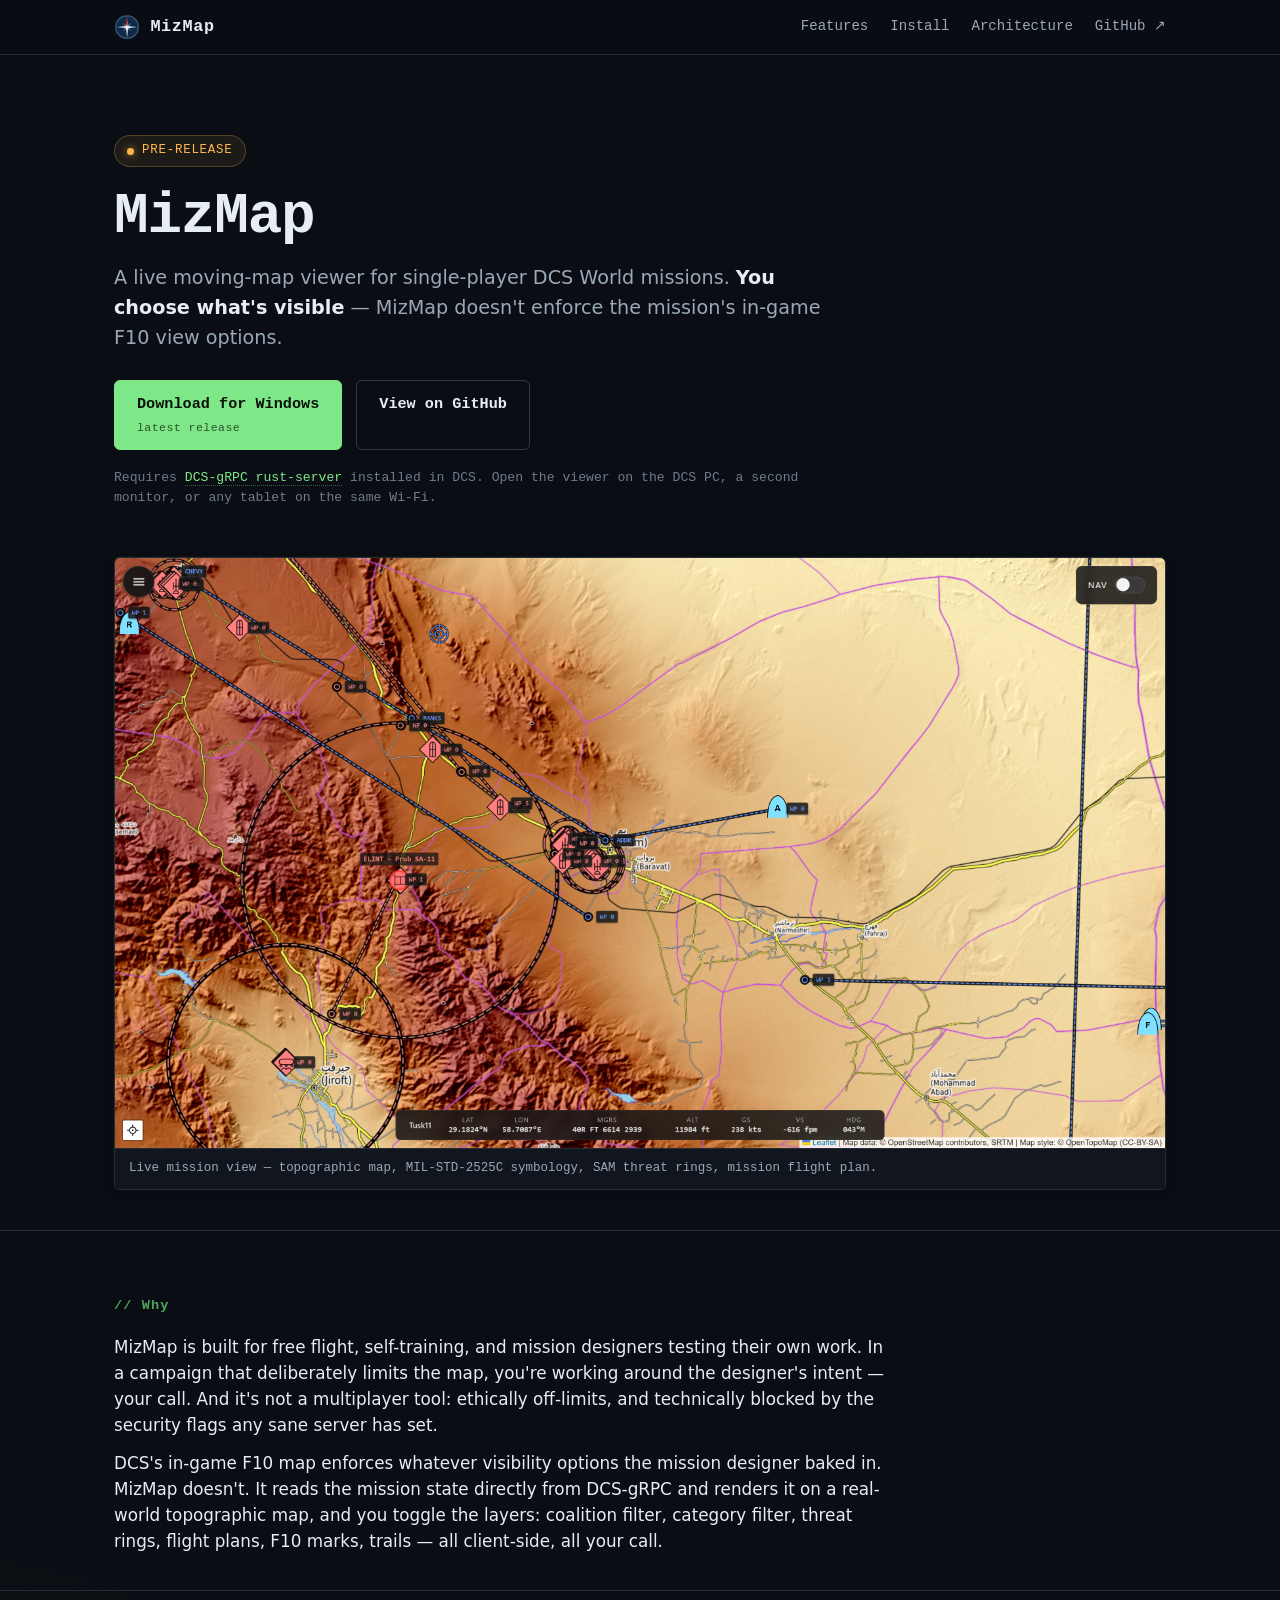
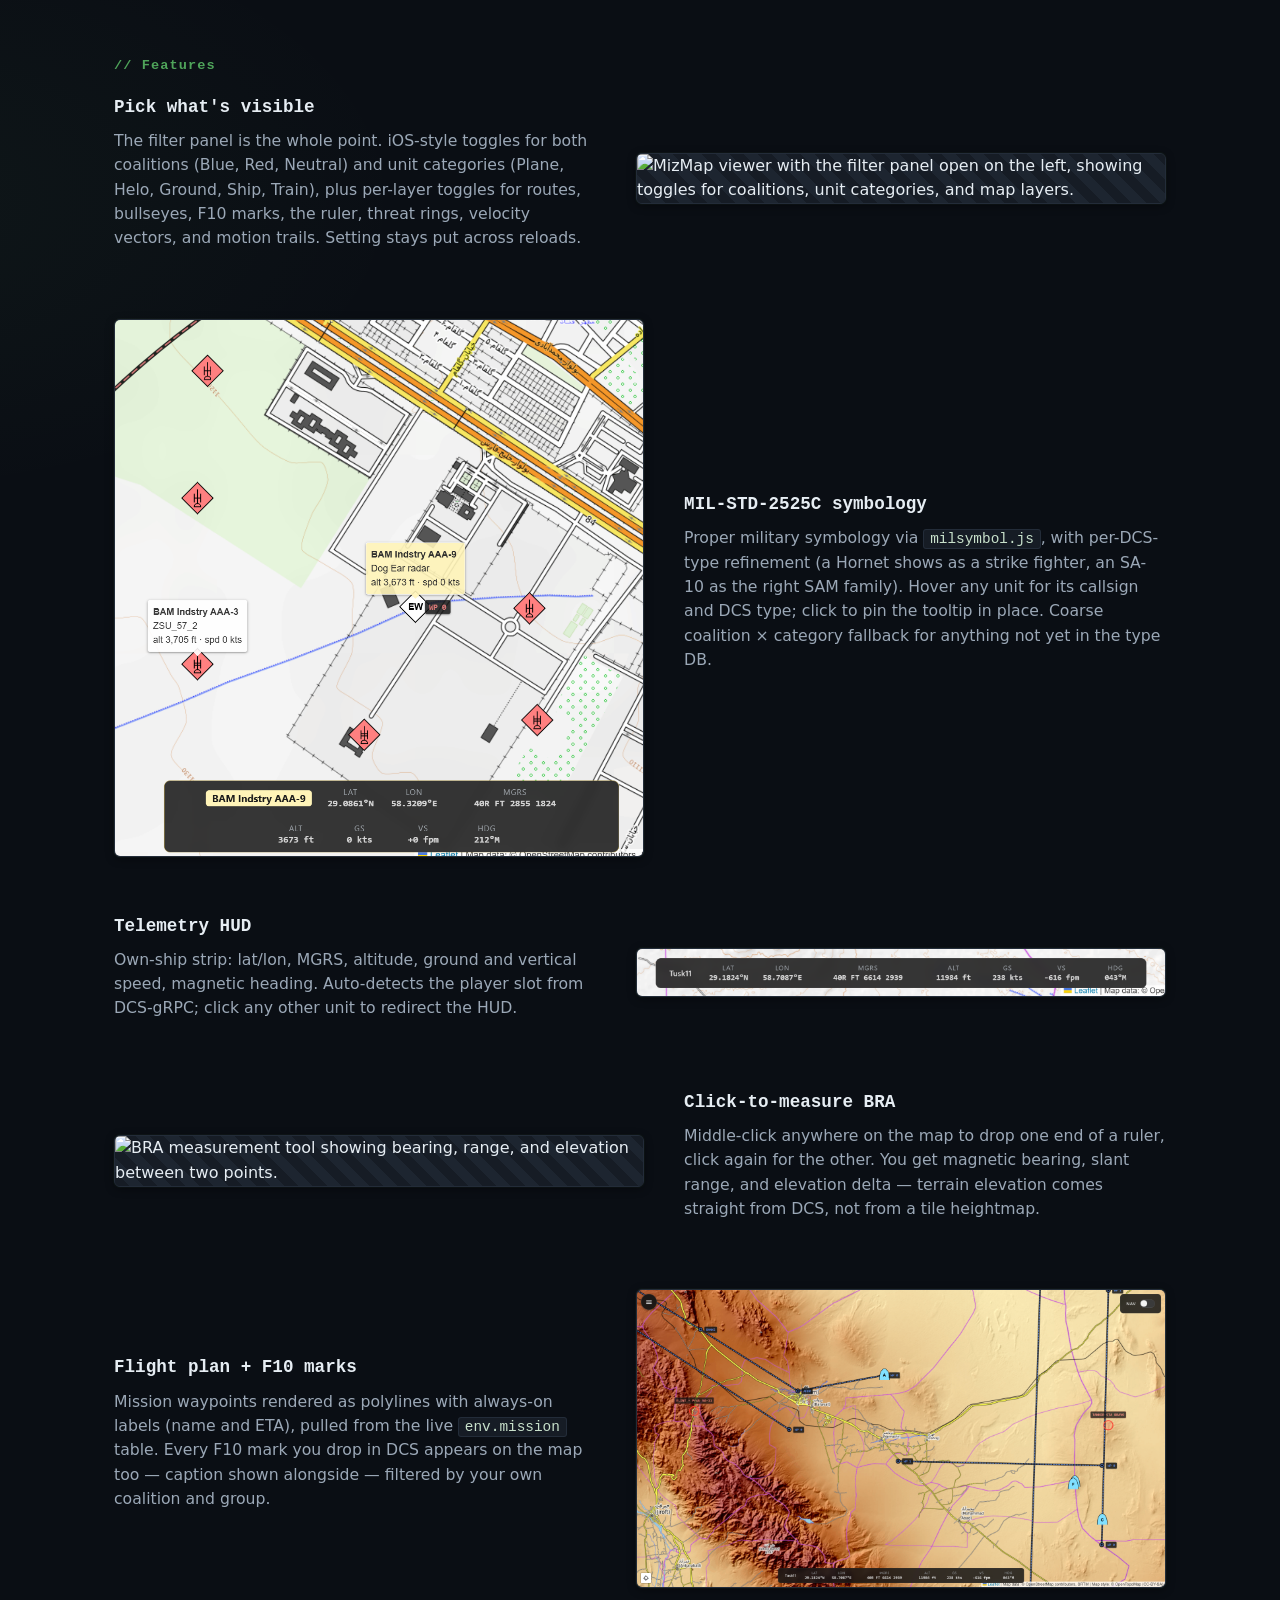
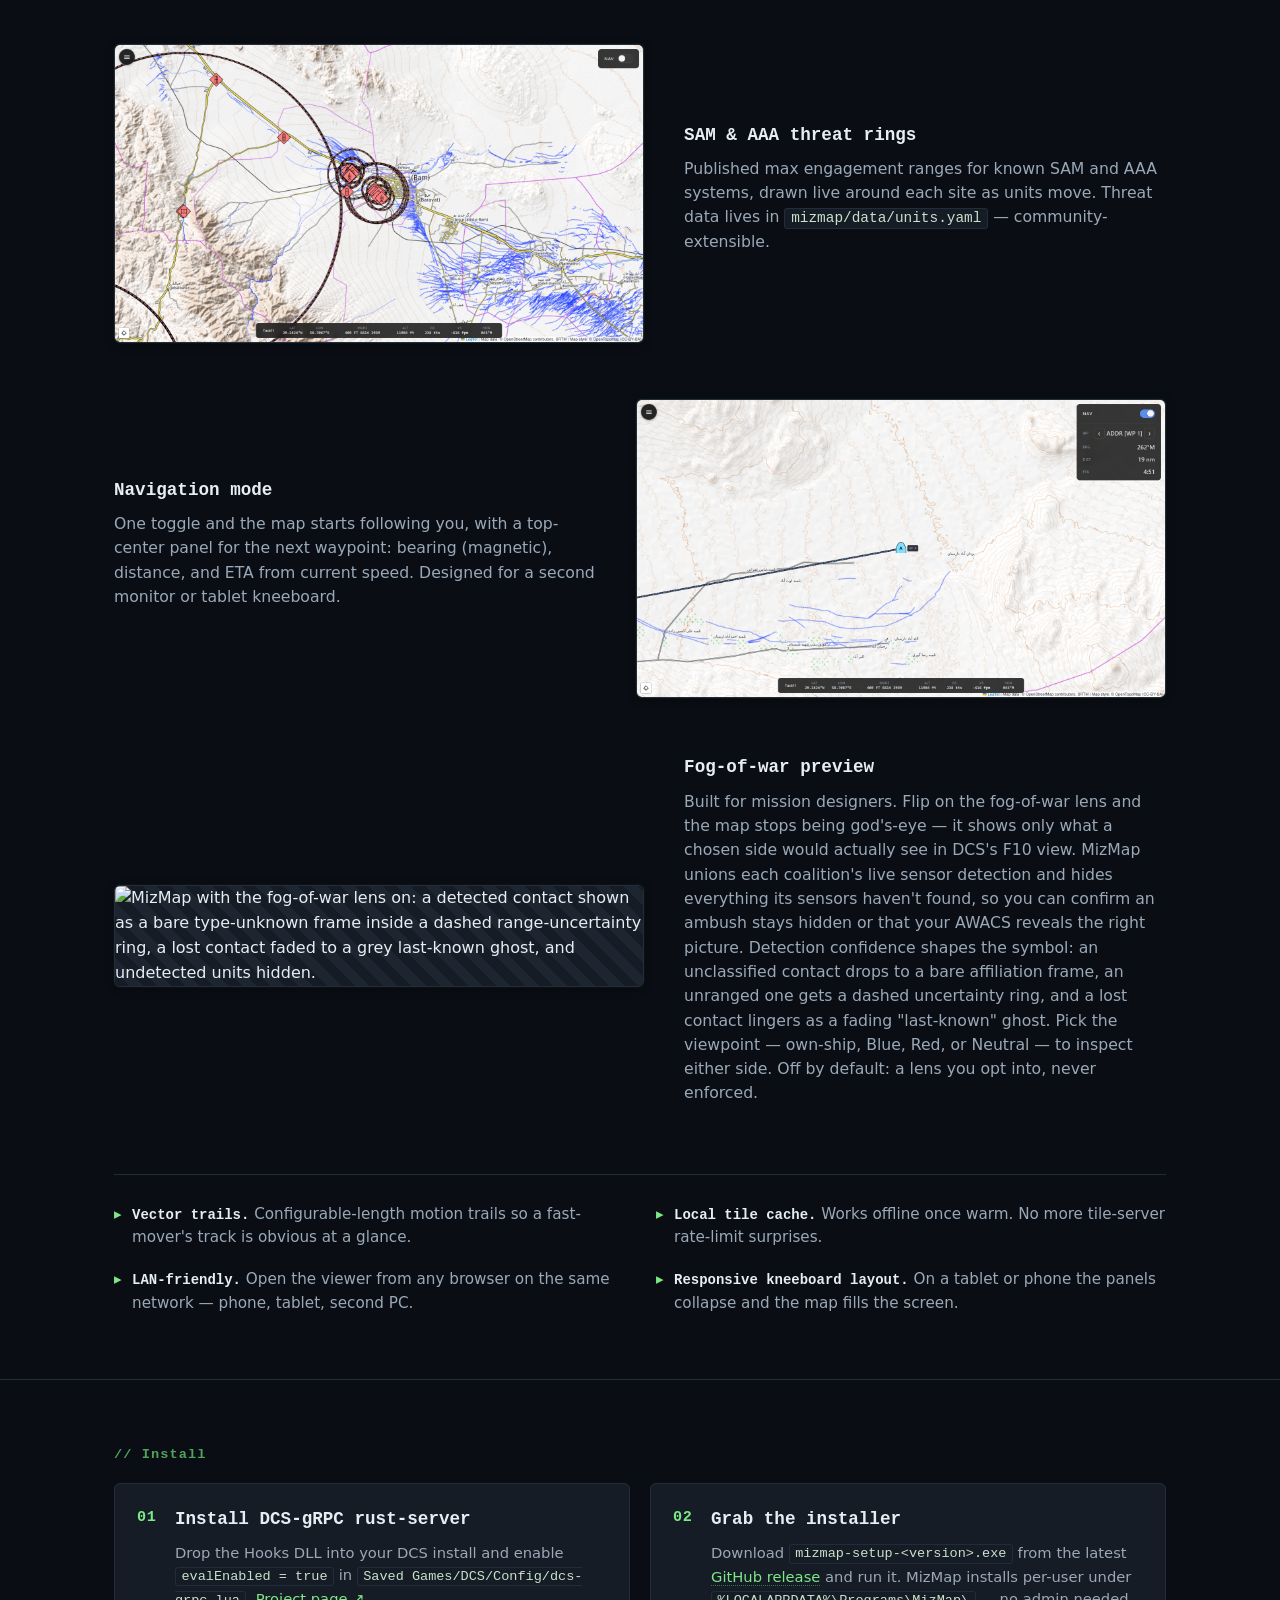
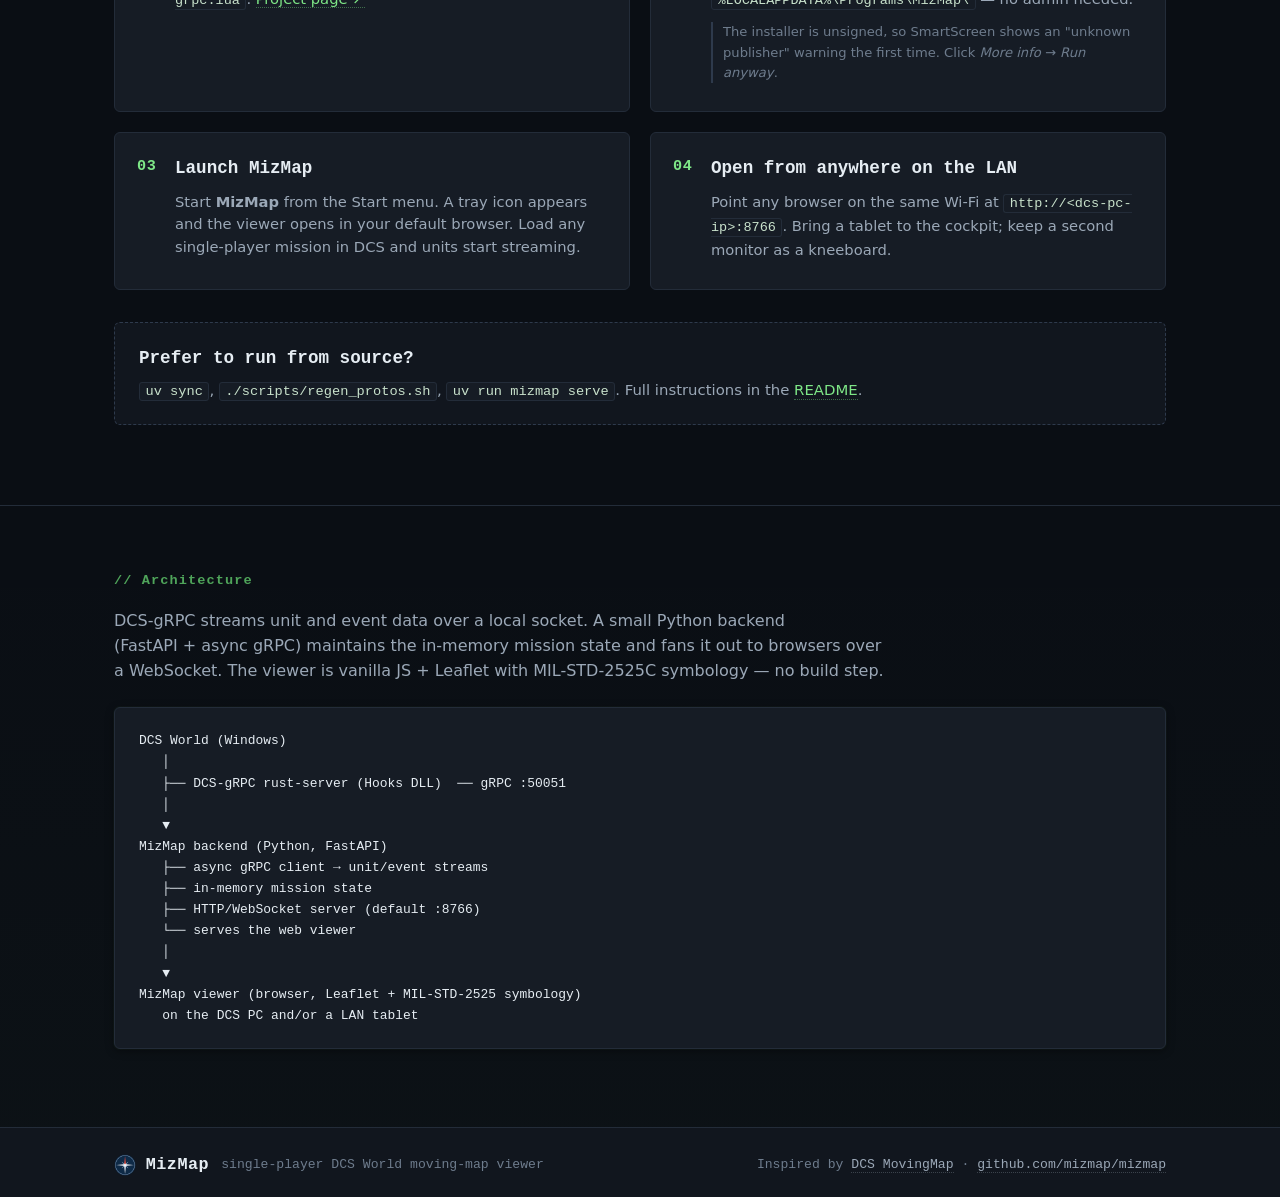
==== docs/index.html @ 6fca66db "Add fog-of-war section + screenshot to the landing page New "Fog-of-war preview" feature block in do" ====
<!doctype html>
<html lang="en">
<head>
  <meta charset="utf-8" />
  <meta name="viewport" content="width=device-width,initial-scale=1" />
  <title>MizMap — live moving map for DCS World</title>
  <meta name="description" content="A live moving-map viewer for single-player DCS World missions. You choose what's visible." />

  <meta property="og:title" content="MizMap — live moving map for DCS World" />
  <meta property="og:description" content="A live moving-map viewer for single-player DCS World missions. You choose what's visible." />
  <meta property="og:type" content="website" />
  <meta property="og:url" content="https://mizmap.github.io/mizmap/" />
  <meta name="twitter:card" content="summary_large_image" />

  <link rel="icon" href="favicon.ico" sizes="any" />
  <link rel="icon" type="image/png" href="assets/mizmap-icon.png" />
  <link rel="apple-touch-icon" href="assets/mizmap-icon.png" />
  <link rel="preconnect" href="https://api.github.com" />
  <link rel="stylesheet" href="styles.css" />
</head>
<body>
  <header class="site">
    <div class="container row">
      <a class="brand" href="#top">
        <img class="brand-glyph" src="assets/mizmap-icon.png" alt="" width="28" height="28" />
        <span class="brand-text">MizMap</span>
      </a>
      <nav class="nav">
        <a href="#features">Features</a>
        <a href="#quickstart">Install</a>
        <a href="#architecture">Architecture</a>
        <a href="https://github.com/mizmap/mizmap" target="_blank" rel="noopener">GitHub ↗</a>
      </nav>
    </div>
  </header>

  <main id="top">
    <!-- HERO ──────────────────────────────────────────────────────── -->
    <section class="hero">
      <div class="container">
        <div class="status-chip">
          <span class="dot"></span> Pre-release
        </div>
        <h1>MizMap</h1>
        <p class="lede">
          A live moving-map viewer for single-player DCS World missions.
          <strong>You choose what's visible</strong> — MizMap doesn't enforce the
          mission's in-game F10 view options.
        </p>
        <div class="cta-row">
          <a id="download-btn" class="btn btn-primary" href="https://github.com/mizmap/mizmap/releases/latest">
            <span class="btn-label">Download for Windows</span>
            <span id="download-version" class="btn-sub">latest release</span>
          </a>
          <a class="btn btn-ghost" href="https://github.com/mizmap/mizmap" target="_blank" rel="noopener">
            View on GitHub
          </a>
        </div>
        <p class="hero-note">
          Requires <a href="https://github.com/DCS-gRPC/rust-server" target="_blank" rel="noopener">DCS-gRPC rust-server</a>
          installed in DCS. Open the viewer on the DCS PC, a second monitor, or any tablet on the same Wi-Fi.
        </p>
      </div>

      <div class="container hero-shot">
        <figure class="shot shot-hero">
          <img src="assets/hero.png" alt="MizMap viewer showing a topographic map with NATO and Warsaw Pact unit symbols, threat rings, and a flight plan overlay." />
          <figcaption>Live mission view — topographic map, MIL-STD-2525C symbology, SAM threat rings, mission flight plan.</figcaption>
        </figure>
      </div>
    </section>

    <!-- WHY ──────────────────────────────────────────────────────── -->
    <section class="why">
      <div class="container">
        <h2 class="eyebrow">// Why</h2>
        <p class="why-body">
          MizMap is built for free flight, self-training, and mission designers testing their own work.
          In a campaign that deliberately limits the map, you're working around the designer's
          intent — your call. And it's not a multiplayer tool: ethically off-limits, and technically
          blocked by the security flags any sane server has set.
        </p>
        <p class="why-body">
          DCS's in-game F10 map enforces whatever visibility options the mission designer baked in.
          MizMap doesn't. It reads the mission state directly from DCS-gRPC and renders it on a
          real-world topographic map, and you toggle the layers: coalition filter, category filter,
          threat rings, flight plans, F10 marks, trails — all client-side, all your call.
        </p>
      </div>
    </section>

    <!-- FEATURES ────────────────────────────────────────────────── -->
    <section id="features" class="features">
      <div class="container">
        <h2 class="eyebrow">// Features</h2>

        <div class="feature">
          <div class="feature-text">
            <h3>Pick what's visible</h3>
            <p>
              The filter panel is the whole point. iOS-style toggles for both
              coalitions (Blue, Red, Neutral) and unit categories (Plane,
              Helo, Ground, Ship, Train), plus per-layer toggles for routes,
              bullseyes, F10 marks, the ruler, threat rings, velocity vectors,
              and motion trails. Setting stays put across reloads.
            </p>
          </div>
          <figure class="shot">
            <img src="assets/filters.png" alt="MizMap viewer with the filter panel open on the left, showing toggles for coalitions, unit categories, and map layers." />
          </figure>
        </div>

        <div class="feature alt">
          <div class="feature-text">
            <h3>MIL-STD-2525C symbology</h3>
            <p>
              Proper military symbology via <code>milsymbol.js</code>, with per-DCS-type refinement
              (a Hornet shows as a strike fighter, an SA-10 as the right SAM family). Hover any unit
              for its callsign and DCS type; click to pin the tooltip in place. Coarse coalition
              ×&nbsp;category fallback for anything not yet in the type DB.
            </p>
          </div>
          <figure class="shot">
            <img src="assets/symbols.png" alt="Close-up of military unit symbols with coalition colors and SIDC labels." />
          </figure>
        </div>

        <div class="feature">
          <div class="feature-text">
            <h3>Telemetry HUD</h3>
            <p>
              Own-ship strip: lat/lon, MGRS, altitude, ground and vertical speed, magnetic heading.
              Auto-detects the player slot from DCS-gRPC; click any other unit to redirect the HUD.
            </p>
          </div>
          <figure class="shot">
            <img src="assets/hud.png" alt="Telemetry HUD showing heading, speed, altitude, and vertical speed." />
          </figure>
        </div>

        <div class="feature alt">
          <div class="feature-text">
            <h3>Click-to-measure BRA</h3>
            <p>
              Middle-click anywhere on the map to drop one end of a ruler, click again for the other.
              You get magnetic bearing, slant range, and elevation delta — terrain elevation comes
              straight from DCS, not from a tile heightmap.
            </p>
          </div>
          <figure class="shot">
            <img src="assets/bra.png" alt="BRA measurement tool showing bearing, range, and elevation between two points." />
          </figure>
        </div>

        <div class="feature">
          <div class="feature-text">
            <h3>Flight plan + F10 marks</h3>
            <p>
              Mission waypoints rendered as polylines with always-on labels (name and ETA), pulled
              from the live <code>env.mission</code> table. Every F10 mark you drop in DCS appears
              on the map too — caption shown alongside — filtered by your own coalition and group.
            </p>
          </div>
          <figure class="shot">
            <img src="assets/routes.png" alt="Flight plan polyline overlay with waypoint labels and F10 map marks." />
          </figure>
        </div>

        <div class="feature alt">
          <div class="feature-text">
            <h3>SAM &amp; AAA threat rings</h3>
            <p>
              Published max engagement ranges for known SAM and AAA systems, drawn live around each
              site as units move. Threat data lives in
              <a href="https://github.com/mizmap/mizmap/blob/master/mizmap/data/units.yaml" target="_blank" rel="noopener"><code>mizmap/data/units.yaml</code></a>
              — community-extensible.
            </p>
          </div>
          <figure class="shot">
            <img src="assets/threats.png" alt="SAM threat rings drawn around ground-based air defense units on the map." />
          </figure>
        </div>

        <div class="feature">
          <div class="feature-text">
            <h3>Navigation mode</h3>
            <p>
              One toggle and the map starts following you, with a top-center panel for the next
              waypoint: bearing (magnetic), distance, and ETA from current speed. Designed for a
              second monitor or tablet kneeboard.
            </p>
          </div>
          <figure class="shot">
            <img src="assets/nav.png" alt="Navigation mode panel showing the next waypoint, magnetic bearing, distance, and ETA." />
          </figure>
        </div>

        <div class="feature alt">
          <div class="feature-text">
            <h3>Fog-of-war preview</h3>
            <p>
              Built for mission designers. Flip on the fog-of-war lens and the map stops being
              god's-eye — it shows only what a chosen side would actually see in DCS's F10 view.
              MizMap unions each coalition's live sensor detection and hides everything its sensors
              haven't found, so you can confirm an ambush stays hidden or that your AWACS reveals
              the right picture. Detection confidence shapes the symbol: an unclassified contact
              drops to a bare affiliation frame, an unranged one gets a dashed uncertainty ring, and
              a lost contact lingers as a fading "last-known" ghost. Pick the viewpoint — own-ship,
              Blue, Red, or Neutral — to inspect either side. Off by default: a lens you opt into,
              never enforced.
            </p>
          </div>
          <figure class="shot">
            <img src="assets/fog.png" alt="MizMap with the fog-of-war lens on: a detected contact shown as a bare type-unknown frame inside a dashed range-uncertainty ring, a lost contact faded to a grey last-known ghost, and undetected units hidden." />
          </figure>
        </div>

        <ul class="feature-bullets">
          <li><strong>Vector trails.</strong> Configurable-length motion trails so a fast-mover's track is obvious at a glance.</li>
          <li><strong>Local tile cache.</strong> Works offline once warm. No more tile-server rate-limit surprises.</li>
          <li><strong>LAN-friendly.</strong> Open the viewer from any browser on the same network — phone, tablet, second PC.</li>
          <li><strong>Responsive kneeboard layout.</strong> On a tablet or phone the panels collapse and the map fills the screen.</li>
        </ul>
      </div>
    </section>

    <!-- QUICKSTART ──────────────────────────────────────────────── -->
    <section id="quickstart" class="quickstart">
      <div class="container">
        <h2 class="eyebrow">// Install</h2>
        <ol class="steps">
          <li>
            <h3>Install DCS-gRPC rust-server</h3>
            <p>
              Drop the Hooks DLL into your DCS install and enable
              <code>evalEnabled = true</code> in
              <code>Saved Games/DCS/Config/dcs-grpc.lua</code>.
              <a href="https://github.com/DCS-gRPC/rust-server" target="_blank" rel="noopener">Project page&nbsp;↗</a>
            </p>
          </li>
          <li>
            <h3>Grab the installer</h3>
            <p>
              Download <code>mizmap-setup-&lt;version&gt;.exe</code> from the latest
              <a href="https://github.com/mizmap/mizmap/releases/latest" target="_blank" rel="noopener">GitHub release</a>
              and run it. MizMap installs per-user under
              <code>%LOCALAPPDATA%\Programs\MizMap\</code> — no admin needed.
            </p>
            <p class="note">
              The installer is unsigned, so SmartScreen shows an
              "unknown publisher" warning the first time. Click
              <em>More info</em> → <em>Run anyway</em>.
            </p>
          </li>
          <li>
            <h3>Launch MizMap</h3>
            <p>
              Start <strong>MizMap</strong> from the Start menu. A tray icon appears
              and the viewer opens in your default browser. Load any single-player
              mission in DCS and units start streaming.
            </p>
          </li>
          <li>
            <h3>Open from anywhere on the LAN</h3>
            <p>
              Point any browser on the same Wi-Fi at
              <code>http://&lt;dcs-pc-ip&gt;:8766</code>. Bring a tablet to the
              cockpit; keep a second monitor as a kneeboard.
            </p>
          </li>
        </ol>

        <div class="from-source">
          <h3>Prefer to run from source?</h3>
          <p>
            <code>uv sync</code>, <code>./scripts/regen_protos.sh</code>,
            <code>uv run mizmap serve</code>. Full instructions in the
            <a href="https://github.com/mizmap/mizmap#readme" target="_blank" rel="noopener">README</a>.
          </p>
        </div>
      </div>
    </section>

    <!-- ARCHITECTURE ────────────────────────────────────────────── -->
    <section id="architecture" class="architecture">
      <div class="container">
        <h2 class="eyebrow">// Architecture</h2>
        <p class="arch-body">
          DCS-gRPC streams unit and event data over a local socket. A small Python backend
          (FastAPI&nbsp;+&nbsp;async&nbsp;gRPC) maintains the in-memory mission state and fans it
          out to browsers over a WebSocket. The viewer is vanilla JS&nbsp;+&nbsp;Leaflet with
          MIL-STD-2525C symbology — no build step.
        </p>
<pre class="arch-diagram"><code>DCS World (Windows)
   │
   ├── DCS-gRPC rust-server (Hooks DLL)  ── gRPC :50051
   │
   ▼
MizMap backend (Python, FastAPI)
   ├── async gRPC client → unit/event streams
   ├── in-memory mission state
   ├── HTTP/WebSocket server (default :8766)
   └── serves the web viewer
   │
   ▼
MizMap viewer (browser, Leaflet + MIL-STD-2525 symbology)
   on the DCS PC and/or a LAN tablet</code></pre>
      </div>
    </section>
  </main>

  <footer class="site-footer">
    <div class="container row">
      <div class="footer-left">
        <span class="brand">
          <img class="brand-glyph" src="assets/mizmap-icon.png" alt="" width="20" height="20" />
          <span class="brand-text">MizMap</span>
        </span>
        <span class="muted">single-player DCS World moving-map viewer</span>
      </div>
      <div class="footer-right muted">
        Inspired by <a href="https://movingmap.bergison.com" target="_blank" rel="noopener">DCS&nbsp;MovingMap</a>
        · <a href="https://github.com/mizmap/mizmap" target="_blank" rel="noopener">github.com/mizmap/mizmap</a>
      </div>
    </div>
  </footer>

  <script src="main.js" defer></script>
</body>
</html>
---- docs/styles.css ----
/* ─────────────────────────────────────────────────────────────────
   MizMap landing page — technical & minimal
   Dark theme, HUD-green accent, mono for chrome, system-ui for prose.
   ──────────────────────────────────────────────────────────────── */

:root {
  --bg:        #0a0e14;
  --bg-soft:   #11161e;
  --surface:   #161c25;
  --surface-2: #1d2530;
  --border:    #232c39;
  --border-bright: #2e3a4c;
  --text:      #e6edf3;
  --text-dim:  #9ba8b7;
  --muted:     #6e7c8d;

  --accent:    #7ee787;   /* HUD phosphor green */
  --accent-dim: #4fa45a;
  --accent-warn: #ffb84d; /* amber, for status chip */

  --mono: ui-monospace, "SF Mono", "Cascadia Mono", "Cascadia Code",
          "JetBrains Mono", "Roboto Mono", Menlo, Consolas, monospace;
  --sans: ui-sans-serif, system-ui, -apple-system, "Segoe UI", Roboto,
          "Helvetica Neue", Arial, sans-serif;

  --max:    1100px;
  --radius: 6px;
  --shadow: 0 2px 8px rgba(0, 0, 0, 0.4),
            0 0 0 1px rgba(126, 231, 135, 0.04);
}

* { box-sizing: border-box; }
html, body { margin: 0; padding: 0; }

html {
  background: var(--bg);
  color: var(--text);
  font-family: var(--sans);
  font-size: 16px;
  line-height: 1.55;
  -webkit-font-smoothing: antialiased;
  scroll-behavior: smooth;
}

body {
  min-height: 100vh;
  background:
    radial-gradient(1200px 600px at 80% -10%, rgba(126,231,135,0.06), transparent 60%),
    radial-gradient(900px 500px at -10% 30%, rgba(126,231,135,0.04), transparent 60%),
    var(--bg);
}

a {
  color: var(--accent);
  text-decoration: none;
  border-bottom: 1px dotted rgba(126, 231, 135, 0.4);
  transition: color 0.15s, border-color 0.15s;
}
a:hover {
  color: #b4f0bb;
  border-bottom-color: rgba(180, 240, 187, 0.7);
}

code, pre {
  font-family: var(--mono);
  font-size: 0.92em;
}
code {
  background: var(--surface);
  padding: 0.08em 0.4em;
  border-radius: 3px;
  border: 1px solid var(--border);
  color: #c8e1cb;
}
pre code {
  background: none;
  border: none;
  padding: 0;
  color: inherit;
}

.container {
  max-width: var(--max);
  margin: 0 auto;
  padding: 0 24px;
}
.row {
  display: flex;
  align-items: center;
  justify-content: space-between;
  gap: 24px;
}

/* ── Site header ─────────────────────────────────────────────── */
.site {
  position: sticky;
  top: 0;
  z-index: 10;
  backdrop-filter: blur(8px);
  -webkit-backdrop-filter: blur(8px);
  background: rgba(10, 14, 20, 0.82);
  border-bottom: 1px solid var(--border);
}
.site .container { padding-top: 14px; padding-bottom: 14px; }

.brand {
  display: inline-flex;
  align-items: center;
  gap: 10px;
  font-family: var(--mono);
  font-weight: 600;
  letter-spacing: 0.04em;
  color: var(--text);
  border-bottom: none;
}
.brand:hover { color: var(--accent); }
img.brand-glyph {
  display: block;
  height: 1.65em;
  width: auto;
  flex-shrink: 0;
}
.brand-text { font-size: 1.05rem; }

.nav {
  display: flex;
  gap: 22px;
  font-family: var(--mono);
  font-size: 0.88rem;
}
.nav a {
  color: var(--text-dim);
  border-bottom: none;
}
.nav a:hover { color: var(--accent); }

/* ── Hero ────────────────────────────────────────────────────── */
.hero {
  padding: 80px 0 40px;
  position: relative;
  overflow: hidden;
}

.status-chip {
  display: inline-flex;
  align-items: center;
  gap: 8px;
  font-family: var(--mono);
  font-size: 0.78rem;
  letter-spacing: 0.06em;
  text-transform: uppercase;
  color: var(--accent-warn);
  background: rgba(255, 184, 77, 0.08);
  border: 1px solid rgba(255, 184, 77, 0.25);
  padding: 5px 12px;
  border-radius: 999px;
  margin-bottom: 20px;
}
.status-chip .dot {
  width: 7px;
  height: 7px;
  border-radius: 50%;
  background: var(--accent-warn);
  box-shadow: 0 0 8px rgba(255, 184, 77, 0.7);
}

.hero h1 {
  font-family: var(--mono);
  font-size: clamp(2.4rem, 5vw, 3.6rem);
  font-weight: 700;
  letter-spacing: -0.02em;
  margin: 0 0 16px;
  line-height: 1.05;
}

.lede {
  font-size: clamp(1.05rem, 1.5vw, 1.25rem);
  color: var(--text-dim);
  max-width: 720px;
  margin: 0 0 28px;
}
.lede strong {
  color: var(--text);
  font-weight: 600;
}

.cta-row {
  display: flex;
  flex-wrap: wrap;
  gap: 14px;
  margin: 0 0 18px;
}

.btn {
  display: inline-flex;
  flex-direction: column;
  align-items: flex-start;
  gap: 2px;
  padding: 12px 22px;
  border-radius: var(--radius);
  font-family: var(--mono);
  font-size: 0.95rem;
  font-weight: 600;
  border: 1px solid transparent;
  cursor: pointer;
  transition: transform 0.08s ease, background 0.15s, border-color 0.15s;
}
.btn:hover { transform: translateY(-1px); }
.btn:active { transform: translateY(0); }

.btn-primary {
  background: var(--accent);
  color: #0a1208;
  border-color: var(--accent);
  box-shadow: 0 0 0 0 rgba(126, 231, 135, 0.5);
}
.btn-primary:hover {
  background: #95ed9d;
  border-color: #95ed9d;
  color: #0a1208;
}
.btn-primary .btn-sub {
  font-weight: 400;
  font-size: 0.72rem;
  opacity: 0.7;
  letter-spacing: 0.04em;
}

.btn-ghost {
  background: transparent;
  color: var(--text);
  border-color: var(--border-bright);
}
.btn-ghost:hover {
  border-color: var(--accent);
  color: var(--accent);
}

.hero-note {
  font-family: var(--mono);
  font-size: 0.82rem;
  color: var(--muted);
  max-width: 720px;
}

.hero-shot {
  margin-top: 48px;
}

/* ── Figures / screenshots ──────────────────────────────────── */
.shot {
  margin: 0;
  border: 1px solid var(--border);
  border-radius: var(--radius);
  background: var(--surface);
  overflow: hidden;
  box-shadow: var(--shadow);
}
.shot img {
  display: block;
  width: 100%;
  height: auto;
  background:
    repeating-linear-gradient(
      45deg,
      var(--surface) 0 10px,
      var(--surface-2) 10px 20px
    );
  cursor: zoom-in;
  transition: opacity 0.15s;
}
.shot img:hover {
  opacity: 0.92;
}

/* ── Lightbox ────────────────────────────────────────────────── */
.lightbox {
  position: fixed;
  inset: 0;
  background: rgba(5, 7, 10, 0.92);
  backdrop-filter: blur(4px);
  -webkit-backdrop-filter: blur(4px);
  display: none;
  align-items: center;
  justify-content: center;
  z-index: 100;
  cursor: zoom-out;
  padding: 32px;
}
.lightbox.open { display: flex; }
.lightbox img {
  max-width: 100%;
  max-height: 100%;
  width: auto;
  height: auto;
  border-radius: 4px;
  box-shadow: 0 8px 40px rgba(0, 0, 0, 0.7);
}
.lightbox-close {
  position: absolute;
  top: 16px;
  right: 20px;
  background: transparent;
  border: 1px solid var(--border-bright);
  color: var(--text);
  font-family: var(--mono);
  font-size: 1.1rem;
  width: 36px;
  height: 36px;
  border-radius: 50%;
  cursor: pointer;
  line-height: 1;
}
.lightbox-close:hover {
  border-color: var(--accent);
  color: var(--accent);
}
.shot figcaption {
  padding: 10px 14px;
  font-family: var(--mono);
  font-size: 0.78rem;
  color: var(--text-dim);
  border-top: 1px solid var(--border);
  background: var(--bg-soft);
}
.shot-hero {
  /* hero image — slightly larger frame */
}

/* ── Section headers ───────────────────────────────────────── */
.eyebrow {
  font-family: var(--mono);
  font-size: 0.85rem;
  font-weight: 600;
  letter-spacing: 0.08em;
  color: var(--accent-dim);
  text-transform: none;
  margin: 0 0 18px;
}

section h2:not(.eyebrow) {
  font-family: var(--mono);
  font-size: clamp(1.5rem, 3vw, 2rem);
  font-weight: 700;
  margin: 0 0 16px;
}

section h3 {
  font-family: var(--mono);
  font-size: 1.1rem;
  font-weight: 600;
  margin: 0 0 8px;
  color: var(--text);
}

section p {
  color: var(--text-dim);
  margin: 0 0 12px;
}

/* ── Why ────────────────────────────────────────────────────── */
.why {
  padding: 64px 0 24px;
  border-top: 1px solid var(--border);
}
.why-body {
  font-size: 1.05rem;
  max-width: 780px;
  color: var(--text);
}

/* ── Features ──────────────────────────────────────────────── */
.features {
  padding: 64px 0;
  border-top: 1px solid var(--border);
}
.feature {
  display: grid;
  grid-template-columns: 1fr 1.1fr;
  gap: 40px;
  align-items: center;
  margin: 0 0 56px;
}
.feature.alt {
  grid-template-columns: 1.1fr 1fr;
}
.feature.alt .shot { order: 1; }
.feature.alt .feature-text { order: 2; }
.feature p { font-size: 0.98rem; }

.feature-bullets {
  display: grid;
  grid-template-columns: repeat(2, 1fr);
  gap: 18px 32px;
  list-style: none;
  padding: 28px 0 0;
  margin: 28px 0 0;
  border-top: 1px solid var(--border);
}
.feature-bullets li {
  font-size: 0.95rem;
  color: var(--text-dim);
  padding-left: 18px;
  position: relative;
}
.feature-bullets li::before {
  content: "▸";
  position: absolute;
  left: 0;
  color: var(--accent);
}
.feature-bullets strong {
  color: var(--text);
  font-weight: 600;
  font-family: var(--mono);
  font-size: 0.92em;
}

/* ── Architecture ──────────────────────────────────────────── */
.architecture {
  padding: 64px 0;
  border-top: 1px solid var(--border);
  background: linear-gradient(180deg, transparent, rgba(126,231,135,0.015));
}
.arch-body {
  max-width: 780px;
  margin-bottom: 24px;
}
.arch-diagram {
  background: var(--surface);
  border: 1px solid var(--border);
  border-radius: var(--radius);
  padding: 22px 24px;
  overflow-x: auto;
  font-size: 0.88rem;
  color: var(--text);
  line-height: 1.5;
  box-shadow: var(--shadow);
}

/* ── Quickstart ────────────────────────────────────────────── */
.quickstart {
  padding: 64px 0 80px;
  border-top: 1px solid var(--border);
}

.steps {
  list-style: none;
  padding: 0;
  margin: 0;
  counter-reset: step;
  display: grid;
  grid-template-columns: repeat(2, 1fr);
  gap: 20px;
}
.steps li {
  position: relative;
  padding: 22px 22px 22px 60px;
  background: var(--surface);
  border: 1px solid var(--border);
  border-radius: var(--radius);
  counter-increment: step;
}
.steps li::before {
  content: counter(step, decimal-leading-zero);
  position: absolute;
  top: 22px;
  left: 22px;
  font-family: var(--mono);
  font-size: 0.95rem;
  font-weight: 700;
  color: var(--accent);
  letter-spacing: 0.04em;
}
.steps li p { font-size: 0.92rem; margin-bottom: 6px; }
.steps li .note {
  font-size: 0.82rem;
  color: var(--muted);
  border-left: 2px solid var(--border-bright);
  padding-left: 10px;
  margin-top: 10px;
}

.from-source {
  margin-top: 32px;
  padding: 22px 24px;
  background: var(--bg-soft);
  border: 1px dashed var(--border-bright);
  border-radius: var(--radius);
}
.from-source h3 { margin-bottom: 6px; }
.from-source p { margin: 0; font-size: 0.93rem; }

/* ── Footer ────────────────────────────────────────────────── */
.site-footer {
  border-top: 1px solid var(--border);
  background: var(--bg-soft);
  padding: 24px 0;
  font-family: var(--mono);
  font-size: 0.82rem;
}
.site-footer .muted { color: var(--muted); }
.site-footer a { color: var(--text-dim); border-bottom-color: rgba(155, 168, 183, 0.3); }
.site-footer a:hover { color: var(--accent); border-bottom-color: rgba(126, 231, 135, 0.5); }
.footer-left { display: flex; align-items: center; gap: 12px; flex-wrap: wrap; }

/* ── Responsive ────────────────────────────────────────────── */
@media (max-width: 820px) {
  .hero { padding: 48px 0 20px; }
  .nav { gap: 14px; font-size: 0.82rem; }
  .nav a:nth-child(3) { display: none; } /* drop "Architecture" on small screens */

  .feature,
  .feature.alt {
    grid-template-columns: 1fr;
    gap: 18px;
  }
  .feature.alt .feature-text,
  .feature.alt .shot { order: initial; }

  .feature-bullets { grid-template-columns: 1fr; }
  .steps { grid-template-columns: 1fr; }

  .site-footer .row { flex-direction: column; align-items: flex-start; gap: 8px; }
}

@media (max-width: 480px) {
  .container { padding: 0 18px; }
  .cta-row { flex-direction: column; align-items: stretch; }
  .btn { width: 100%; align-items: center; }
}
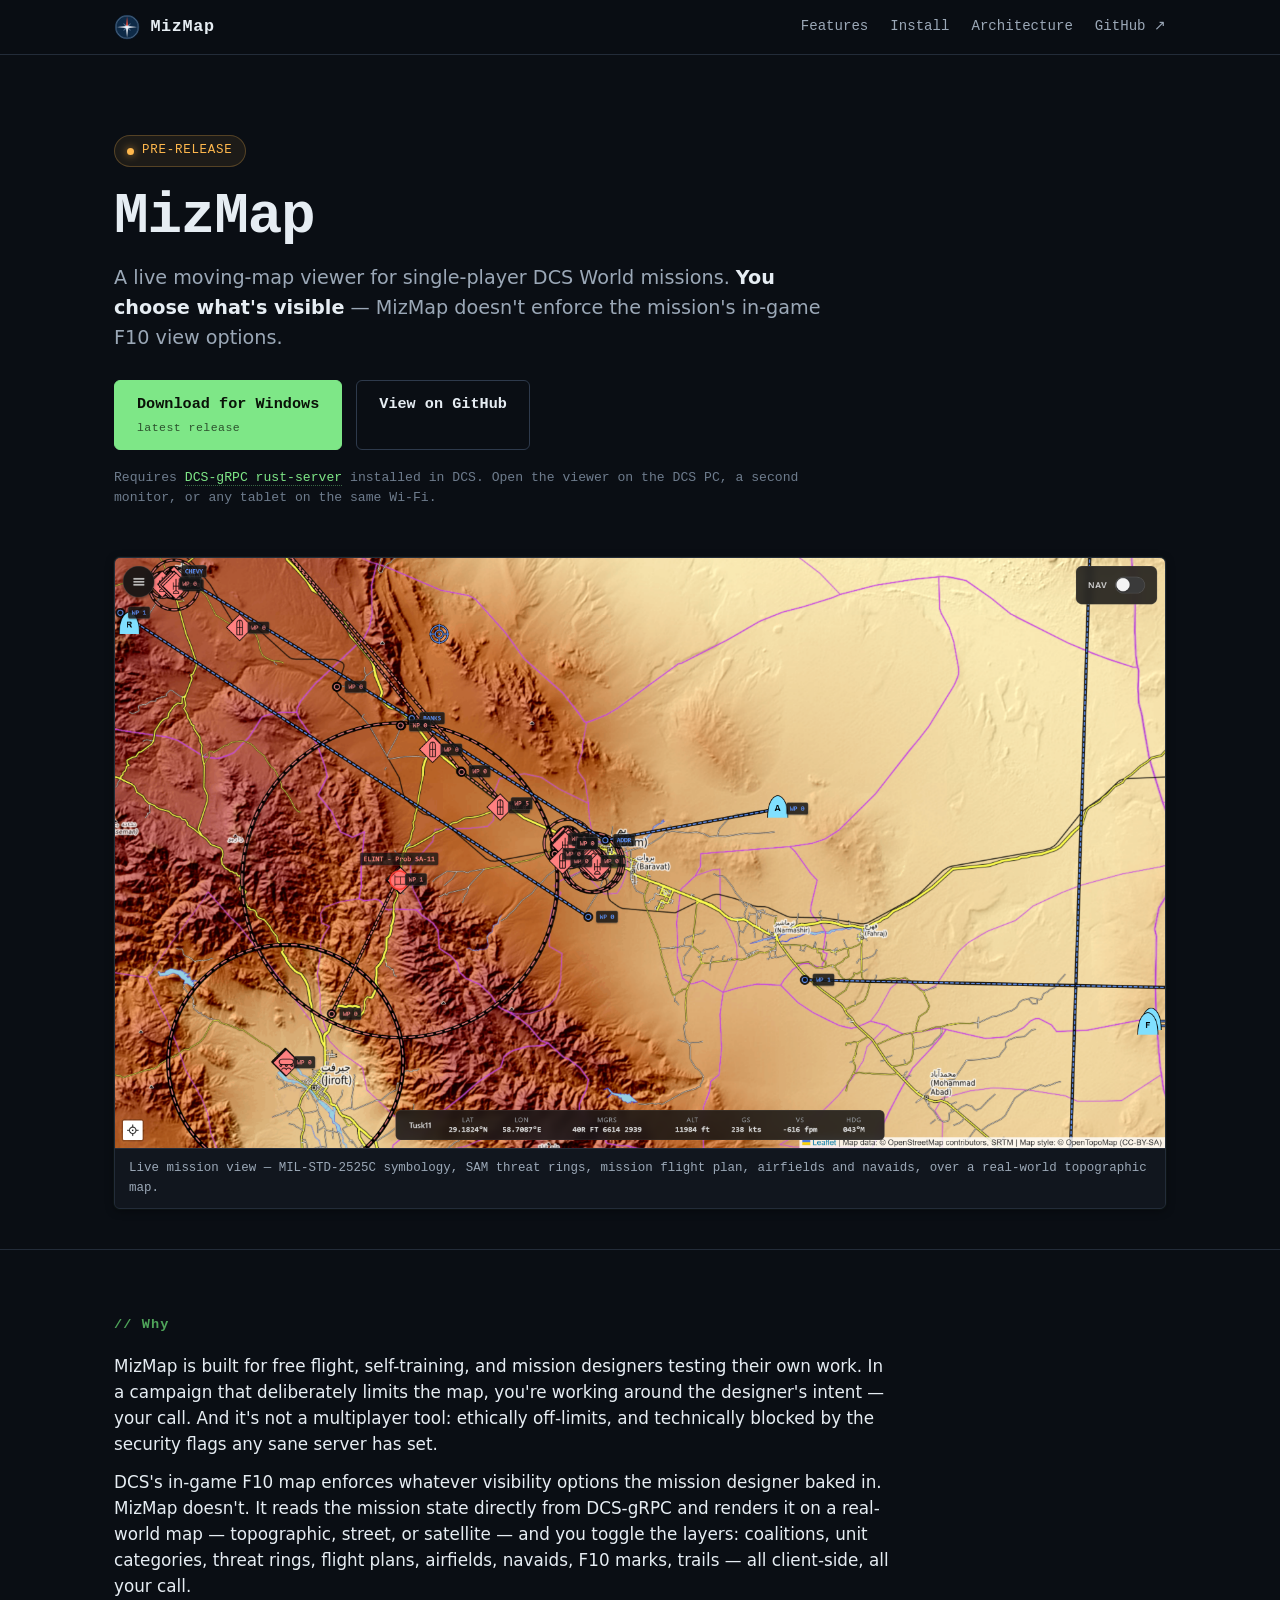
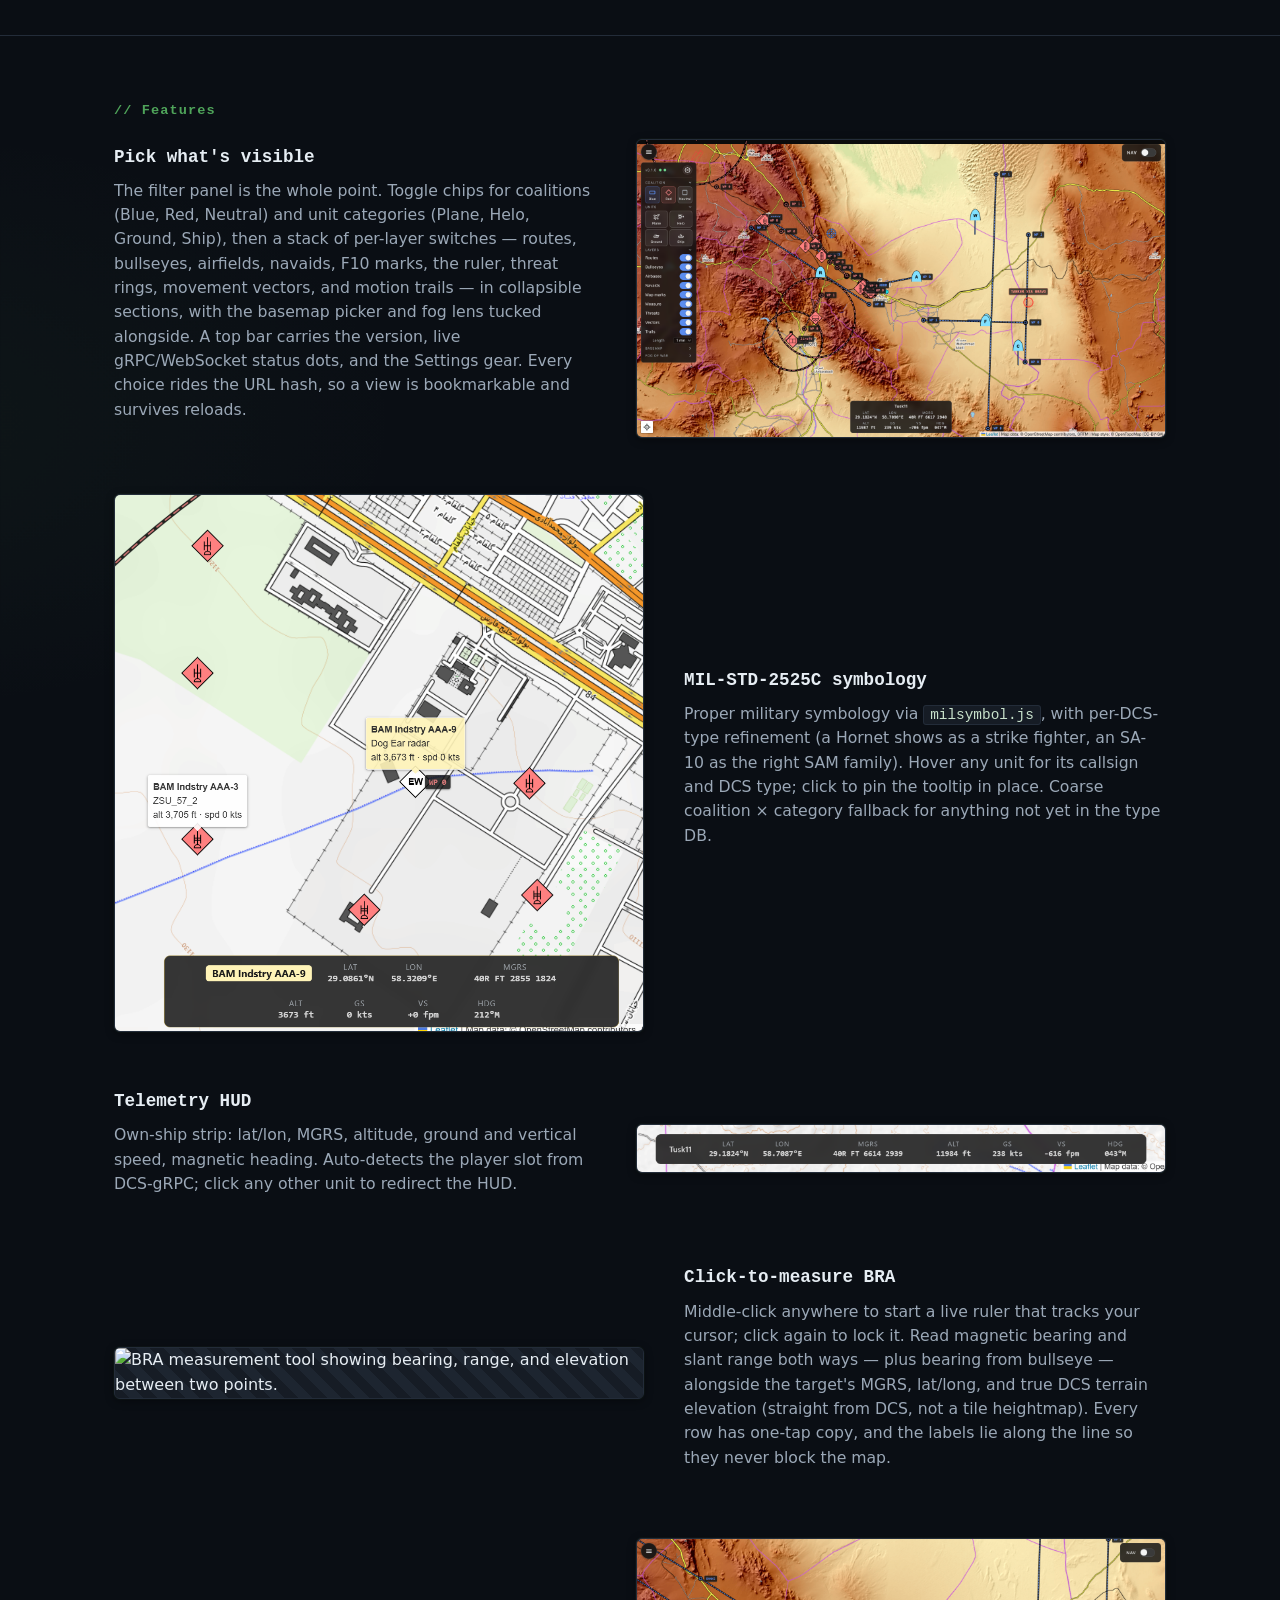
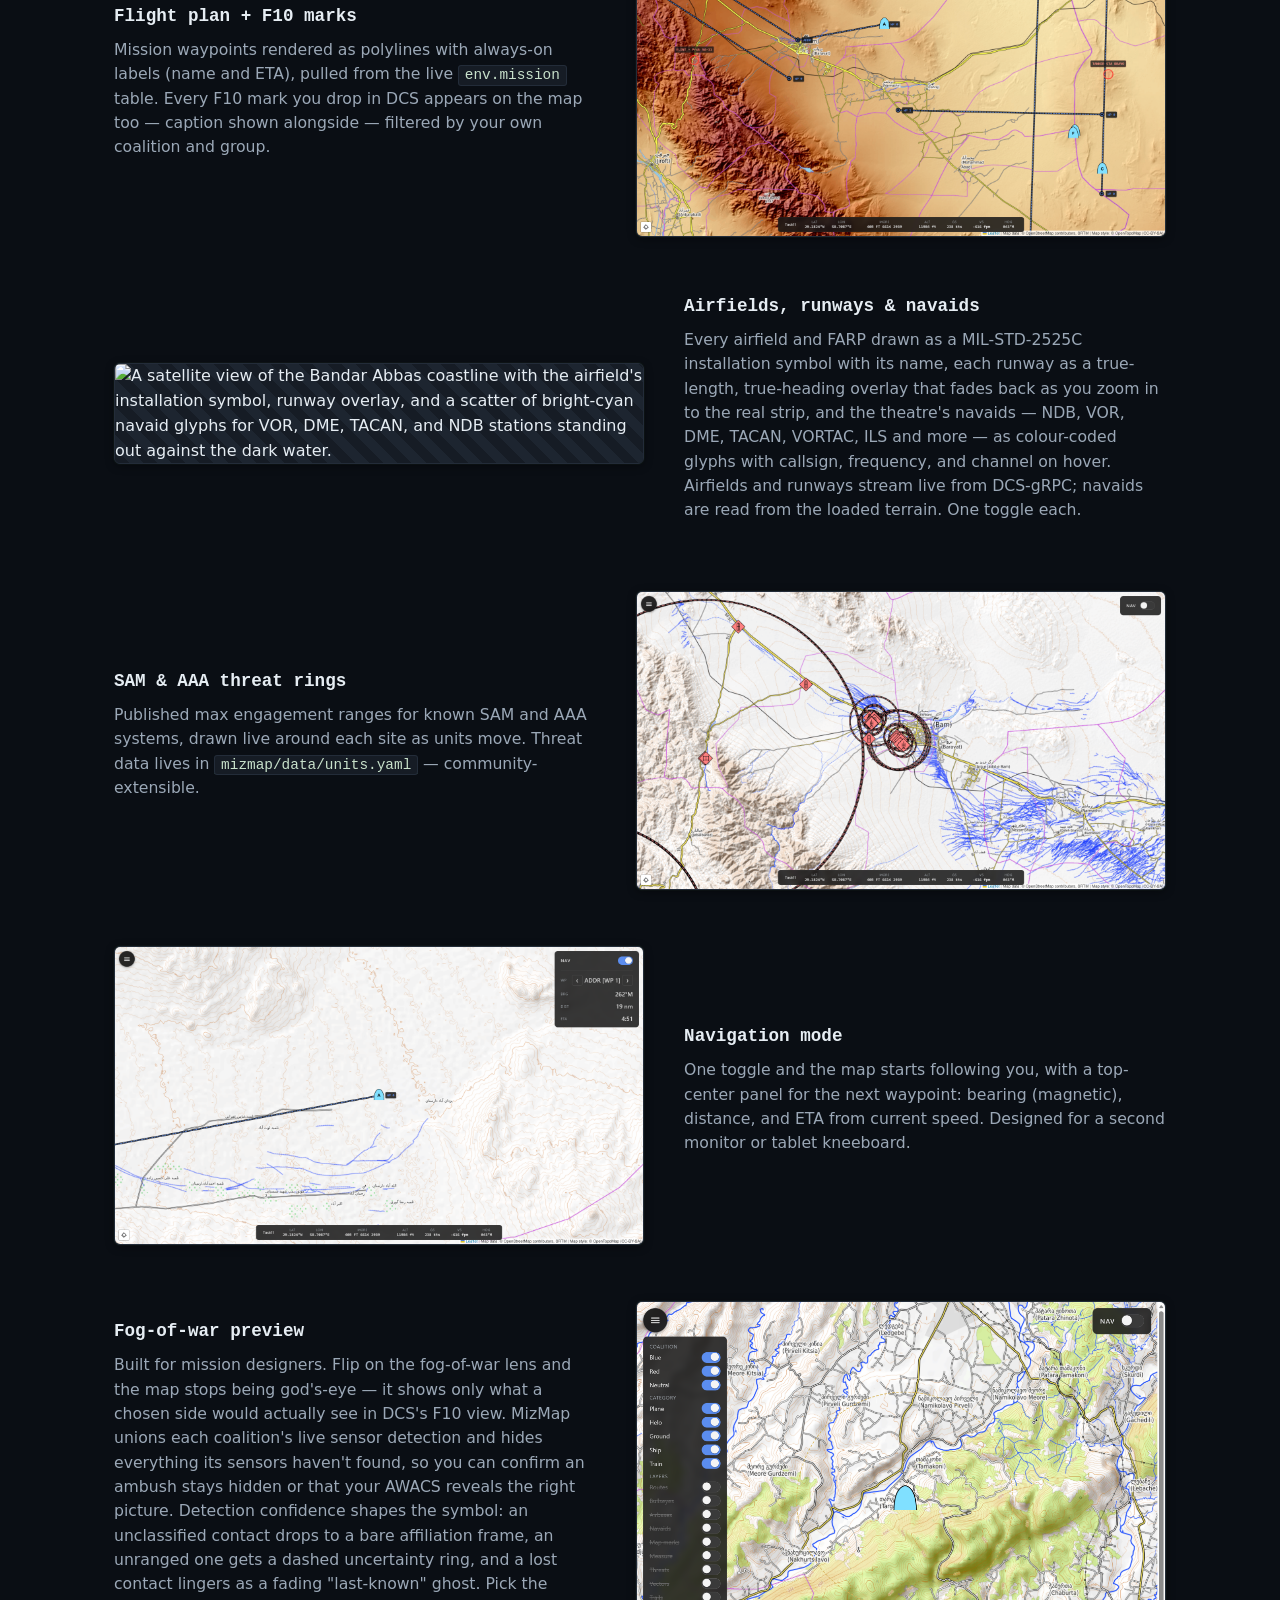
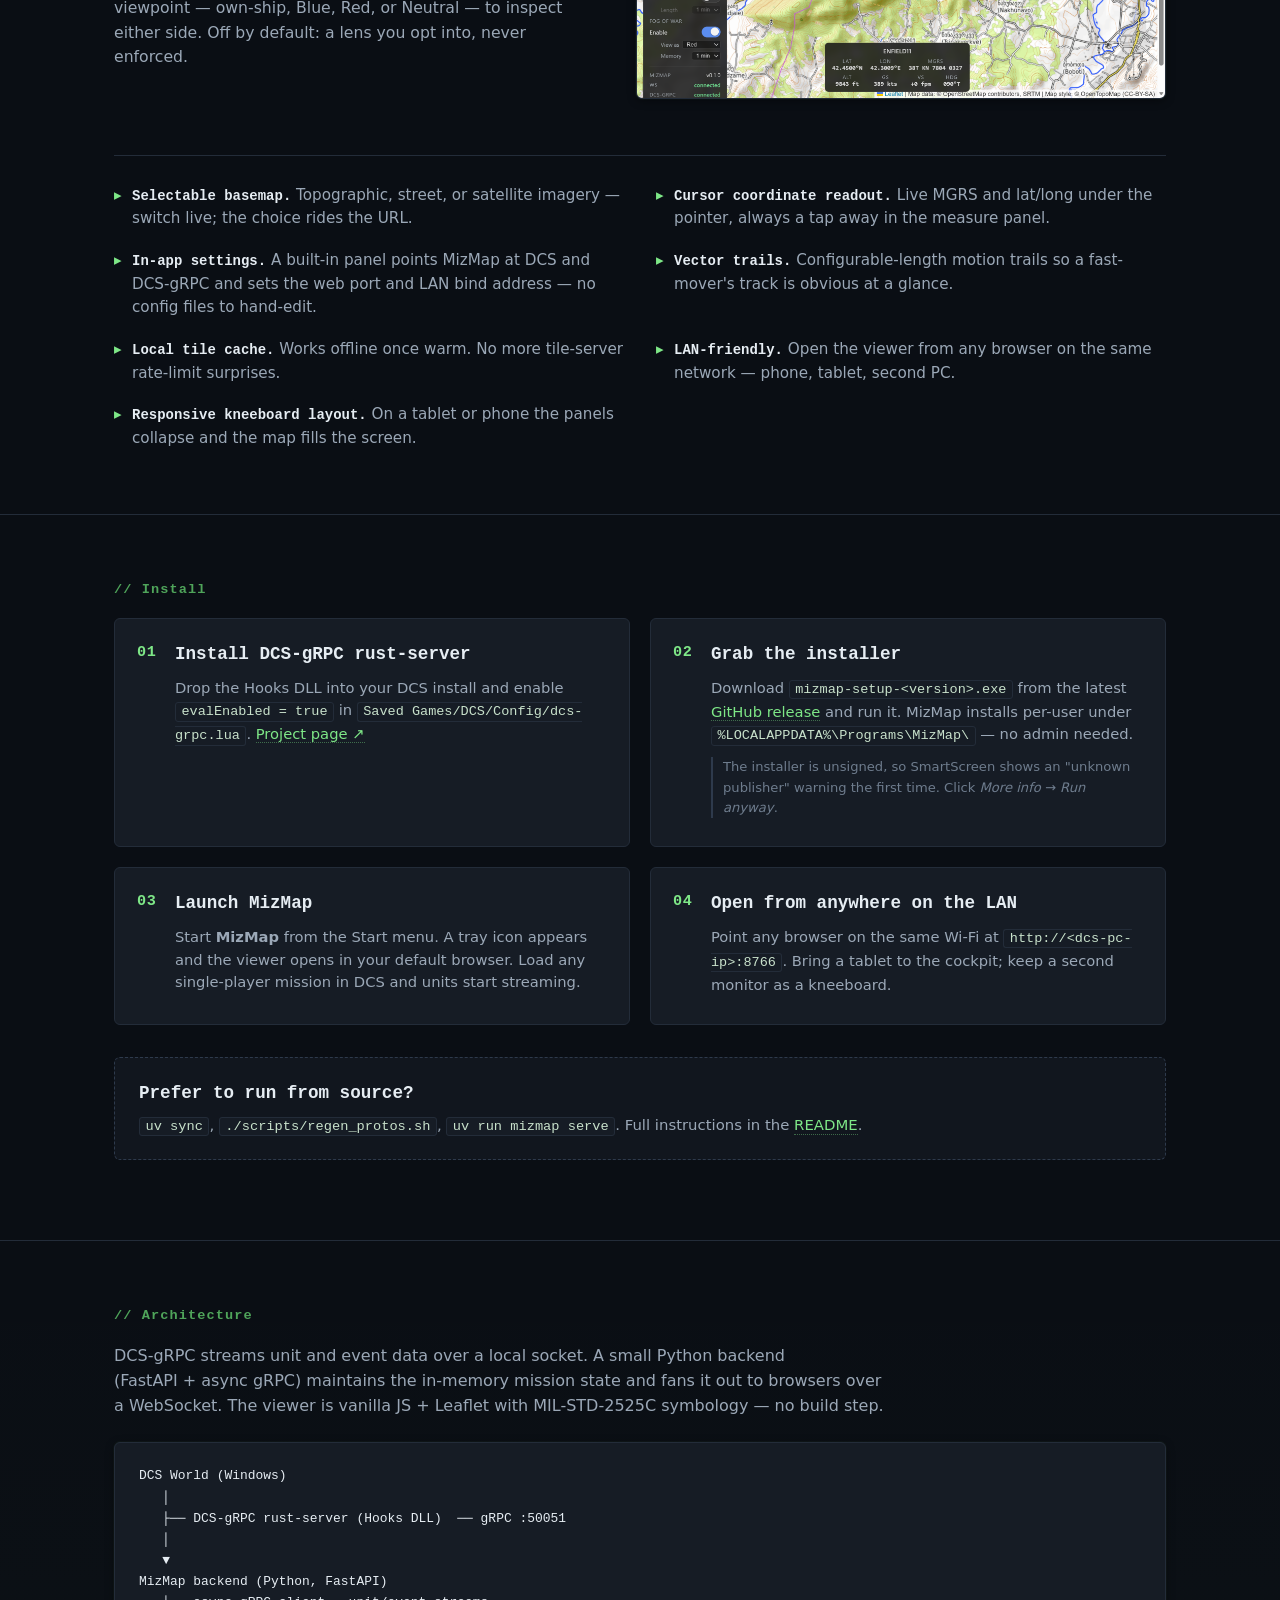
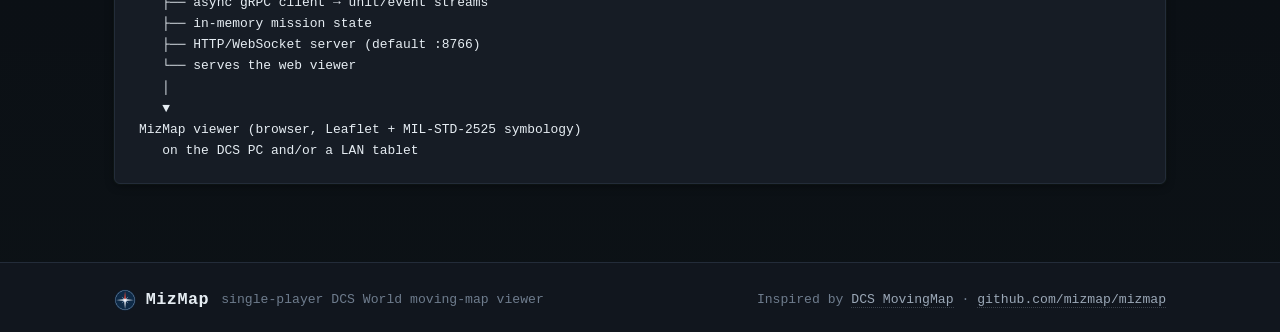
==== commit a582ea78: "Refresh landing page + README for current feature set - Add an Airfields, runways & navaids feature " ====
--- a/docs/index.html
+++ b/docs/index.html
@@ -65,7 +65,7 @@
       <div class="container hero-shot">
         <figure class="shot shot-hero">
           <img src="assets/hero.png" alt="MizMap viewer showing a topographic map with NATO and Warsaw Pact unit symbols, threat rings, and a flight plan overlay." />
-          <figcaption>Live mission view — topographic map, MIL-STD-2525C symbology, SAM threat rings, mission flight plan.</figcaption>
+          <figcaption>Live mission view — MIL-STD-2525C symbology, SAM threat rings, mission flight plan, airfields and navaids, over a real-world topographic map.</figcaption>
         </figure>
       </div>
     </section>
@@ -83,8 +83,9 @@
         <p class="why-body">
           DCS's in-game F10 map enforces whatever visibility options the mission designer baked in.
           MizMap doesn't. It reads the mission state directly from DCS-gRPC and renders it on a
-          real-world topographic map, and you toggle the layers: coalition filter, category filter,
-          threat rings, flight plans, F10 marks, trails — all client-side, all your call.
+          real-world map — topographic, street, or satellite — and you toggle the layers: coalitions,
+          unit categories, threat rings, flight plans, airfields, navaids, F10 marks, trails — all
+          client-side, all your call.
         </p>
       </div>
     </section>
@@ -98,11 +99,15 @@
           <div class="feature-text">
             <h3>Pick what's visible</h3>
             <p>
-              The filter panel is the whole point. iOS-style toggles for both
-              coalitions (Blue, Red, Neutral) and unit categories (Plane,
-              Helo, Ground, Ship, Train), plus per-layer toggles for routes,
-              bullseyes, F10 marks, the ruler, threat rings, velocity vectors,
-              and motion trails. Setting stays put across reloads.
+              The filter panel is the whole point. Toggle chips for coalitions
+              (Blue, Red, Neutral) and unit categories (Plane, Helo, Ground,
+              Ship), then a stack of per-layer switches — routes, bullseyes,
+              airfields, navaids, F10 marks, the ruler, threat rings, movement
+              vectors, and motion trails — in collapsible sections, with the
+              basemap picker and fog lens tucked alongside. A top bar carries
+              the version, live gRPC/WebSocket status dots, and the Settings
+              gear. Every choice rides the URL hash, so a view is bookmarkable
+              and survives reloads.
             </p>
           </div>
           <figure class="shot">
@@ -142,9 +147,11 @@
           <div class="feature-text">
             <h3>Click-to-measure BRA</h3>
             <p>
-              Middle-click anywhere on the map to drop one end of a ruler, click again for the other.
-              You get magnetic bearing, slant range, and elevation delta — terrain elevation comes
-              straight from DCS, not from a tile heightmap.
+              Middle-click anywhere to start a live ruler that tracks your cursor; click again to
+              lock it. Read magnetic bearing and slant range both ways — plus bearing from bullseye —
+              alongside the target's MGRS, lat/long, and true DCS terrain elevation (straight from
+              DCS, not a tile heightmap). Every row has one-tap copy, and the labels lie along the
+              line so they never block the map.
             </p>
           </div>
           <figure class="shot">
@@ -167,6 +174,23 @@
         </div>
 
         <div class="feature alt">
+          <div class="feature-text">
+            <h3>Airfields, runways &amp; navaids</h3>
+            <p>
+              Every airfield and FARP drawn as a MIL-STD-2525C installation symbol with its name,
+              each runway as a true-length, true-heading overlay that fades back as you zoom in to
+              the real strip, and the theatre's navaids — NDB, VOR, DME, TACAN, VORTAC, ILS and
+              more — as colour-coded glyphs with callsign, frequency, and channel on hover.
+              Airfields and runways stream live from DCS-gRPC; navaids are read from the loaded
+              terrain. One toggle each.
+            </p>
+          </div>
+          <figure class="shot">
+            <img src="assets/airfields.png" alt="A satellite view of the Bandar Abbas coastline with the airfield's installation symbol, runway overlay, and a scatter of bright-cyan navaid glyphs for VOR, DME, TACAN, and NDB stations standing out against the dark water." />
+          </figure>
+        </div>
+
+        <div class="feature">
           <div class="feature-text">
             <h3>SAM &amp; AAA threat rings</h3>
             <p>
@@ -181,7 +205,7 @@
           </figure>
         </div>
 
-        <div class="feature">
+        <div class="feature alt">
           <div class="feature-text">
             <h3>Navigation mode</h3>
             <p>
@@ -195,7 +219,7 @@
           </figure>
         </div>
 
-        <div class="feature alt">
+        <div class="feature">
           <div class="feature-text">
             <h3>Fog-of-war preview</h3>
             <p>
@@ -216,6 +240,9 @@
         </div>
 
         <ul class="feature-bullets">
+          <li><strong>Selectable basemap.</strong> Topographic, street, or satellite imagery — switch live; the choice rides the URL.</li>
+          <li><strong>Cursor coordinate readout.</strong> Live MGRS and lat/long under the pointer, always a tap away in the measure panel.</li>
+          <li><strong>In-app settings.</strong> A built-in panel points MizMap at DCS and DCS-gRPC and sets the web port and LAN bind address — no config files to hand-edit.</li>
           <li><strong>Vector trails.</strong> Configurable-length motion trails so a fast-mover's track is obvious at a glance.</li>
           <li><strong>Local tile cache.</strong> Works offline once warm. No more tile-server rate-limit surprises.</li>
           <li><strong>LAN-friendly.</strong> Open the viewer from any browser on the same network — phone, tablet, second PC.</li>
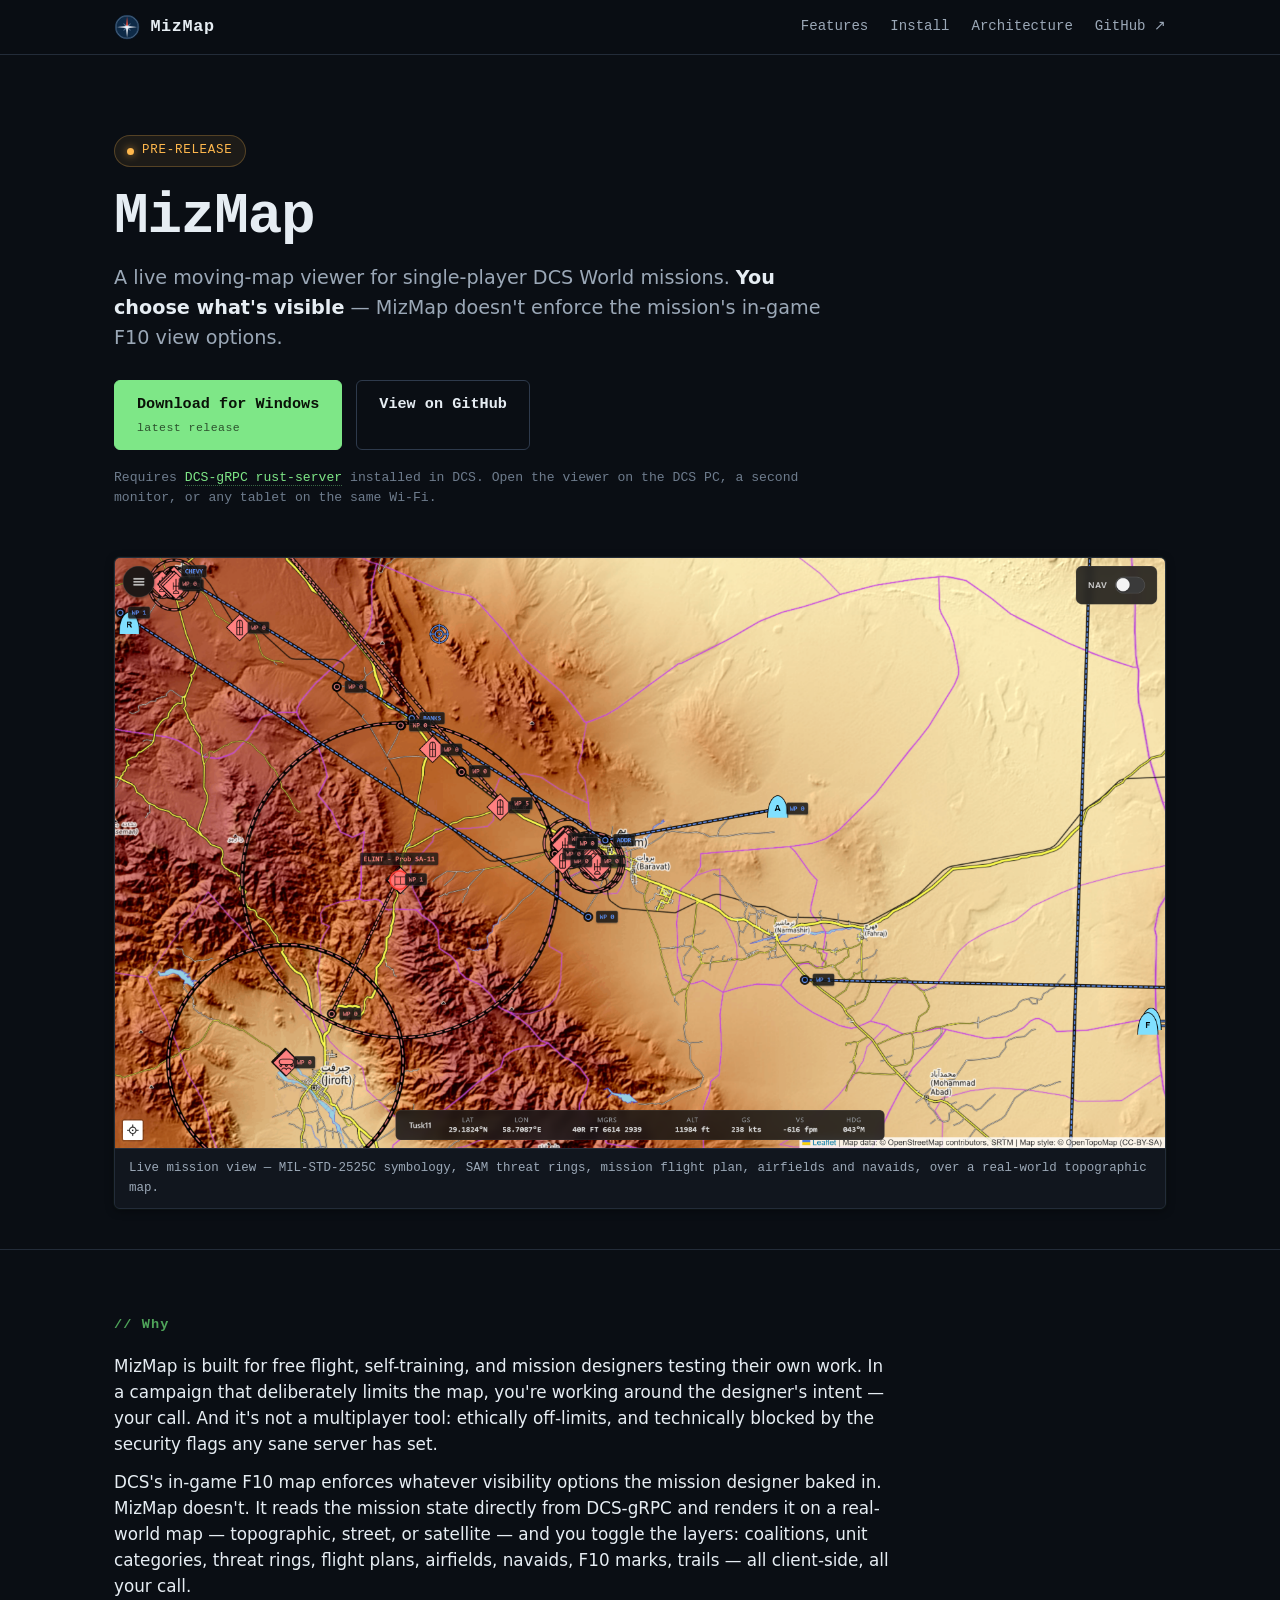
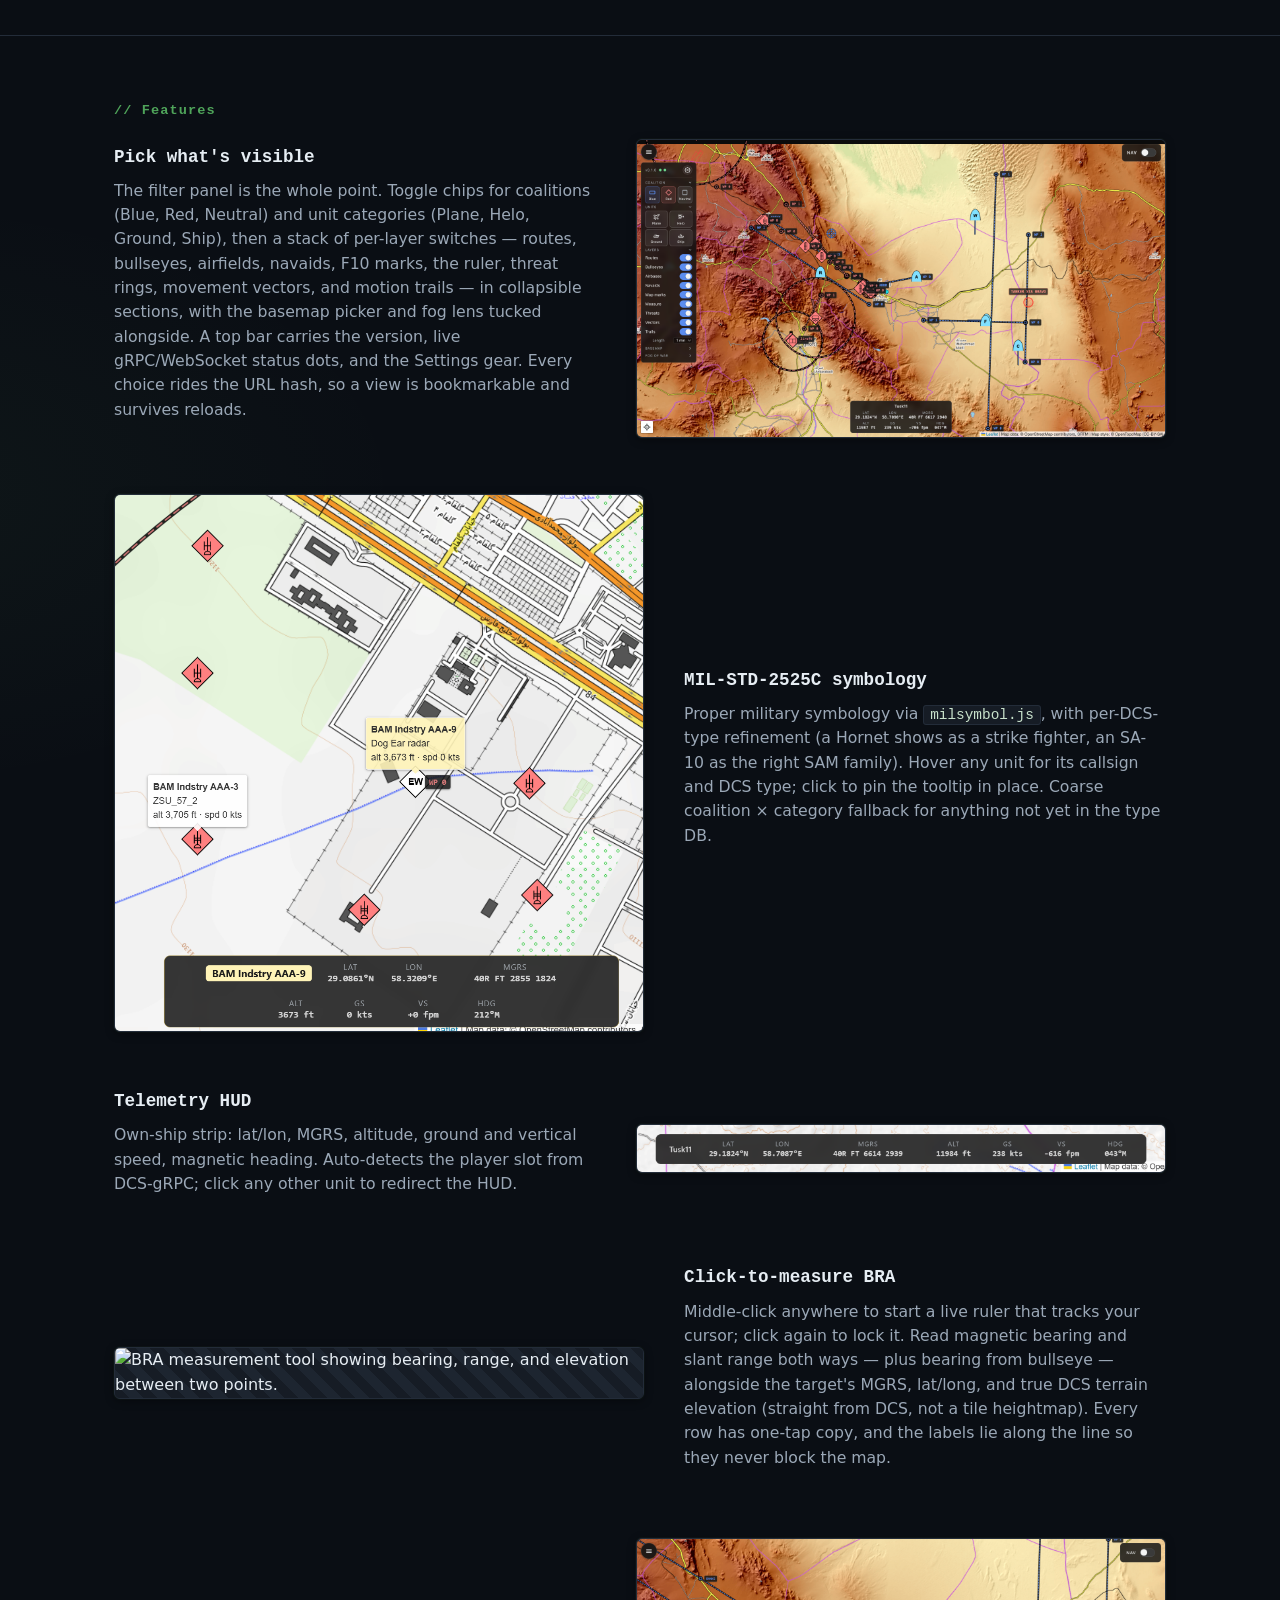
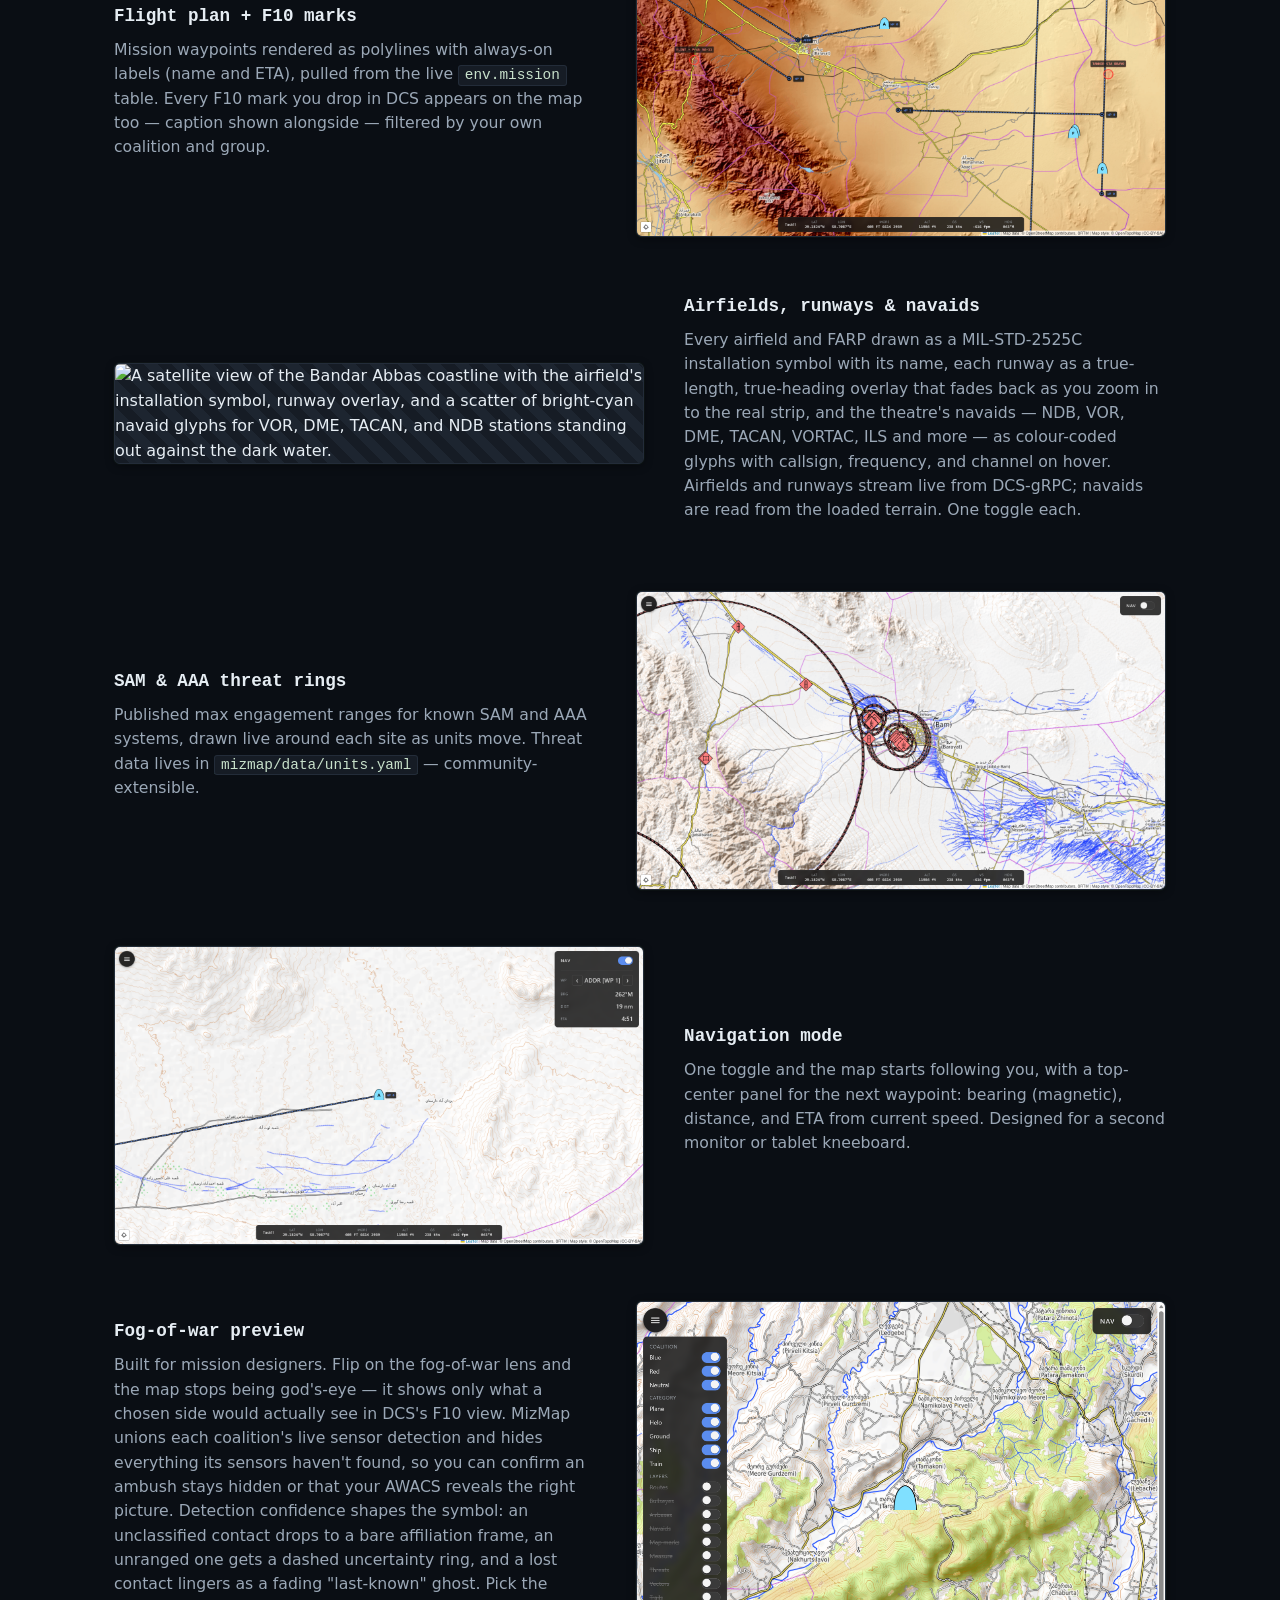
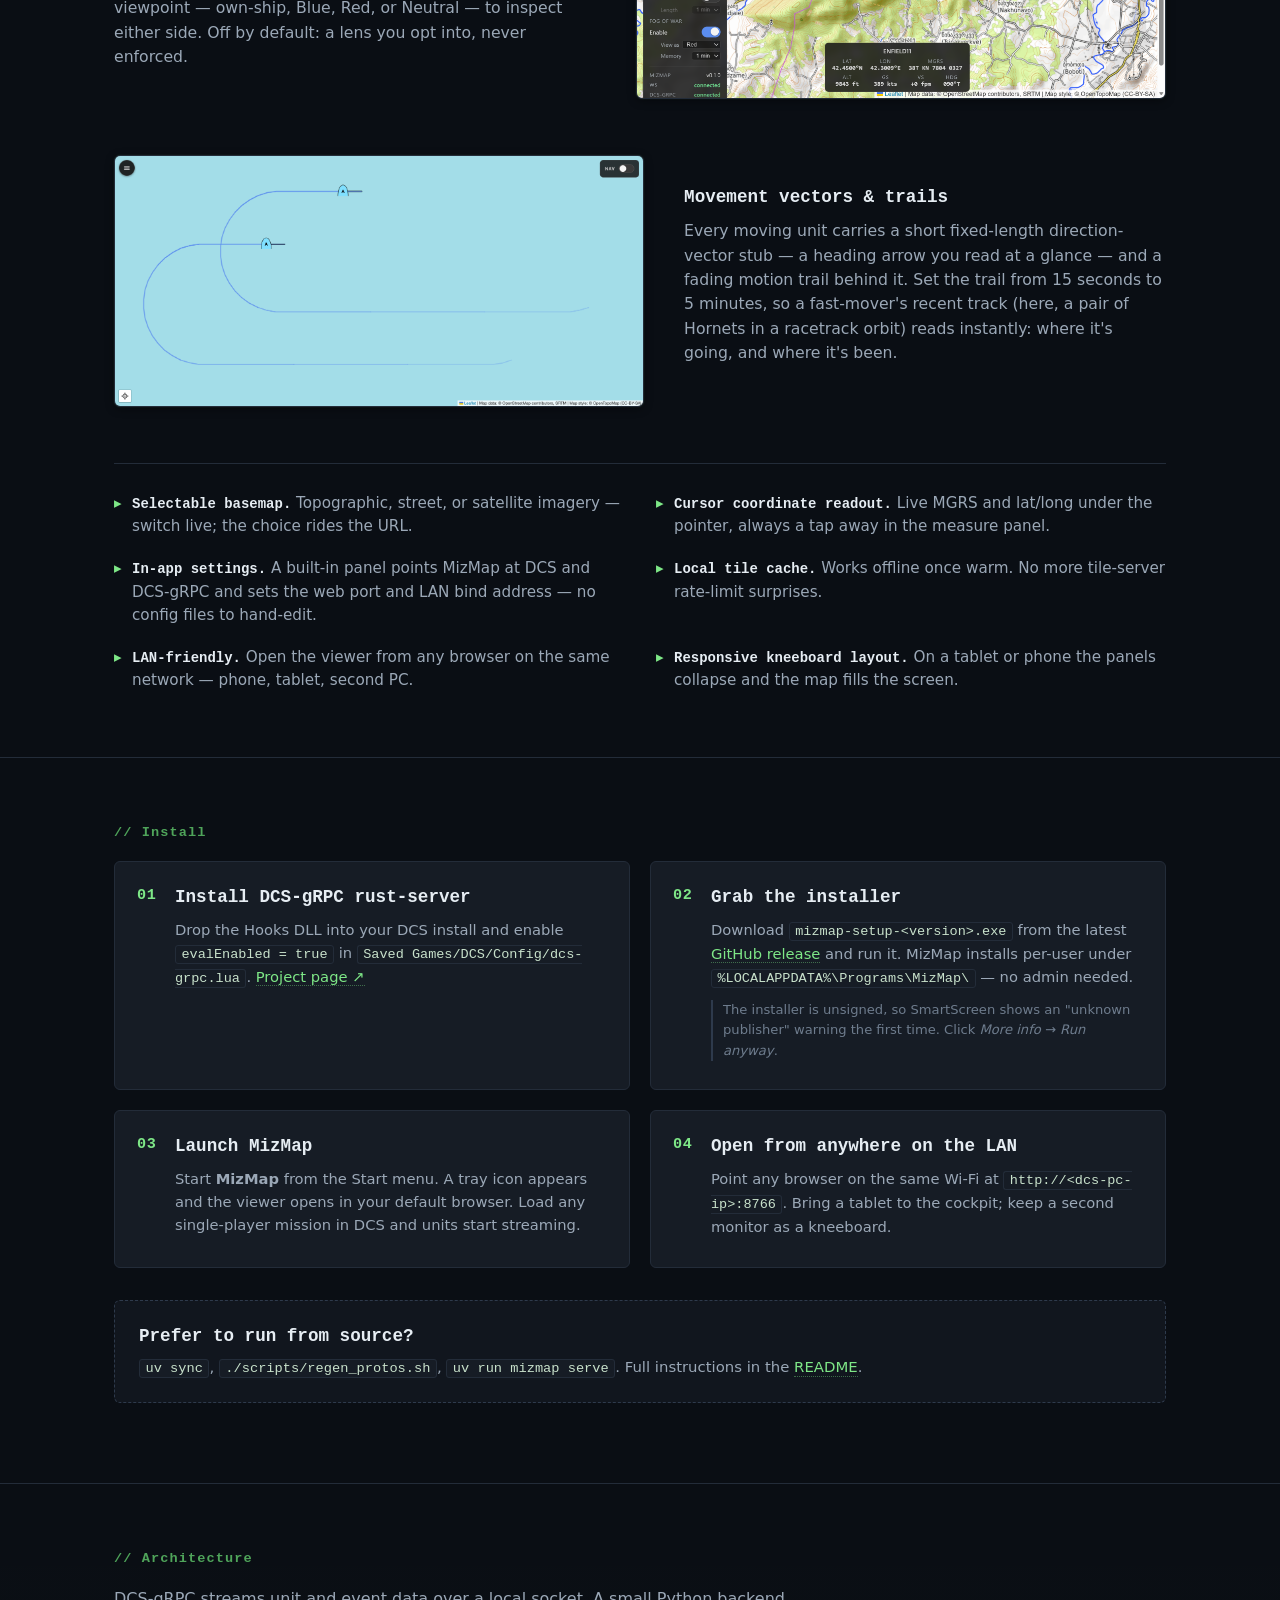
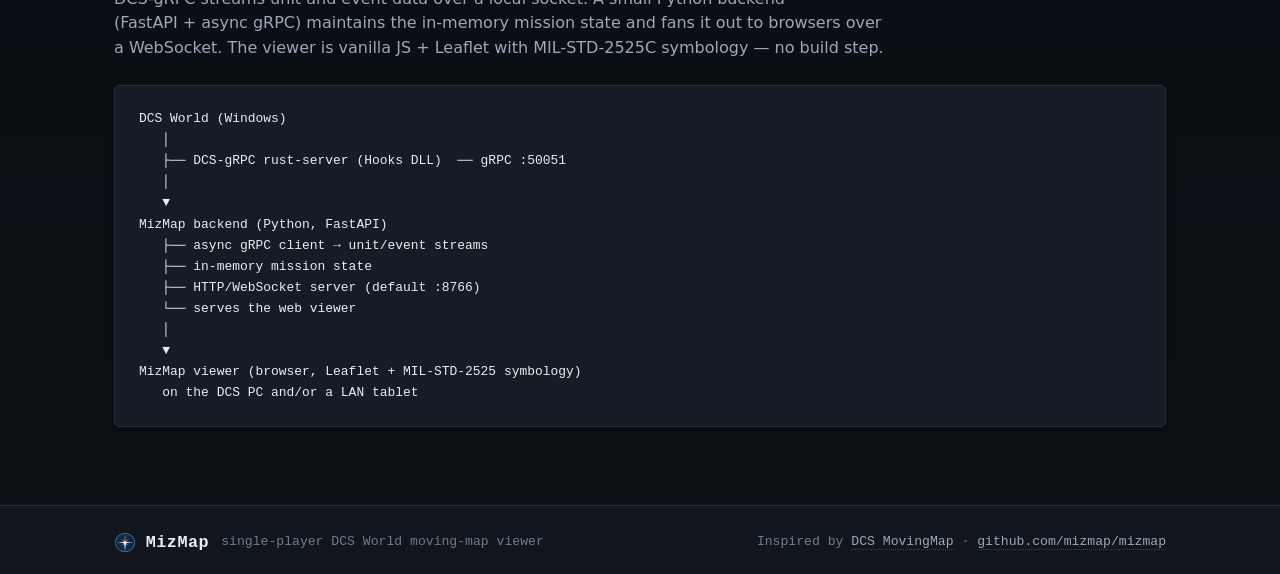
==== commit 25105c8f: "Add Movement vectors & trails feature section to the landing page Promote the vector-trails bullet t" ====
--- a/docs/index.html
+++ b/docs/index.html
@@ -239,11 +239,25 @@
           </figure>
         </div>
 
+        <div class="feature alt">
+          <div class="feature-text">
+            <h3>Movement vectors &amp; trails</h3>
+            <p>
+              Every moving unit carries a short fixed-length direction-vector stub — a heading arrow
+              you read at a glance — and a fading motion trail behind it. Set the trail from 15
+              seconds to 5 minutes, so a fast-mover's recent track (here, a pair of Hornets in a
+              racetrack orbit) reads instantly: where it's going, and where it's been.
+            </p>
+          </div>
+          <figure class="shot">
+            <img src="assets/trails.png" alt="Two Hornets flying a racetrack orbit, each with a short direction-vector stub and a fading motion trail tracing the oval flight path behind it." />
+          </figure>
+        </div>
+
         <ul class="feature-bullets">
           <li><strong>Selectable basemap.</strong> Topographic, street, or satellite imagery — switch live; the choice rides the URL.</li>
           <li><strong>Cursor coordinate readout.</strong> Live MGRS and lat/long under the pointer, always a tap away in the measure panel.</li>
           <li><strong>In-app settings.</strong> A built-in panel points MizMap at DCS and DCS-gRPC and sets the web port and LAN bind address — no config files to hand-edit.</li>
-          <li><strong>Vector trails.</strong> Configurable-length motion trails so a fast-mover's track is obvious at a glance.</li>
           <li><strong>Local tile cache.</strong> Works offline once warm. No more tile-server rate-limit surprises.</li>
           <li><strong>LAN-friendly.</strong> Open the viewer from any browser on the same network — phone, tablet, second PC.</li>
           <li><strong>Responsive kneeboard layout.</strong> On a tablet or phone the panels collapse and the map fills the screen.</li>
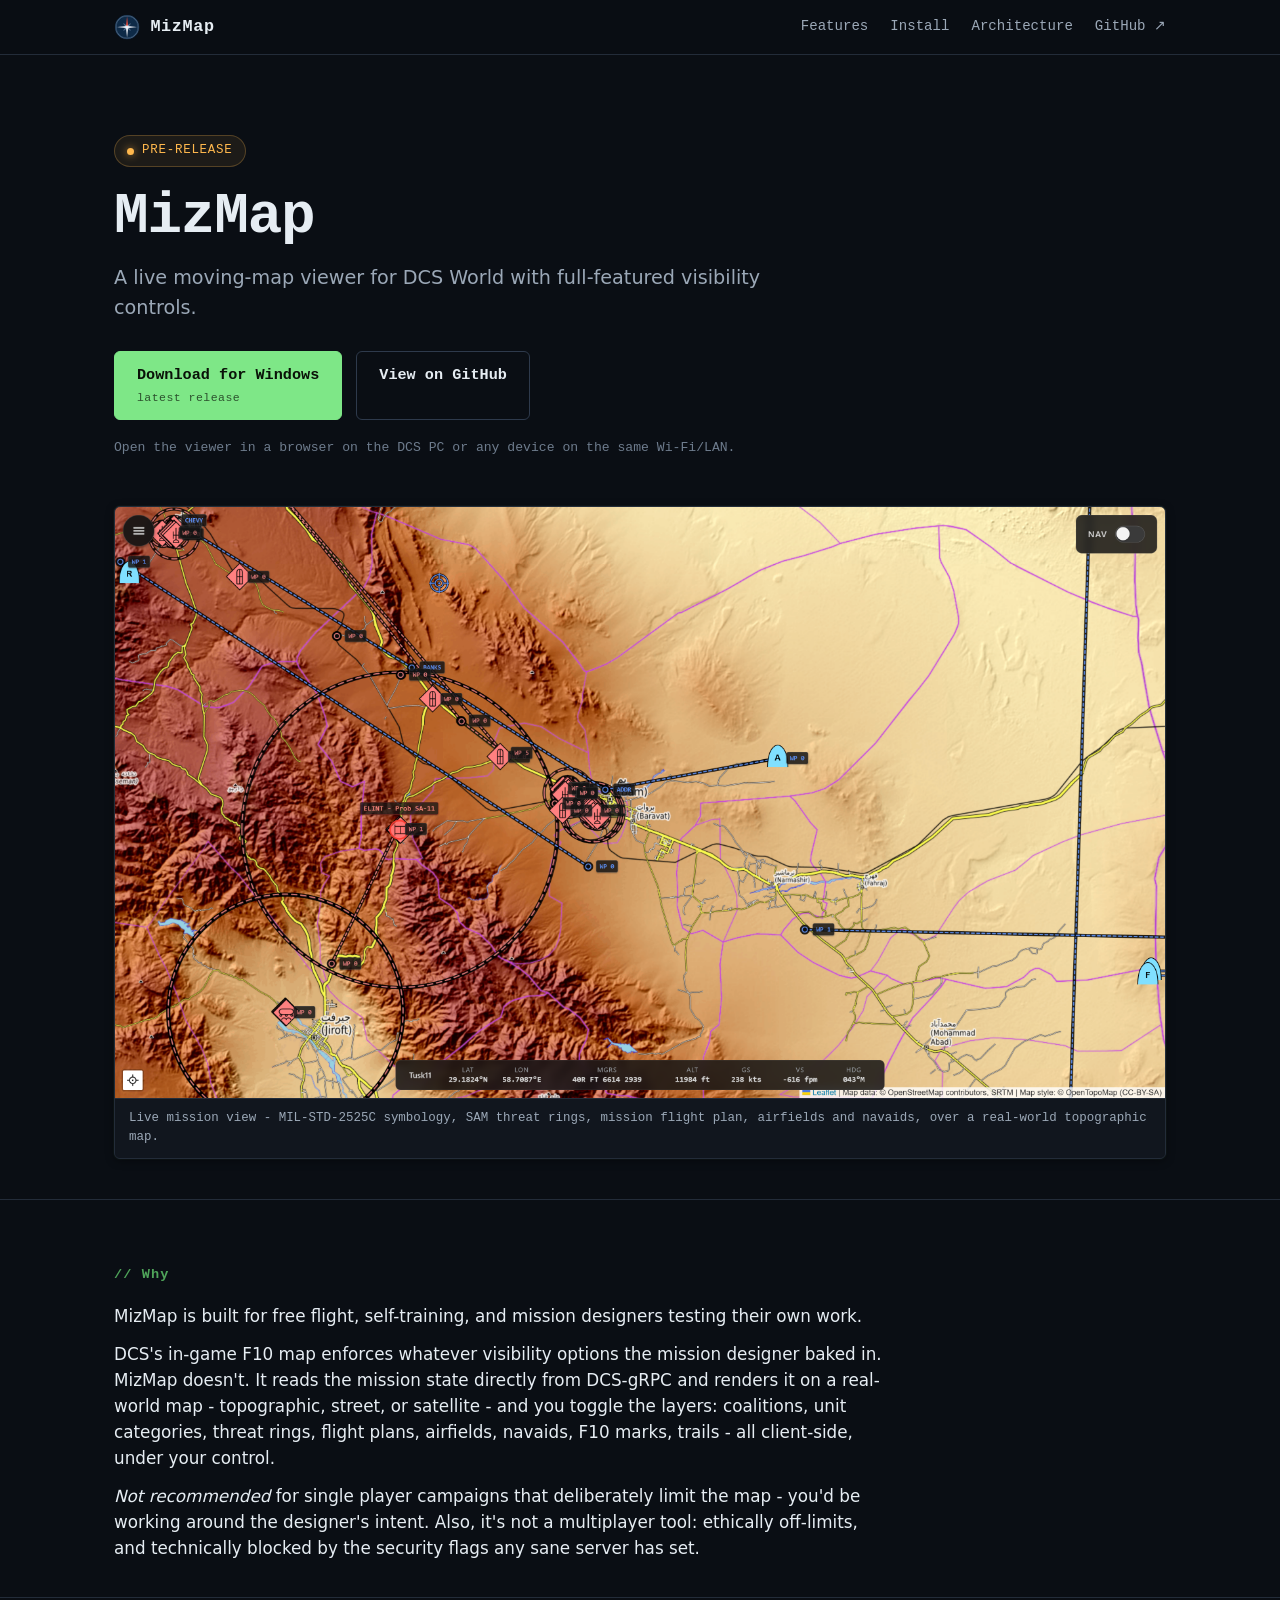
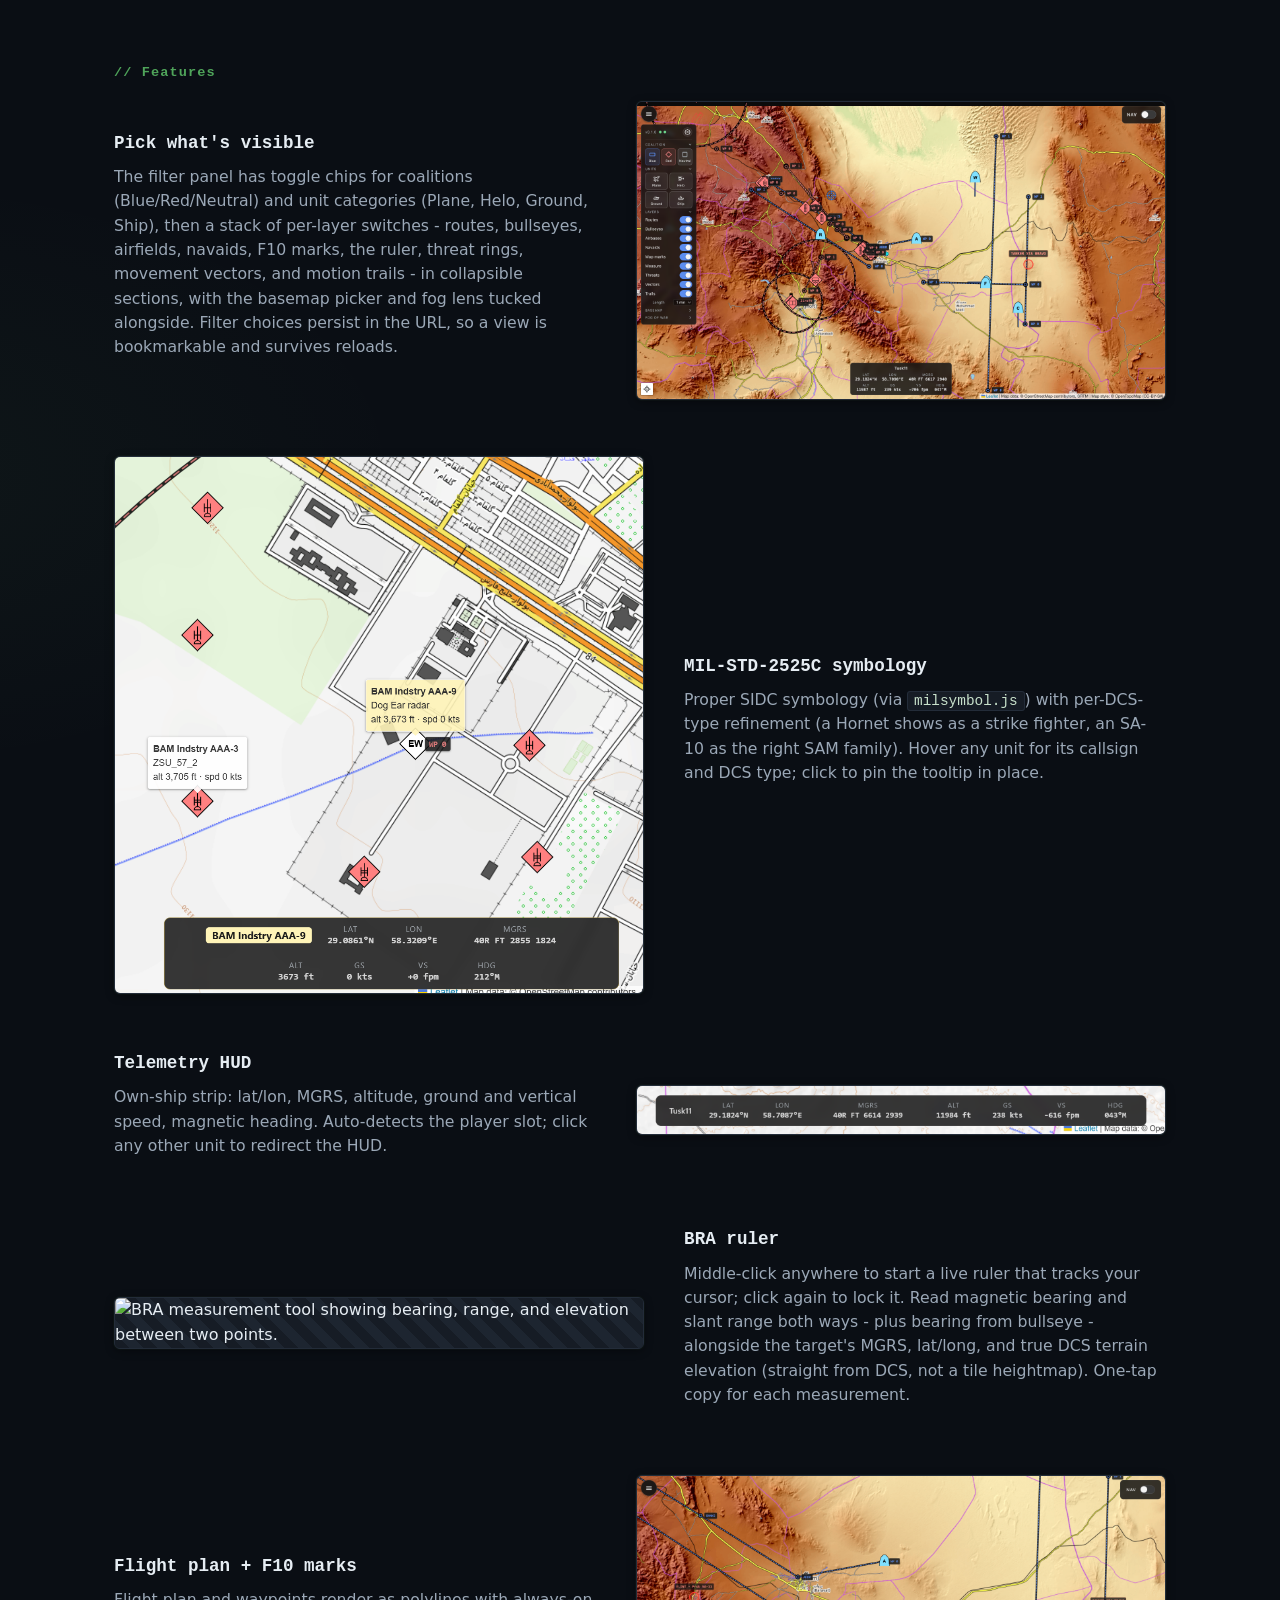
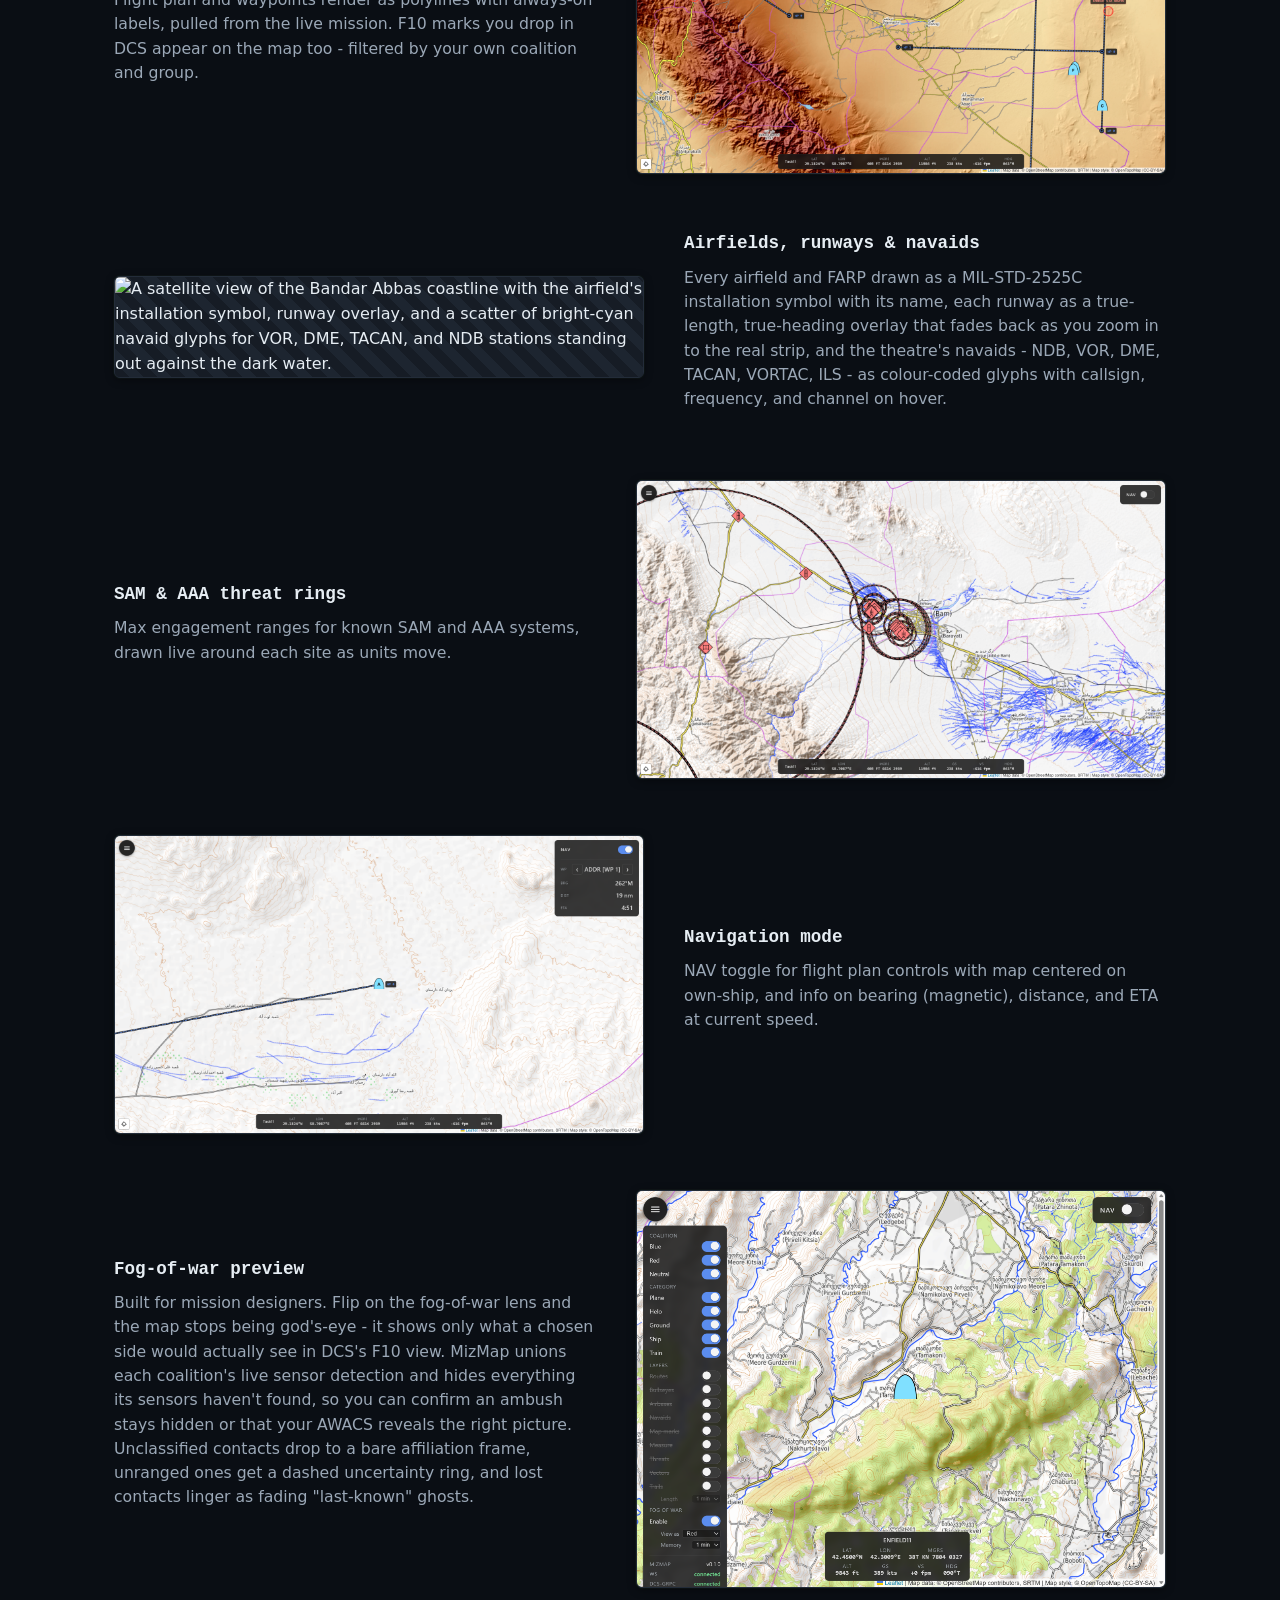
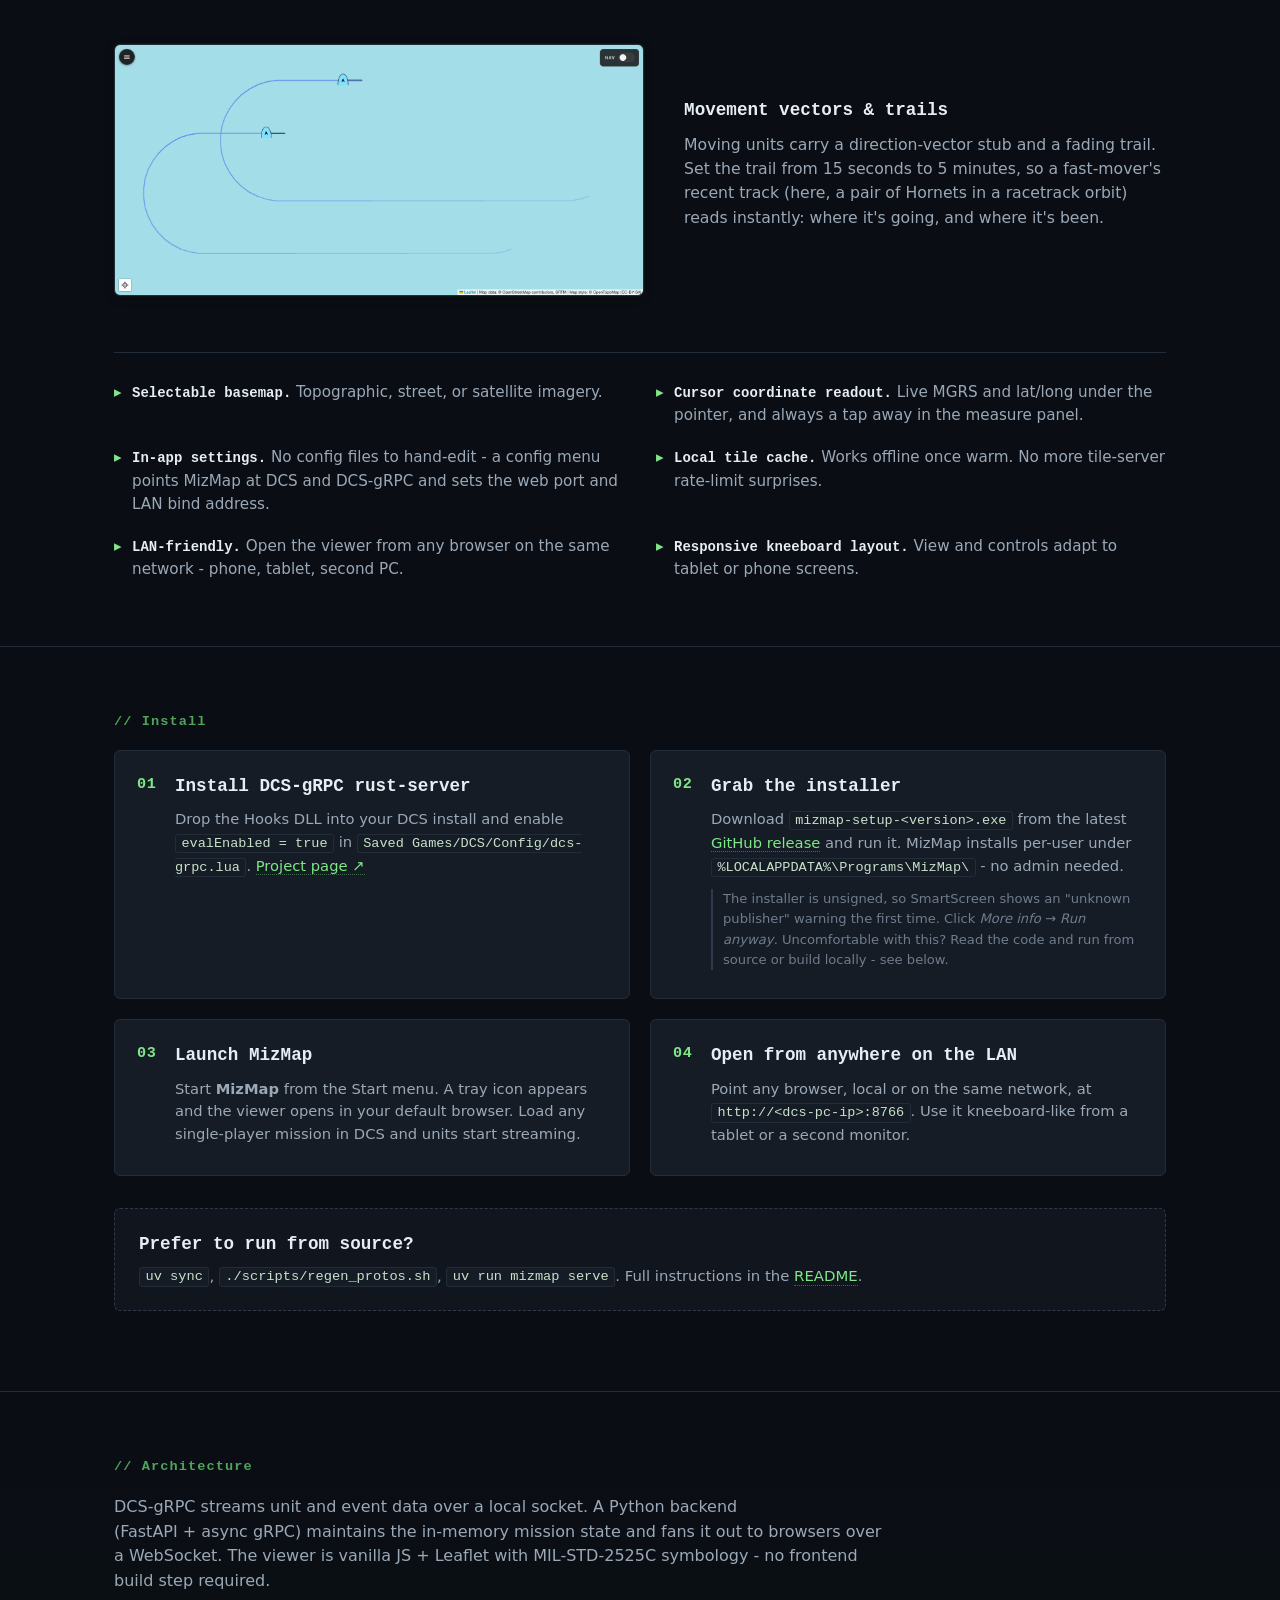
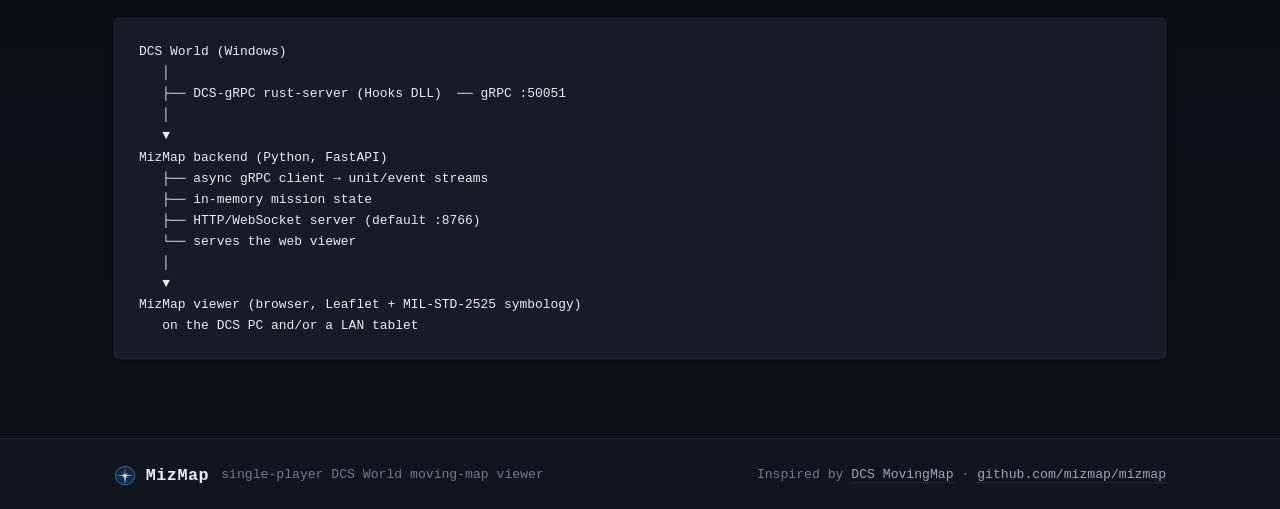
==== commit 5d84a931: "Landing page copy updates" ====
--- a/docs/index.html
+++ b/docs/index.html
@@ -3,10 +3,10 @@
 <head>
   <meta charset="utf-8" />
   <meta name="viewport" content="width=device-width,initial-scale=1" />
-  <title>MizMap — live moving map for DCS World</title>
+  <title>MizMap - live moving map for DCS World</title>
   <meta name="description" content="A live moving-map viewer for single-player DCS World missions. You choose what's visible." />
 
-  <meta property="og:title" content="MizMap — live moving map for DCS World" />
+  <meta property="og:title" content="MizMap - live moving map for DCS World" />
   <meta property="og:description" content="A live moving-map viewer for single-player DCS World missions. You choose what's visible." />
   <meta property="og:type" content="website" />
   <meta property="og:url" content="https://mizmap.github.io/mizmap/" />
@@ -43,9 +43,7 @@
         </div>
         <h1>MizMap</h1>
         <p class="lede">
-          A live moving-map viewer for single-player DCS World missions.
-          <strong>You choose what's visible</strong> — MizMap doesn't enforce the
-          mission's in-game F10 view options.
+          A live moving-map viewer for DCS World with full-featured visibility controls.
         </p>
         <div class="cta-row">
           <a id="download-btn" class="btn btn-primary" href="https://github.com/mizmap/mizmap/releases/latest">
@@ -57,15 +55,14 @@
           </a>
         </div>
         <p class="hero-note">
-          Requires <a href="https://github.com/DCS-gRPC/rust-server" target="_blank" rel="noopener">DCS-gRPC rust-server</a>
-          installed in DCS. Open the viewer on the DCS PC, a second monitor, or any tablet on the same Wi-Fi.
+          Open the viewer in a browser on the DCS PC or any device on the same Wi-Fi/LAN.
         </p>
       </div>
 
       <div class="container hero-shot">
         <figure class="shot shot-hero">
           <img src="assets/hero.png" alt="MizMap viewer showing a topographic map with NATO and Warsaw Pact unit symbols, threat rings, and a flight plan overlay." />
-          <figcaption>Live mission view — MIL-STD-2525C symbology, SAM threat rings, mission flight plan, airfields and navaids, over a real-world topographic map.</figcaption>
+          <figcaption>Live mission view - MIL-STD-2525C symbology, SAM threat rings, mission flight plan, airfields and navaids, over a real-world topographic map.</figcaption>
         </figure>
       </div>
     </section>
@@ -76,16 +73,17 @@
         <h2 class="eyebrow">// Why</h2>
         <p class="why-body">
           MizMap is built for free flight, self-training, and mission designers testing their own work.
-          In a campaign that deliberately limits the map, you're working around the designer's
-          intent — your call. And it's not a multiplayer tool: ethically off-limits, and technically
-          blocked by the security flags any sane server has set.
         </p>
         <p class="why-body">
           DCS's in-game F10 map enforces whatever visibility options the mission designer baked in.
           MizMap doesn't. It reads the mission state directly from DCS-gRPC and renders it on a
-          real-world map — topographic, street, or satellite — and you toggle the layers: coalitions,
-          unit categories, threat rings, flight plans, airfields, navaids, F10 marks, trails — all
-          client-side, all your call.
+          real-world map - topographic, street, or satellite - and you toggle the layers: coalitions,
+          unit categories, threat rings, flight plans, airfields, navaids, F10 marks, trails - all
+          client-side, under your control.
+        </p>
+        <p class="why-body">
+          <i>Not recommended</i> for single player campaigns that deliberately limit the map - you'd be working around the designer's intent. Also, it's not a multiplayer tool: ethically off-limits, and technically
+          blocked by the security flags any sane server has set.
         </p>
       </div>
     </section>
@@ -99,15 +97,12 @@
           <div class="feature-text">
             <h3>Pick what's visible</h3>
             <p>
-              The filter panel is the whole point. Toggle chips for coalitions
-              (Blue, Red, Neutral) and unit categories (Plane, Helo, Ground,
-              Ship), then a stack of per-layer switches — routes, bullseyes,
+              The filter panel has toggle chips for coalitions
+              (Blue/Red/Neutral) and unit categories (Plane, Helo, Ground,
+              Ship), then a stack of per-layer switches - routes, bullseyes,
               airfields, navaids, F10 marks, the ruler, threat rings, movement
-              vectors, and motion trails — in collapsible sections, with the
-              basemap picker and fog lens tucked alongside. A top bar carries
-              the version, live gRPC/WebSocket status dots, and the Settings
-              gear. Every choice rides the URL hash, so a view is bookmarkable
-              and survives reloads.
+              vectors, and motion trails - in collapsible sections, with the
+              basemap picker and fog lens tucked alongside. Filter choices persist in the URL, so a view is bookmarkable and survives reloads.
             </p>
           </div>
           <figure class="shot">
@@ -119,10 +114,9 @@
           <div class="feature-text">
             <h3>MIL-STD-2525C symbology</h3>
             <p>
-              Proper military symbology via <code>milsymbol.js</code>, with per-DCS-type refinement
+              Proper SIDC symbology (via <code>milsymbol.js</code>) with per-DCS-type refinement
               (a Hornet shows as a strike fighter, an SA-10 as the right SAM family). Hover any unit
-              for its callsign and DCS type; click to pin the tooltip in place. Coarse coalition
-              ×&nbsp;category fallback for anything not yet in the type DB.
+              for its callsign and DCS type; click to pin the tooltip in place.
             </p>
           </div>
           <figure class="shot">
@@ -135,7 +129,7 @@
             <h3>Telemetry HUD</h3>
             <p>
               Own-ship strip: lat/lon, MGRS, altitude, ground and vertical speed, magnetic heading.
-              Auto-detects the player slot from DCS-gRPC; click any other unit to redirect the HUD.
+              Auto-detects the player slot; click any other unit to redirect the HUD.
             </p>
           </div>
           <figure class="shot">
@@ -145,13 +139,12 @@
 
         <div class="feature alt">
           <div class="feature-text">
-            <h3>Click-to-measure BRA</h3>
+            <h3>BRA ruler</h3>
             <p>
               Middle-click anywhere to start a live ruler that tracks your cursor; click again to
-              lock it. Read magnetic bearing and slant range both ways — plus bearing from bullseye —
+              lock it. Read magnetic bearing and slant range both ways - plus bearing from bullseye -
               alongside the target's MGRS, lat/long, and true DCS terrain elevation (straight from
-              DCS, not a tile heightmap). Every row has one-tap copy, and the labels lie along the
-              line so they never block the map.
+              DCS, not a tile heightmap). One-tap copy for each measurement.
             </p>
           </div>
           <figure class="shot">
@@ -163,9 +156,9 @@
           <div class="feature-text">
             <h3>Flight plan + F10 marks</h3>
             <p>
-              Mission waypoints rendered as polylines with always-on labels (name and ETA), pulled
-              from the live <code>env.mission</code> table. Every F10 mark you drop in DCS appears
-              on the map too — caption shown alongside — filtered by your own coalition and group.
+              Flight plan and waypoints render as polylines with always-on labels, pulled
+              from the live mission. F10 marks you drop in DCS appear
+              on the map too - filtered by your own coalition and group.
             </p>
           </div>
           <figure class="shot">
@@ -179,10 +172,7 @@
             <p>
               Every airfield and FARP drawn as a MIL-STD-2525C installation symbol with its name,
               each runway as a true-length, true-heading overlay that fades back as you zoom in to
-              the real strip, and the theatre's navaids — NDB, VOR, DME, TACAN, VORTAC, ILS and
-              more — as colour-coded glyphs with callsign, frequency, and channel on hover.
-              Airfields and runways stream live from DCS-gRPC; navaids are read from the loaded
-              terrain. One toggle each.
+              the real strip, and the theatre's navaids - NDB, VOR, DME, TACAN, VORTAC, ILS - as colour-coded glyphs with callsign, frequency, and channel on hover.
             </p>
           </div>
           <figure class="shot">
@@ -194,10 +184,8 @@
           <div class="feature-text">
             <h3>SAM &amp; AAA threat rings</h3>
             <p>
-              Published max engagement ranges for known SAM and AAA systems, drawn live around each
-              site as units move. Threat data lives in
-              <a href="https://github.com/mizmap/mizmap/blob/master/mizmap/data/units.yaml" target="_blank" rel="noopener"><code>mizmap/data/units.yaml</code></a>
-              — community-extensible.
+              Max engagement ranges for known SAM and AAA systems, drawn live around each
+              site as units move.
             </p>
           </div>
           <figure class="shot">
@@ -209,9 +197,7 @@
           <div class="feature-text">
             <h3>Navigation mode</h3>
             <p>
-              One toggle and the map starts following you, with a top-center panel for the next
-              waypoint: bearing (magnetic), distance, and ETA from current speed. Designed for a
-              second monitor or tablet kneeboard.
+              NAV toggle for flight plan controls with map centered on own-ship, and info on bearing (magnetic), distance, and ETA at current speed.
             </p>
           </div>
           <figure class="shot">
@@ -224,14 +210,10 @@
             <h3>Fog-of-war preview</h3>
             <p>
               Built for mission designers. Flip on the fog-of-war lens and the map stops being
-              god's-eye — it shows only what a chosen side would actually see in DCS's F10 view.
+              god's-eye - it shows only what a chosen side would actually see in DCS's F10 view.
               MizMap unions each coalition's live sensor detection and hides everything its sensors
               haven't found, so you can confirm an ambush stays hidden or that your AWACS reveals
-              the right picture. Detection confidence shapes the symbol: an unclassified contact
-              drops to a bare affiliation frame, an unranged one gets a dashed uncertainty ring, and
-              a lost contact lingers as a fading "last-known" ghost. Pick the viewpoint — own-ship,
-              Blue, Red, or Neutral — to inspect either side. Off by default: a lens you opt into,
-              never enforced.
+              the right picture. Unclassified contacts drop to a bare affiliation frame, unranged ones get a dashed uncertainty ring, and lost contacts linger as fading "last-known" ghosts.
             </p>
           </div>
           <figure class="shot">
@@ -243,8 +225,7 @@
           <div class="feature-text">
             <h3>Movement vectors &amp; trails</h3>
             <p>
-              Every moving unit carries a short fixed-length direction-vector stub — a heading arrow
-              you read at a glance — and a fading motion trail behind it. Set the trail from 15
+              Moving units carry a direction-vector stub and a fading trail. Set the trail from 15
               seconds to 5 minutes, so a fast-mover's recent track (here, a pair of Hornets in a
               racetrack orbit) reads instantly: where it's going, and where it's been.
             </p>
@@ -255,12 +236,12 @@
         </div>
 
         <ul class="feature-bullets">
-          <li><strong>Selectable basemap.</strong> Topographic, street, or satellite imagery — switch live; the choice rides the URL.</li>
-          <li><strong>Cursor coordinate readout.</strong> Live MGRS and lat/long under the pointer, always a tap away in the measure panel.</li>
-          <li><strong>In-app settings.</strong> A built-in panel points MizMap at DCS and DCS-gRPC and sets the web port and LAN bind address — no config files to hand-edit.</li>
+          <li><strong>Selectable basemap.</strong> Topographic, street, or satellite imagery.</li>
+          <li><strong>Cursor coordinate readout.</strong> Live MGRS and lat/long under the pointer, and always a tap away in the measure panel.</li>
+          <li><strong>In-app settings.</strong> No config files to hand-edit - a config menu points MizMap at DCS and DCS-gRPC and sets the web port and LAN bind address.</li>
           <li><strong>Local tile cache.</strong> Works offline once warm. No more tile-server rate-limit surprises.</li>
-          <li><strong>LAN-friendly.</strong> Open the viewer from any browser on the same network — phone, tablet, second PC.</li>
-          <li><strong>Responsive kneeboard layout.</strong> On a tablet or phone the panels collapse and the map fills the screen.</li>
+          <li><strong>LAN-friendly.</strong> Open the viewer from any browser on the same network - phone, tablet, second PC.</li>
+          <li><strong>Responsive kneeboard layout.</strong> View and controls adapt to tablet or phone screens.</li>
         </ul>
       </div>
     </section>
@@ -285,12 +266,13 @@
               Download <code>mizmap-setup-&lt;version&gt;.exe</code> from the latest
               <a href="https://github.com/mizmap/mizmap/releases/latest" target="_blank" rel="noopener">GitHub release</a>
               and run it. MizMap installs per-user under
-              <code>%LOCALAPPDATA%\Programs\MizMap\</code> — no admin needed.
+              <code>%LOCALAPPDATA%\Programs\MizMap\</code> - no admin needed.
             </p>
             <p class="note">
               The installer is unsigned, so SmartScreen shows an
               "unknown publisher" warning the first time. Click
-              <em>More info</em> → <em>Run anyway</em>.
+              <em>More info</em> → <em>Run anyway</em>. 
+              Uncomfortable with this? Read the code and run from source or build locally - see below. 
             </p>
           </li>
           <li>
@@ -304,9 +286,8 @@
           <li>
             <h3>Open from anywhere on the LAN</h3>
             <p>
-              Point any browser on the same Wi-Fi at
-              <code>http://&lt;dcs-pc-ip&gt;:8766</code>. Bring a tablet to the
-              cockpit; keep a second monitor as a kneeboard.
+              Point any browser, local or on the same network, at
+              <code>http://&lt;dcs-pc-ip&gt;:8766</code>. Use it kneeboard-like from a tablet or a second monitor.
             </p>
           </li>
         </ol>
@@ -327,10 +308,10 @@
       <div class="container">
         <h2 class="eyebrow">// Architecture</h2>
         <p class="arch-body">
-          DCS-gRPC streams unit and event data over a local socket. A small Python backend
+          DCS-gRPC streams unit and event data over a local socket. A Python backend
           (FastAPI&nbsp;+&nbsp;async&nbsp;gRPC) maintains the in-memory mission state and fans it
           out to browsers over a WebSocket. The viewer is vanilla JS&nbsp;+&nbsp;Leaflet with
-          MIL-STD-2525C symbology — no build step.
+          MIL-STD-2525C symbology - no frontend build step required.
         </p>
 <pre class="arch-diagram"><code>DCS World (Windows)
    │
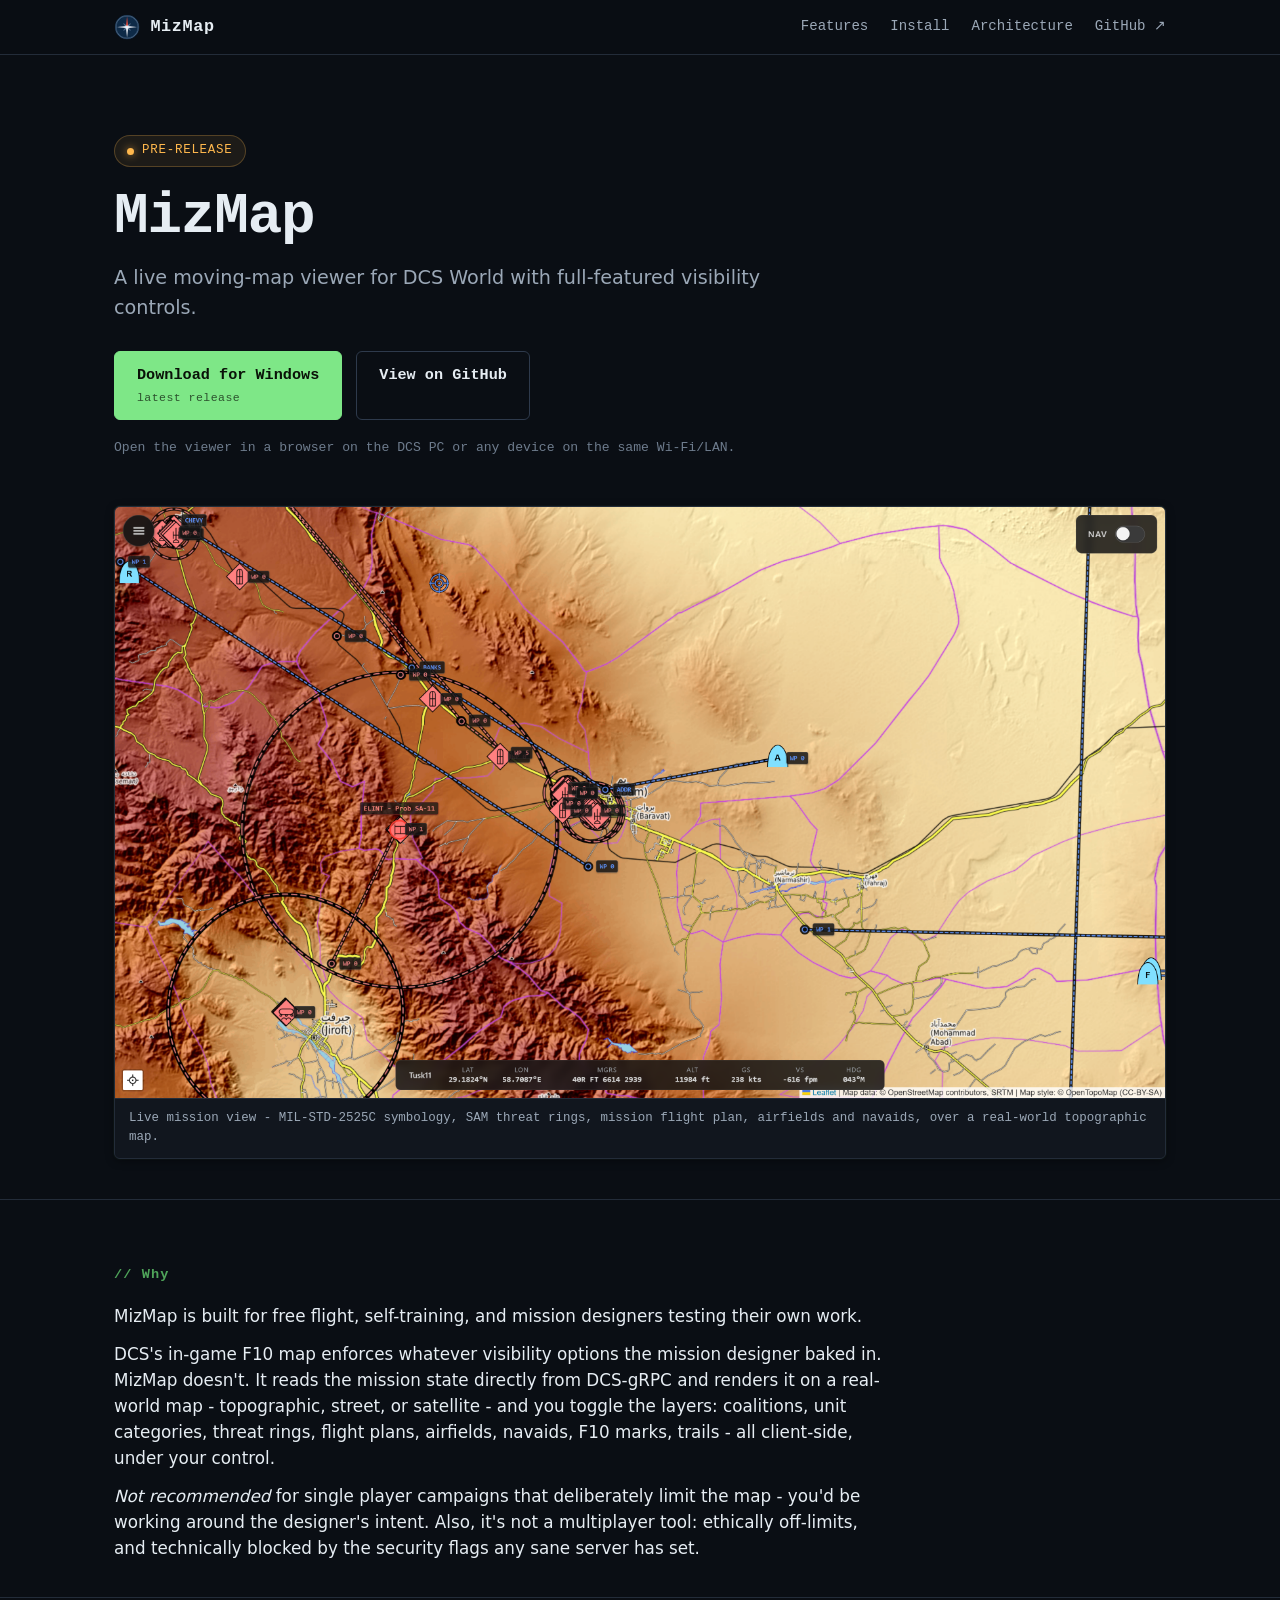
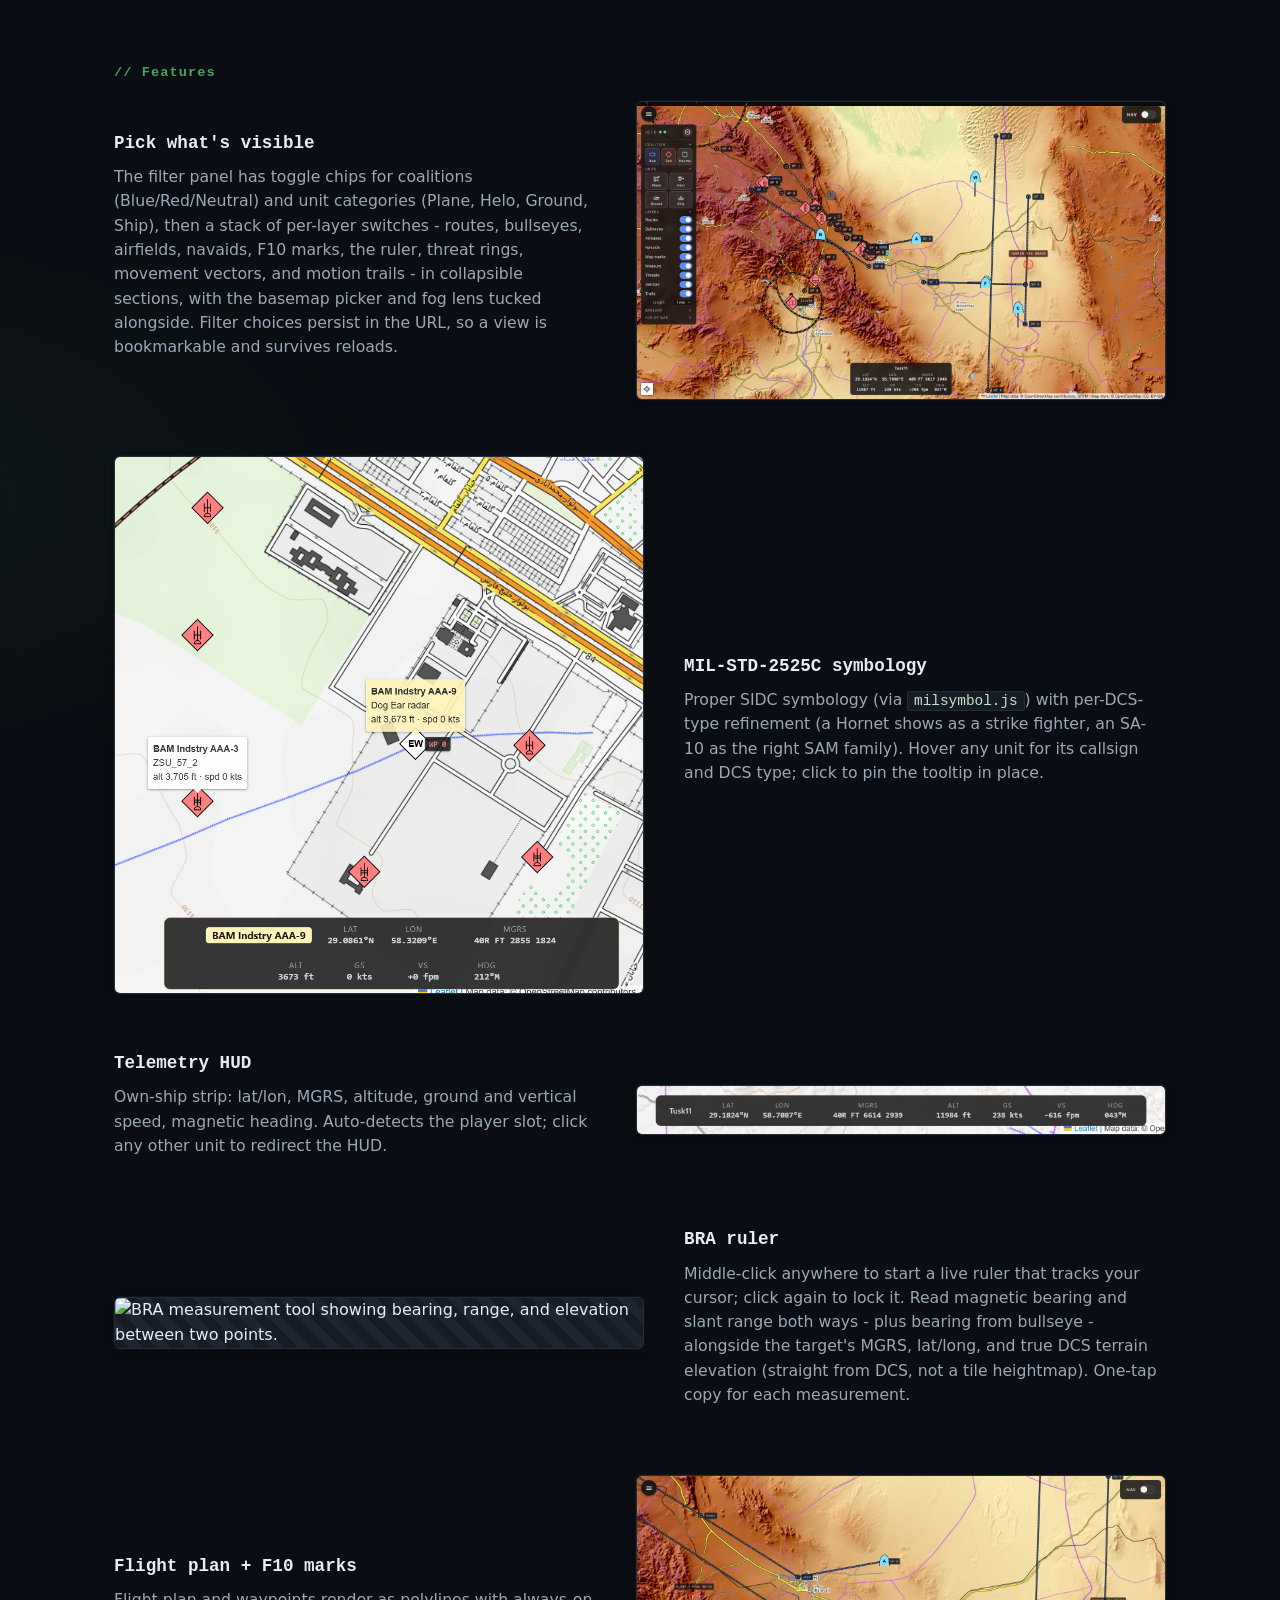
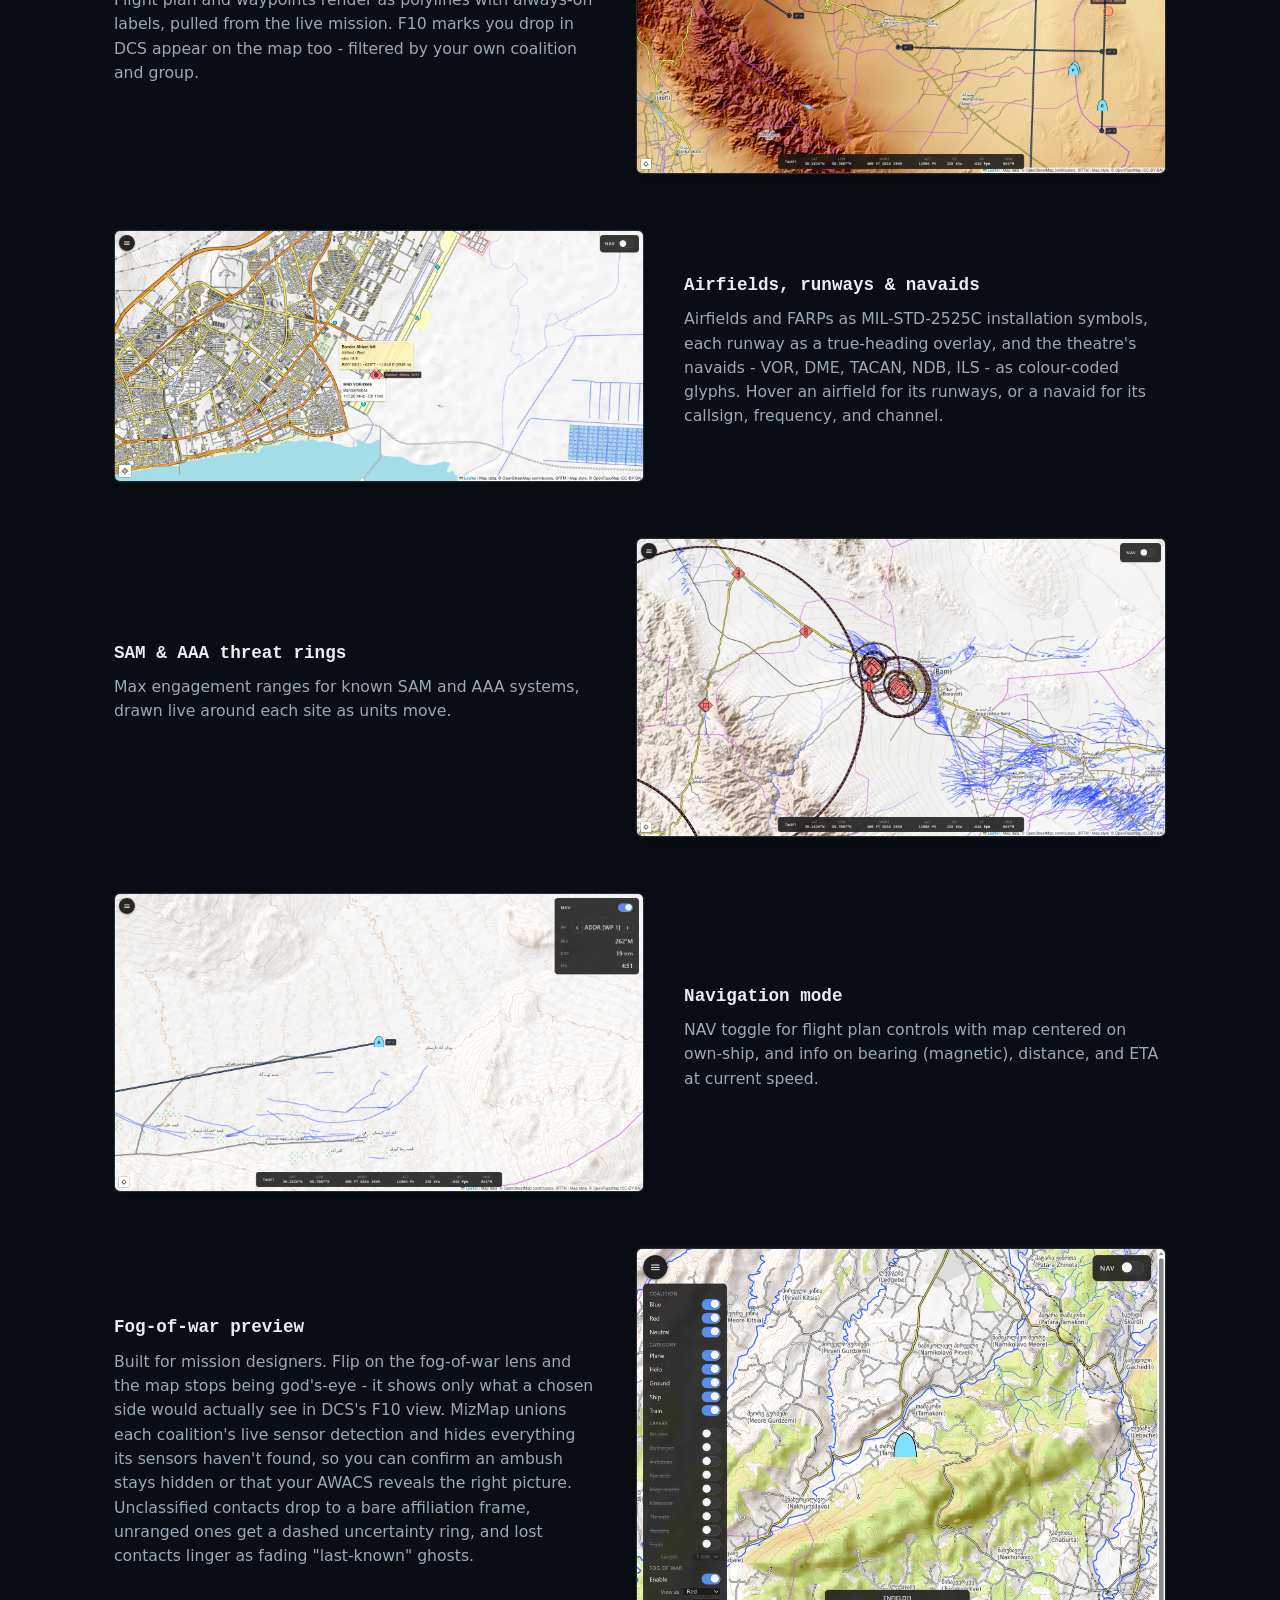
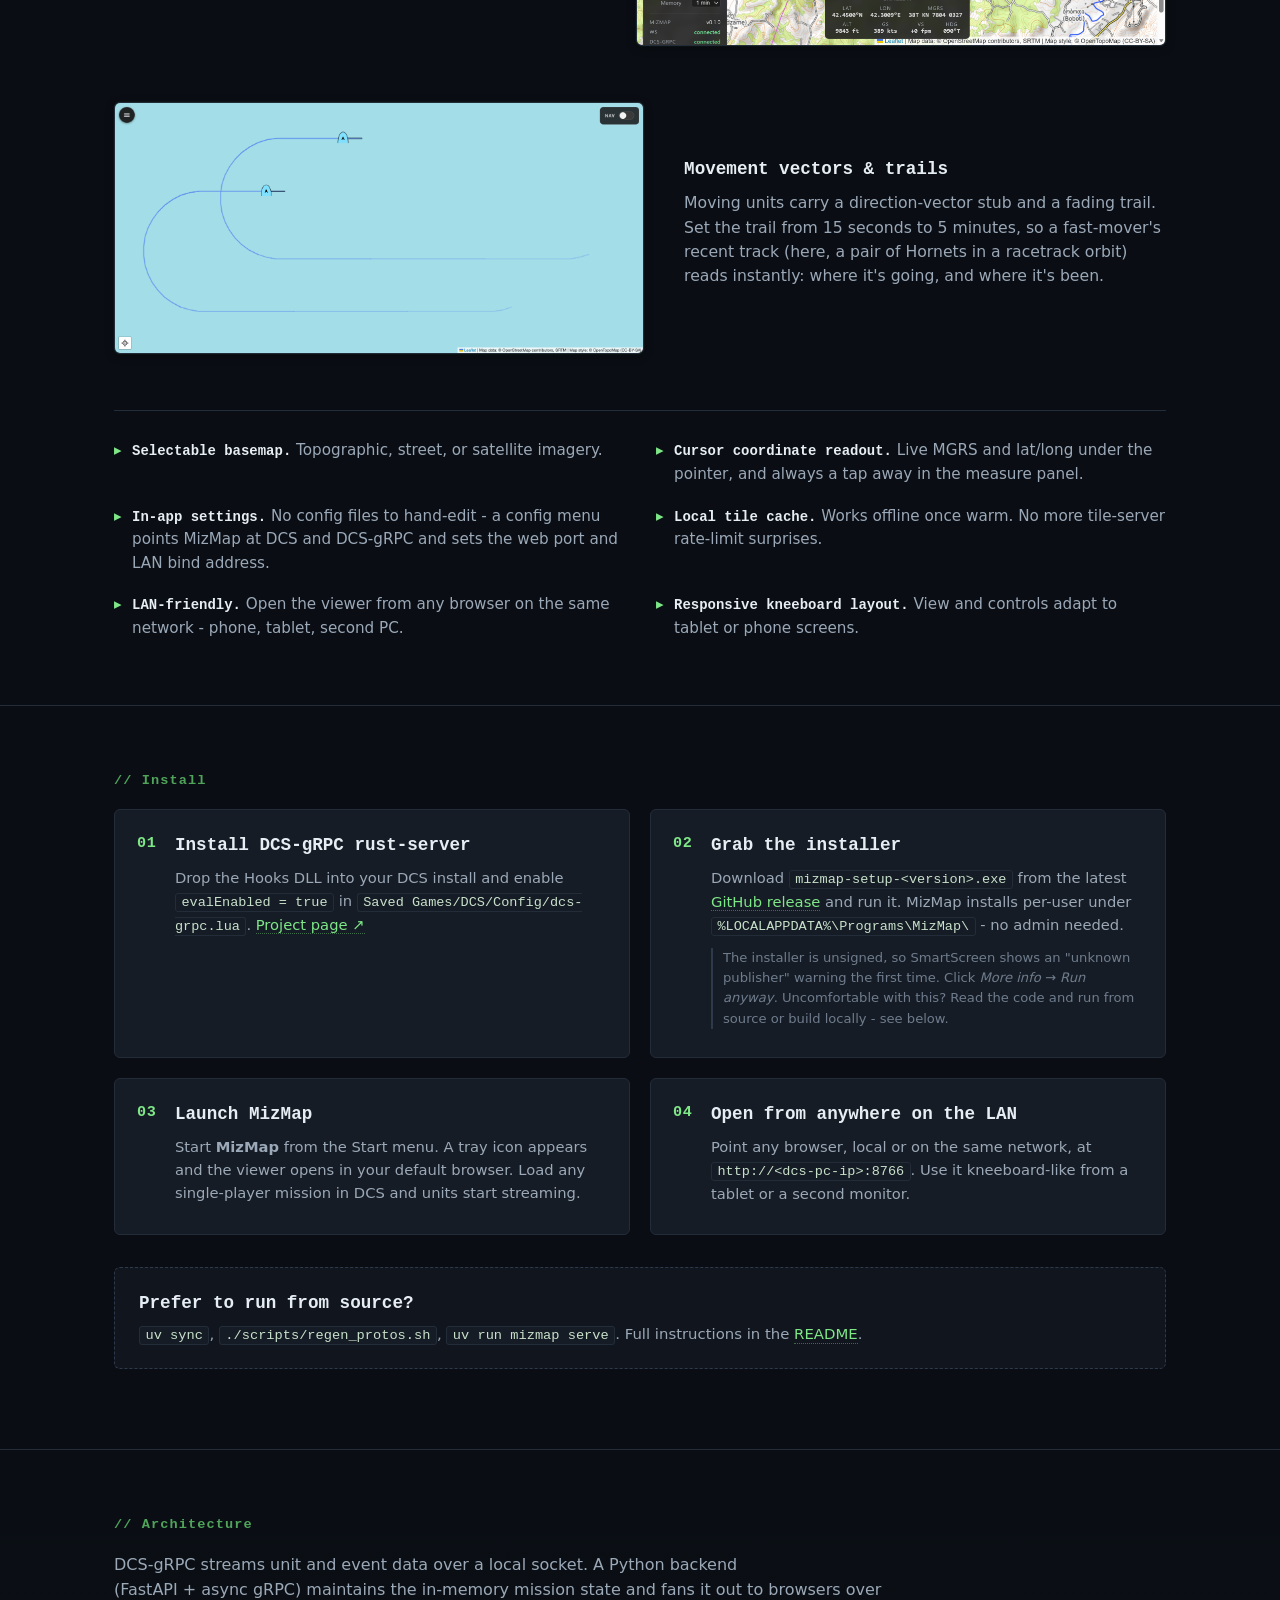
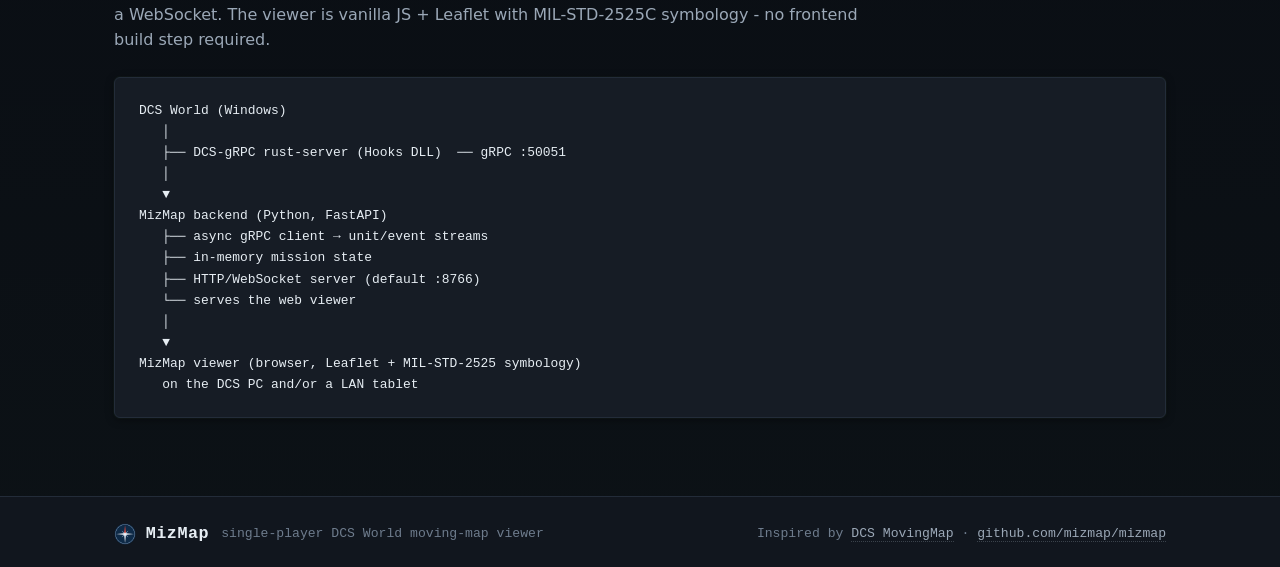
==== commit 887b4337: "Recapture airfields shot on topo; trim airfields copy Replace the jarring satellite airfields screen" ====
--- a/docs/index.html
+++ b/docs/index.html
@@ -170,13 +170,14 @@
           <div class="feature-text">
             <h3>Airfields, runways &amp; navaids</h3>
             <p>
-              Every airfield and FARP drawn as a MIL-STD-2525C installation symbol with its name,
-              each runway as a true-length, true-heading overlay that fades back as you zoom in to
-              the real strip, and the theatre's navaids - NDB, VOR, DME, TACAN, VORTAC, ILS - as colour-coded glyphs with callsign, frequency, and channel on hover.
-            </p>
-          </div>
-          <figure class="shot">
-            <img src="assets/airfields.png" alt="A satellite view of the Bandar Abbas coastline with the airfield's installation symbol, runway overlay, and a scatter of bright-cyan navaid glyphs for VOR, DME, TACAN, and NDB stations standing out against the dark water." />
+              Airfields and FARPs as MIL-STD-2525C installation symbols, each runway as a
+              true-heading overlay, and the theatre's navaids - VOR, DME, TACAN, NDB, ILS - as
+              colour-coded glyphs. Hover an airfield for its runways, or a navaid for its callsign,
+              frequency, and channel.
+            </p>
+          </div>
+          <figure class="shot">
+            <img src="assets/airfields.png" alt="A topographic view of Bandar Abbas airfield with its MIL-STD-2525C installation symbol and runway overlay, cyan navaid glyphs (VOR/DME, TACAN, NDB, ILS), and two open tooltips - the airfield's runway data and a navaid's frequency and channel." />
           </figure>
         </div>
 
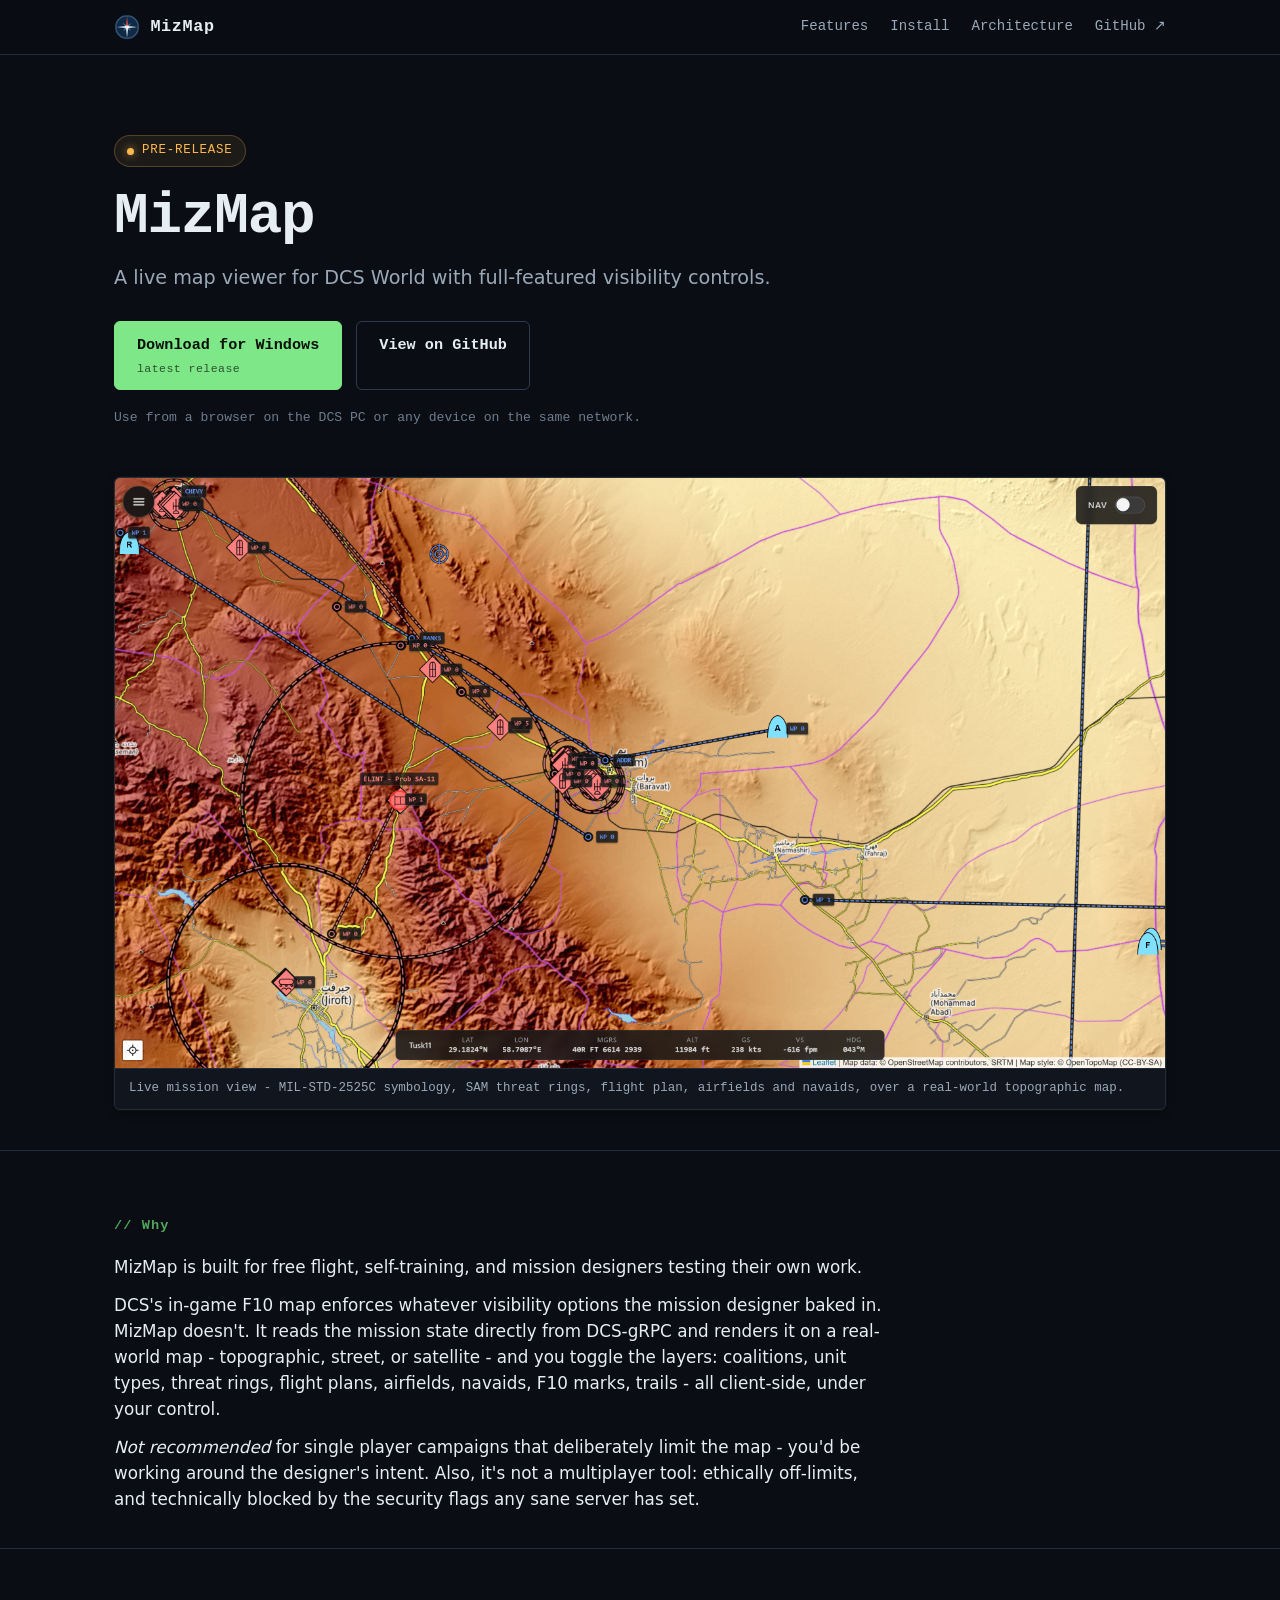
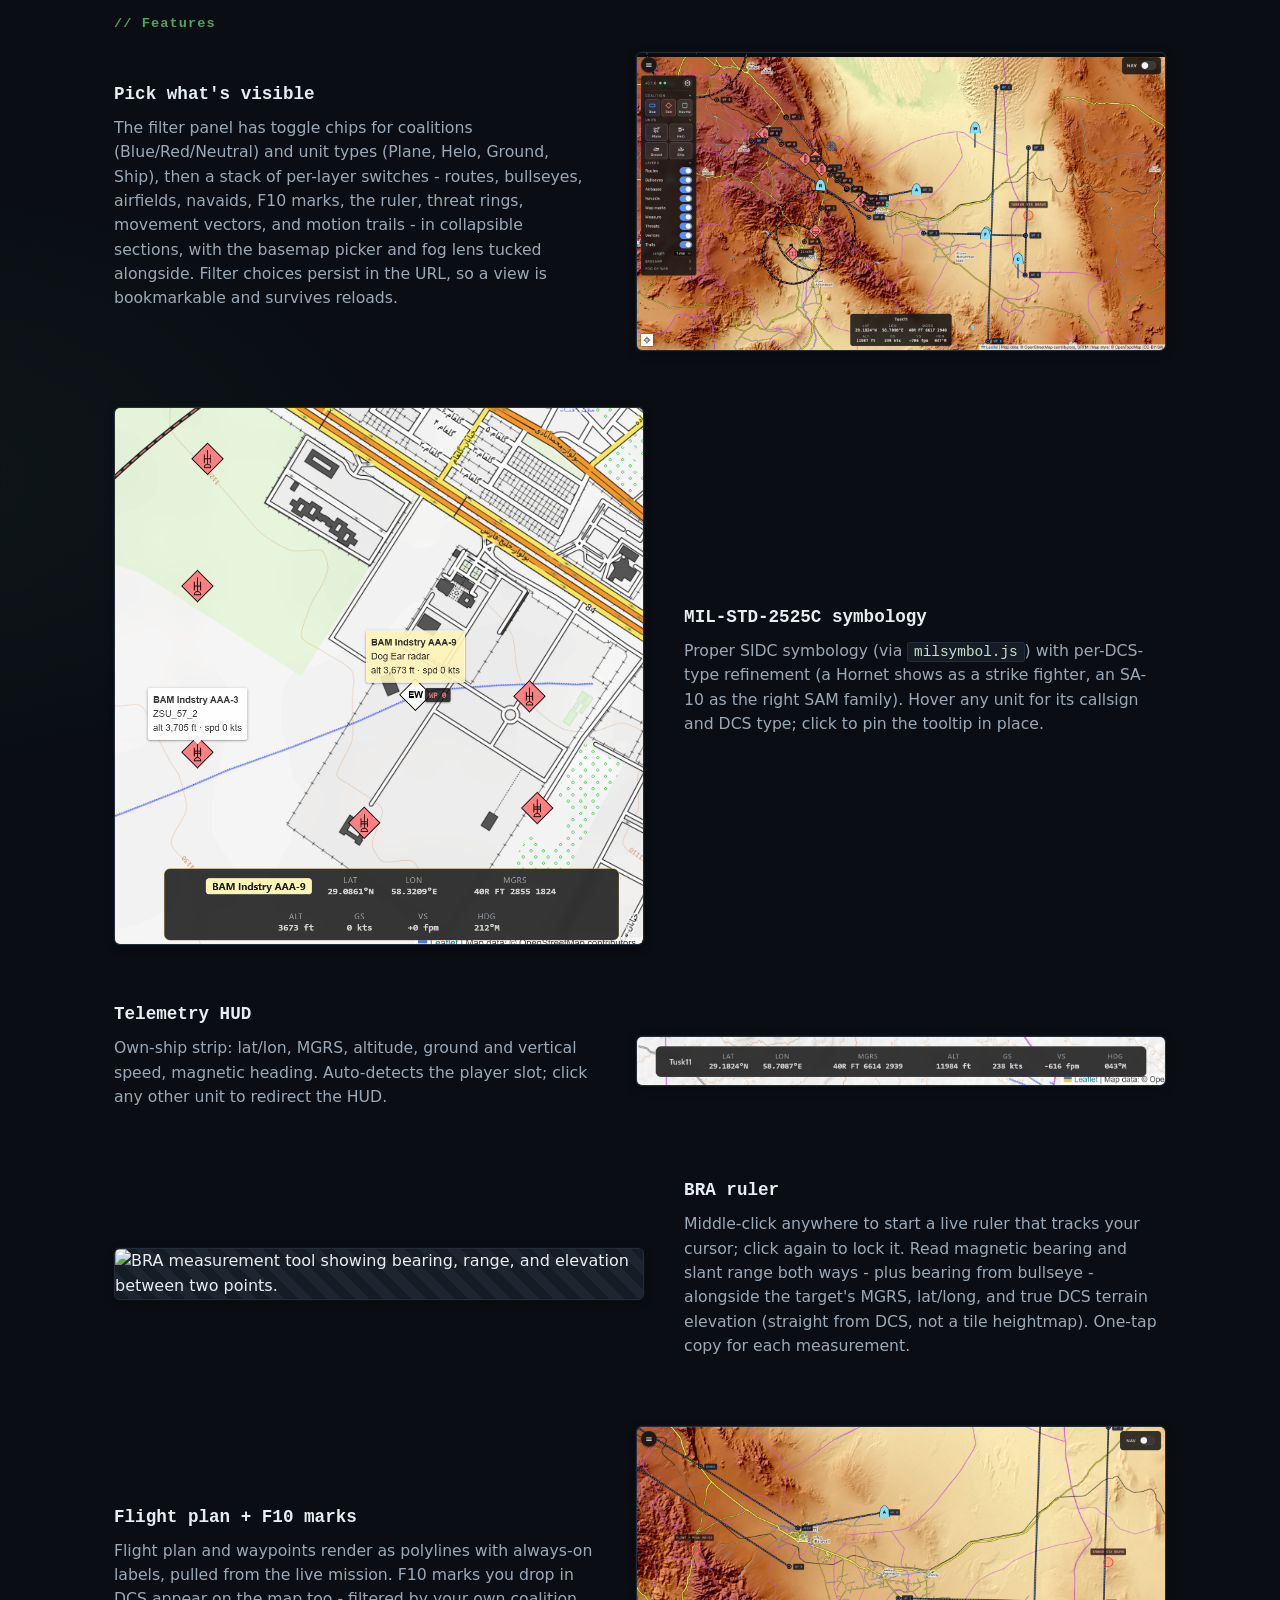
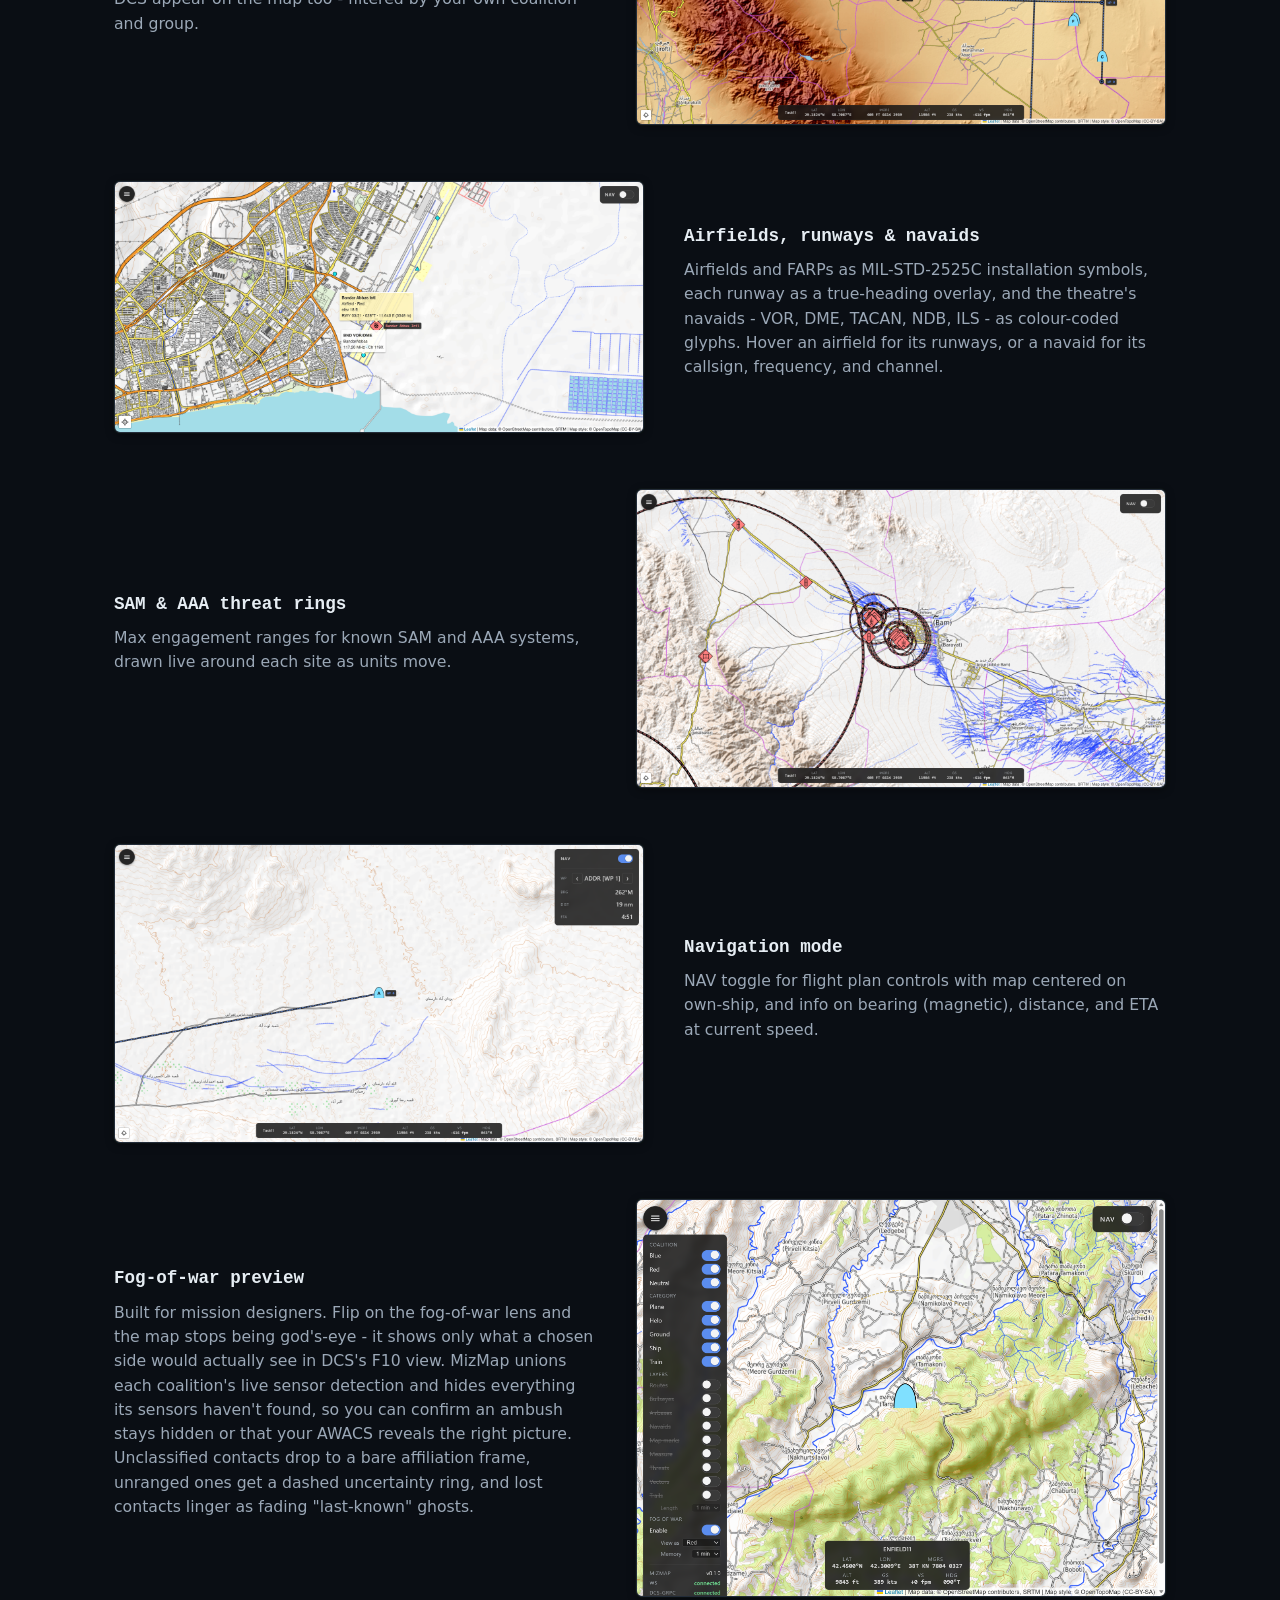
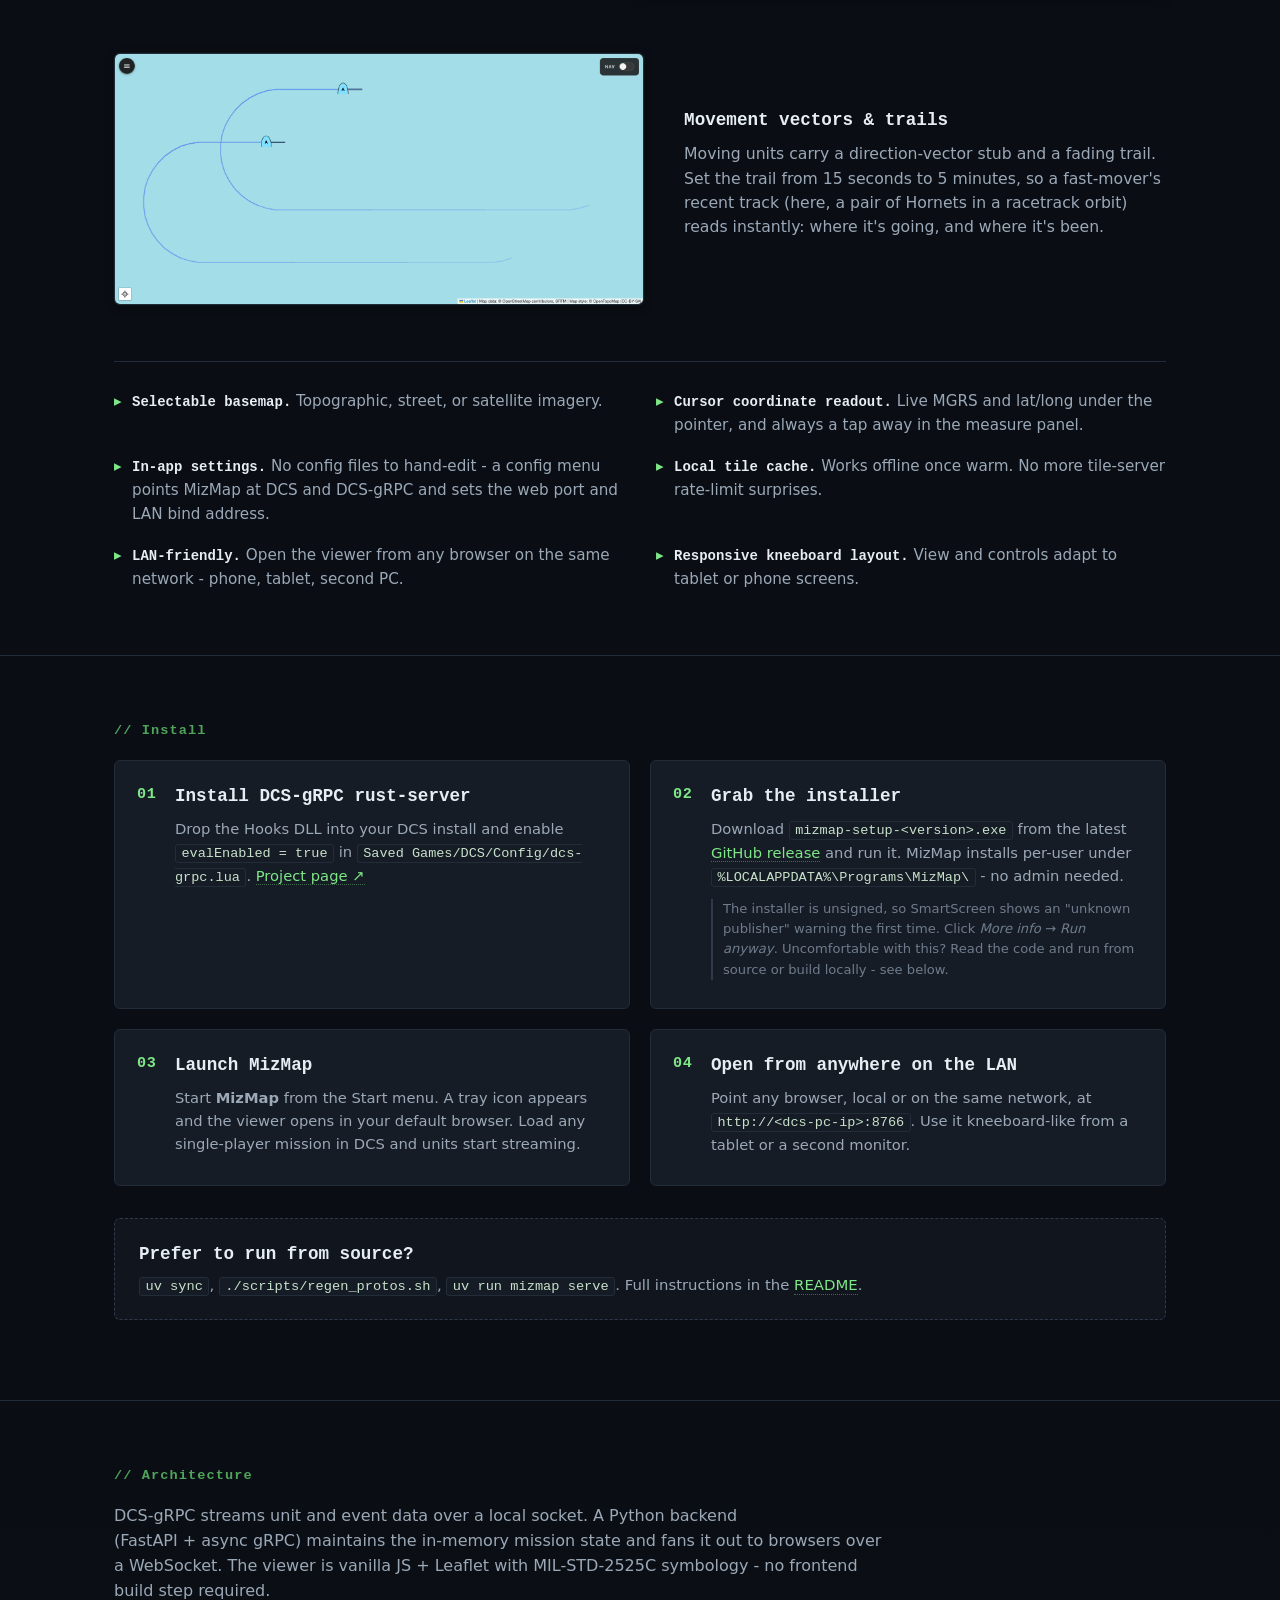
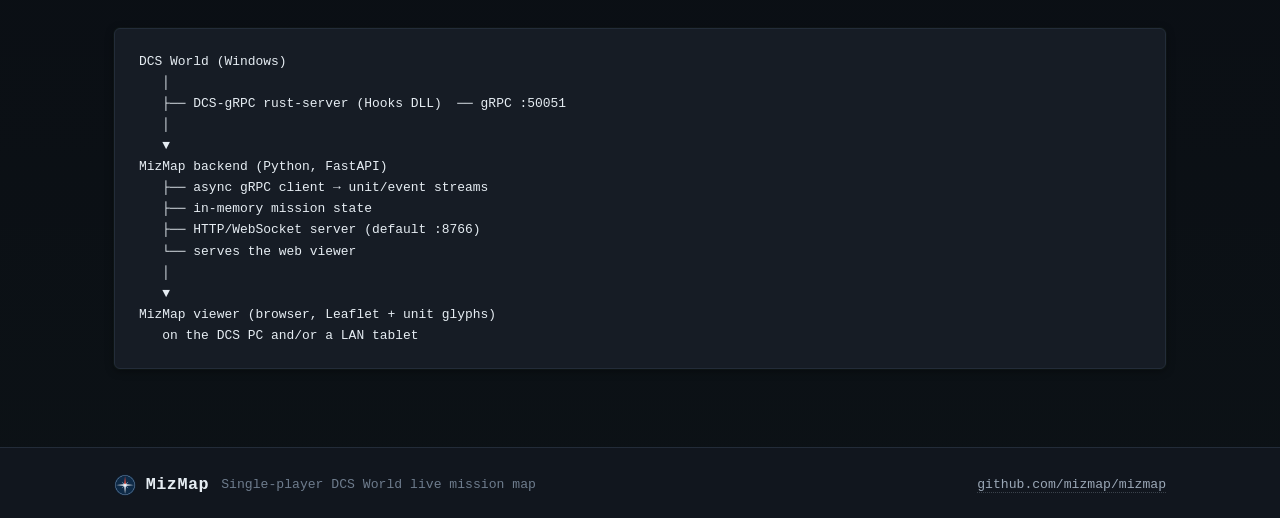
==== commit ce82d6d8: "Update landing copy" ====
--- a/docs/index.html
+++ b/docs/index.html
@@ -4,10 +4,10 @@
   <meta charset="utf-8" />
   <meta name="viewport" content="width=device-width,initial-scale=1" />
   <title>MizMap - live moving map for DCS World</title>
-  <meta name="description" content="A live moving-map viewer for single-player DCS World missions. You choose what's visible." />
-
-  <meta property="og:title" content="MizMap - live moving map for DCS World" />
-  <meta property="og:description" content="A live moving-map viewer for single-player DCS World missions. You choose what's visible." />
+  <meta name="description" content="A live map viewer for single-player DCS World missions. You choose what's visible." />
+
+  <meta property="og:title" content="MizMap - live mission map for DCS World" />
+  <meta property="og:description" content="A live map viewer for single-player DCS World missions. You choose what's visible." />
   <meta property="og:type" content="website" />
   <meta property="og:url" content="https://mizmap.github.io/mizmap/" />
   <meta name="twitter:card" content="summary_large_image" />
@@ -43,7 +43,7 @@
         </div>
         <h1>MizMap</h1>
         <p class="lede">
-          A live moving-map viewer for DCS World with full-featured visibility controls.
+          A live map viewer for DCS World with full-featured visibility controls.
         </p>
         <div class="cta-row">
           <a id="download-btn" class="btn btn-primary" href="https://github.com/mizmap/mizmap/releases/latest">
@@ -55,14 +55,14 @@
           </a>
         </div>
         <p class="hero-note">
-          Open the viewer in a browser on the DCS PC or any device on the same Wi-Fi/LAN.
+          Use from a browser on the DCS PC or any device on the same network.
         </p>
       </div>
 
       <div class="container hero-shot">
         <figure class="shot shot-hero">
           <img src="assets/hero.png" alt="MizMap viewer showing a topographic map with NATO and Warsaw Pact unit symbols, threat rings, and a flight plan overlay." />
-          <figcaption>Live mission view - MIL-STD-2525C symbology, SAM threat rings, mission flight plan, airfields and navaids, over a real-world topographic map.</figcaption>
+          <figcaption>Live mission view - MIL-STD-2525C symbology, SAM threat rings, flight plan, airfields and navaids, over a real-world topographic map.</figcaption>
         </figure>
       </div>
     </section>
@@ -78,7 +78,7 @@
           DCS's in-game F10 map enforces whatever visibility options the mission designer baked in.
           MizMap doesn't. It reads the mission state directly from DCS-gRPC and renders it on a
           real-world map - topographic, street, or satellite - and you toggle the layers: coalitions,
-          unit categories, threat rings, flight plans, airfields, navaids, F10 marks, trails - all
+          unit types, threat rings, flight plans, airfields, navaids, F10 marks, trails - all
           client-side, under your control.
         </p>
         <p class="why-body">
@@ -98,7 +98,7 @@
             <h3>Pick what's visible</h3>
             <p>
               The filter panel has toggle chips for coalitions
-              (Blue/Red/Neutral) and unit categories (Plane, Helo, Ground,
+              (Blue/Red/Neutral) and unit types (Plane, Helo, Ground,
               Ship), then a stack of per-layer switches - routes, bullseyes,
               airfields, navaids, F10 marks, the ruler, threat rings, movement
               vectors, and motion trails - in collapsible sections, with the
@@ -106,7 +106,7 @@
             </p>
           </div>
           <figure class="shot">
-            <img src="assets/filters.png" alt="MizMap viewer with the filter panel open on the left, showing toggles for coalitions, unit categories, and map layers." />
+            <img src="assets/filters.png" alt="MizMap viewer with the filter panel open on the left, showing toggles for coalitions, unit types, and map layers." />
           </figure>
         </div>
 
@@ -326,7 +326,7 @@
    └── serves the web viewer
    │
    ▼
-MizMap viewer (browser, Leaflet + MIL-STD-2525 symbology)
+MizMap viewer (browser, Leaflet + unit glyphs)
    on the DCS PC and/or a LAN tablet</code></pre>
       </div>
     </section>
@@ -339,11 +339,10 @@
           <img class="brand-glyph" src="assets/mizmap-icon.png" alt="" width="20" height="20" />
           <span class="brand-text">MizMap</span>
         </span>
-        <span class="muted">single-player DCS World moving-map viewer</span>
+        <span class="muted">Single-player DCS World live mission map</span>
       </div>
       <div class="footer-right muted">
-        Inspired by <a href="https://movingmap.bergison.com" target="_blank" rel="noopener">DCS&nbsp;MovingMap</a>
-        · <a href="https://github.com/mizmap/mizmap" target="_blank" rel="noopener">github.com/mizmap/mizmap</a>
+        <a href="https://github.com/mizmap/mizmap" target="_blank" rel="noopener">github.com/mizmap/mizmap</a>
       </div>
     </div>
   </footer>
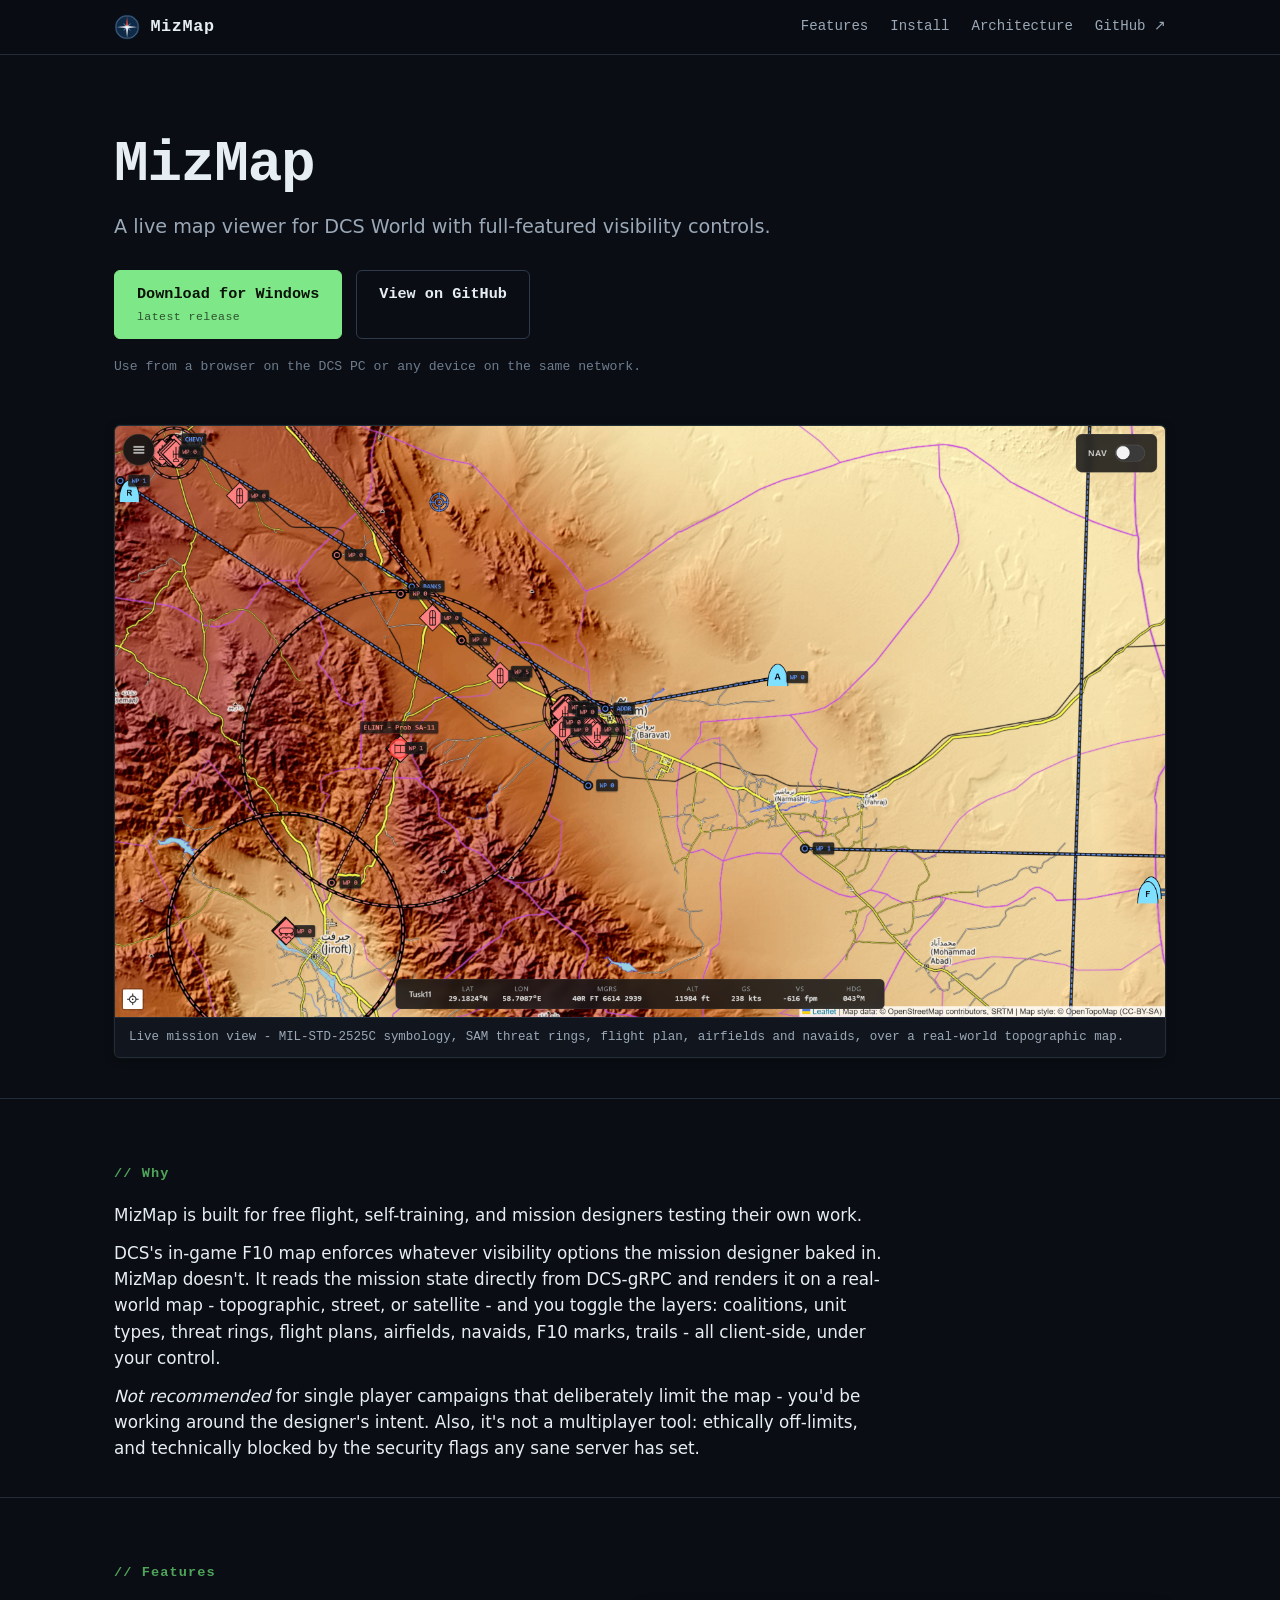
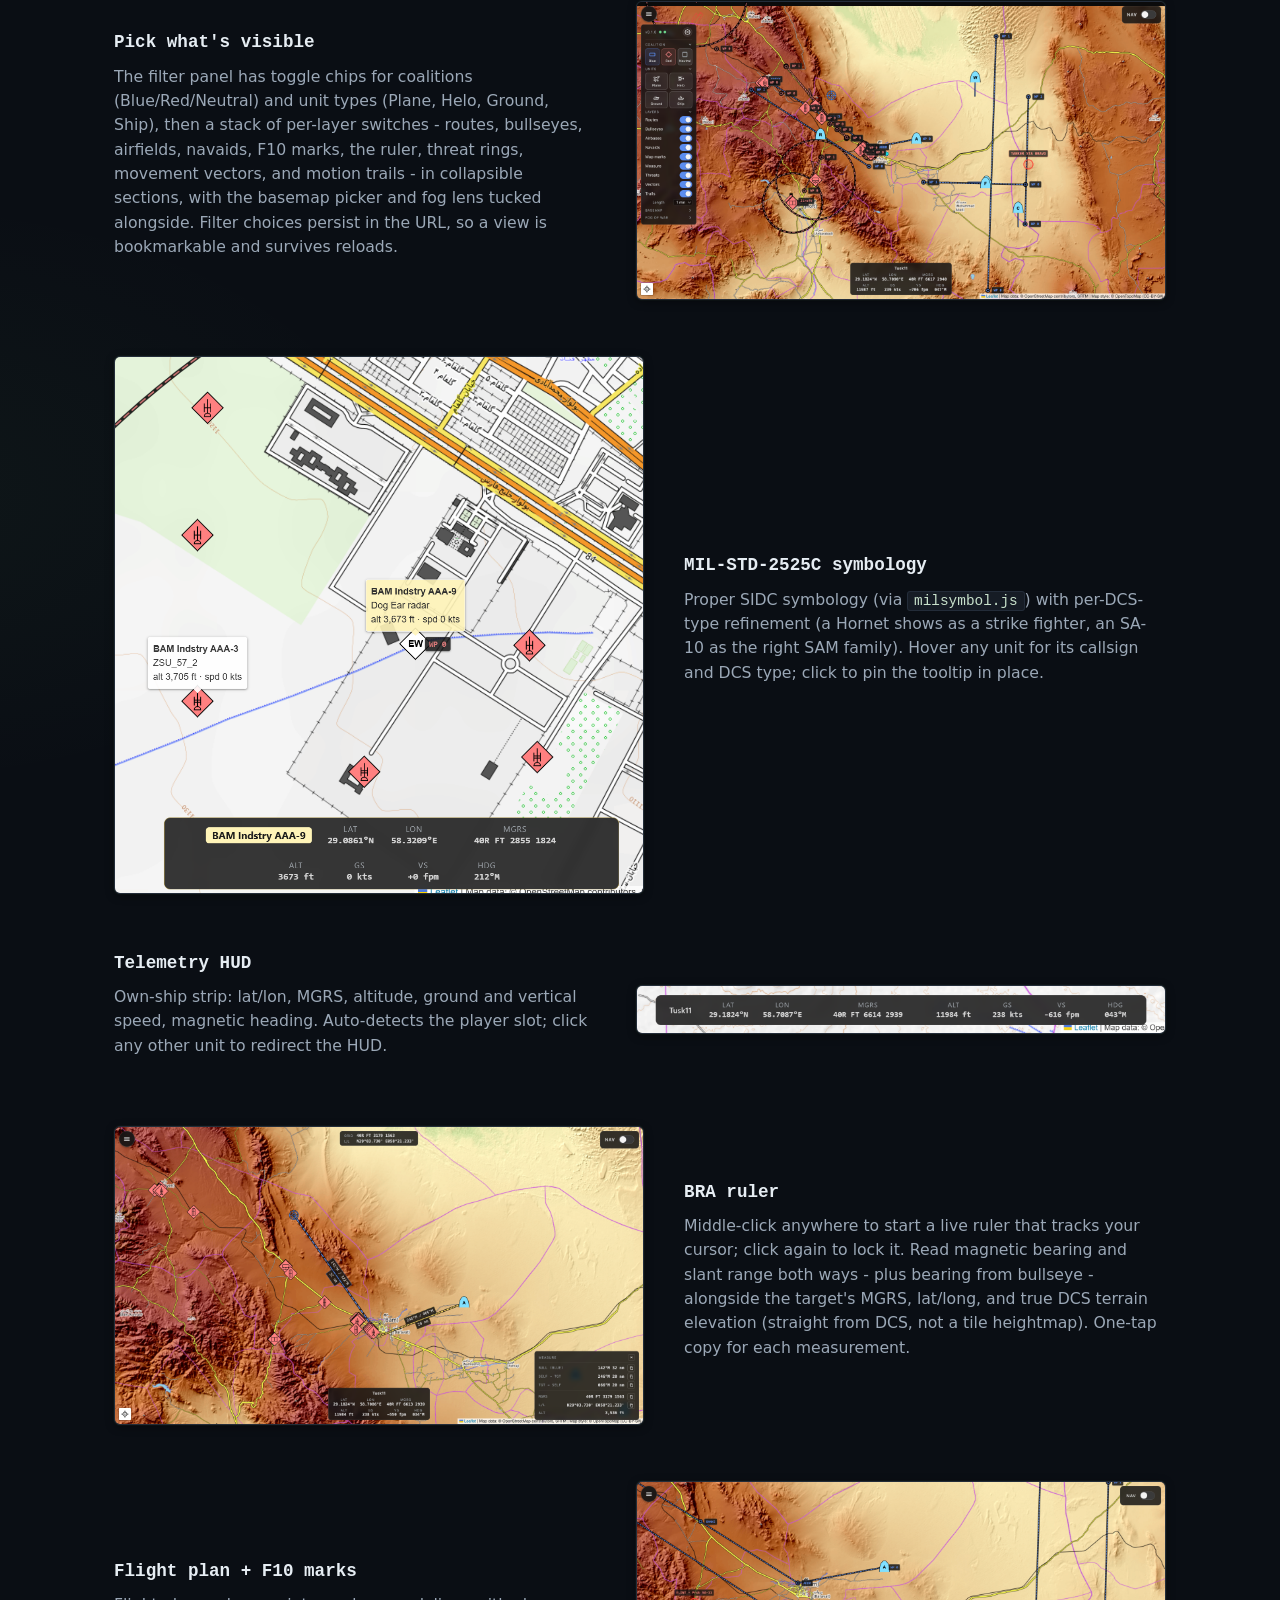
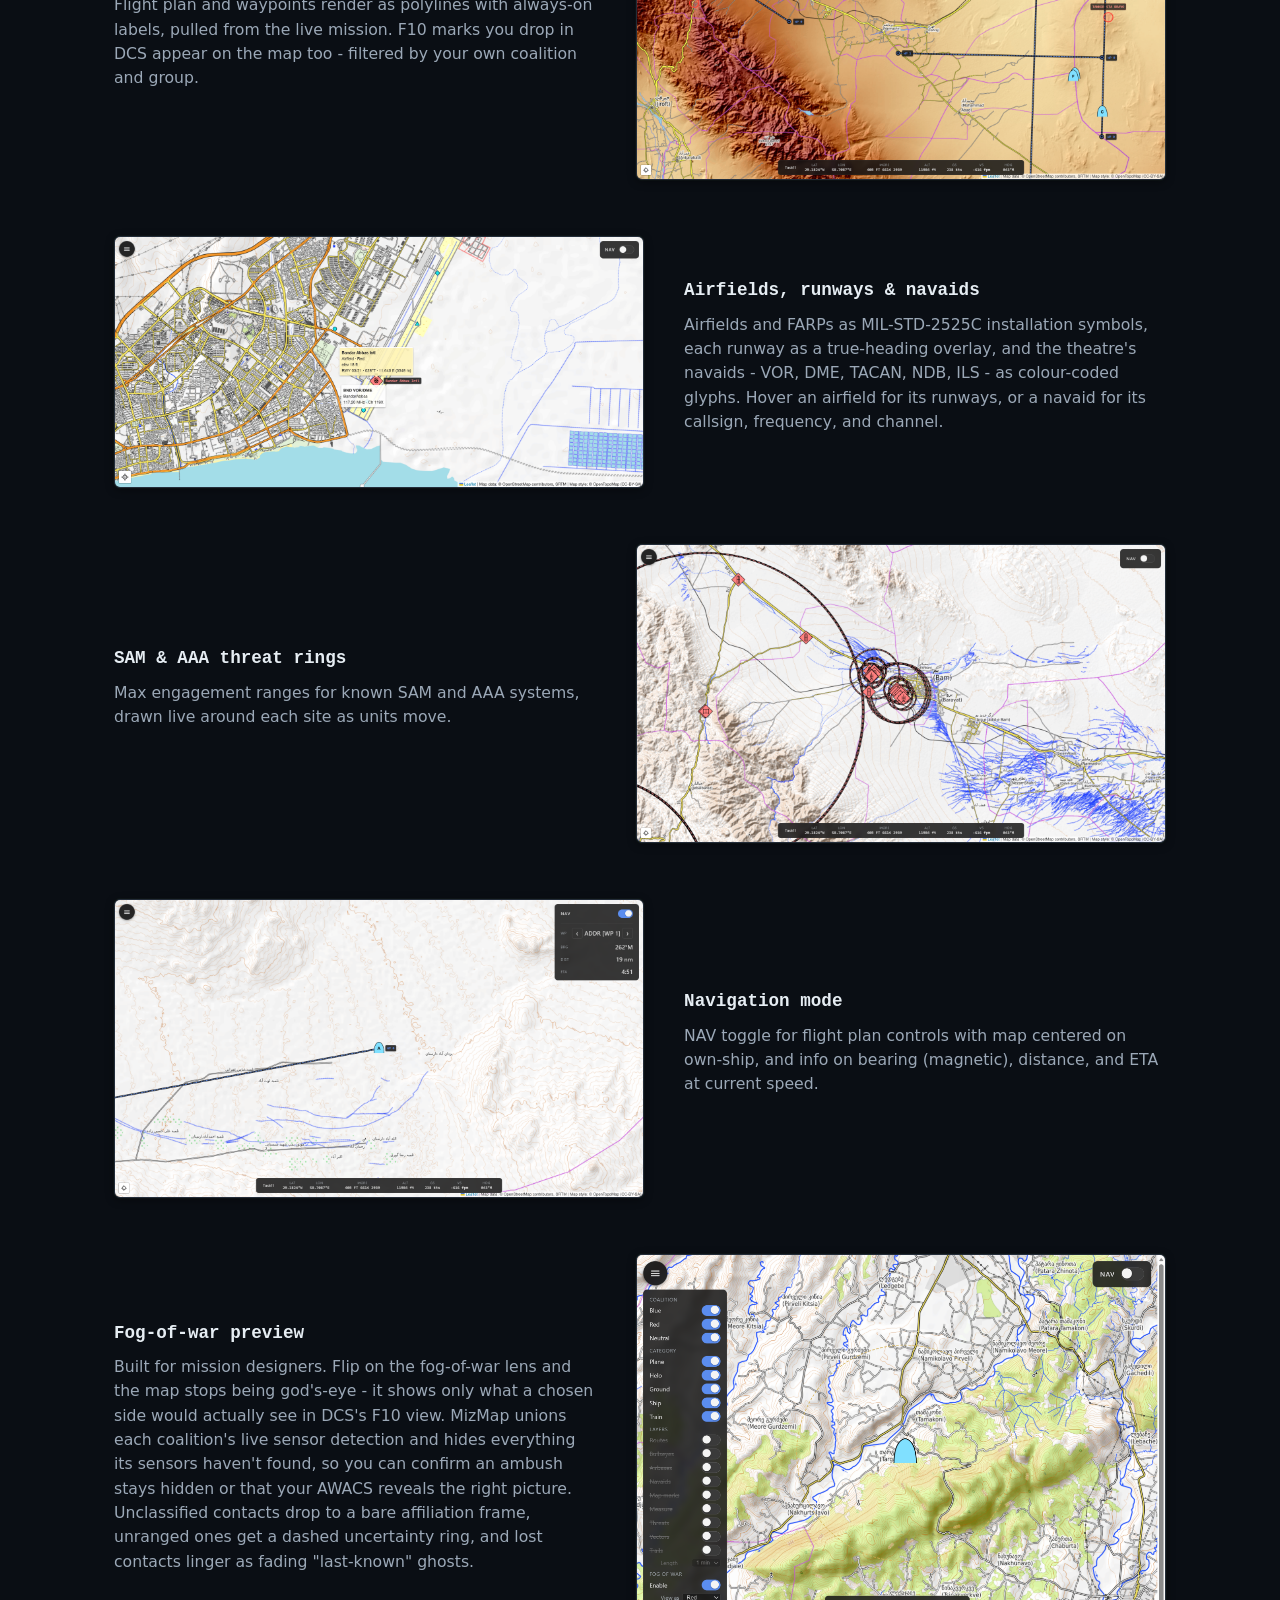
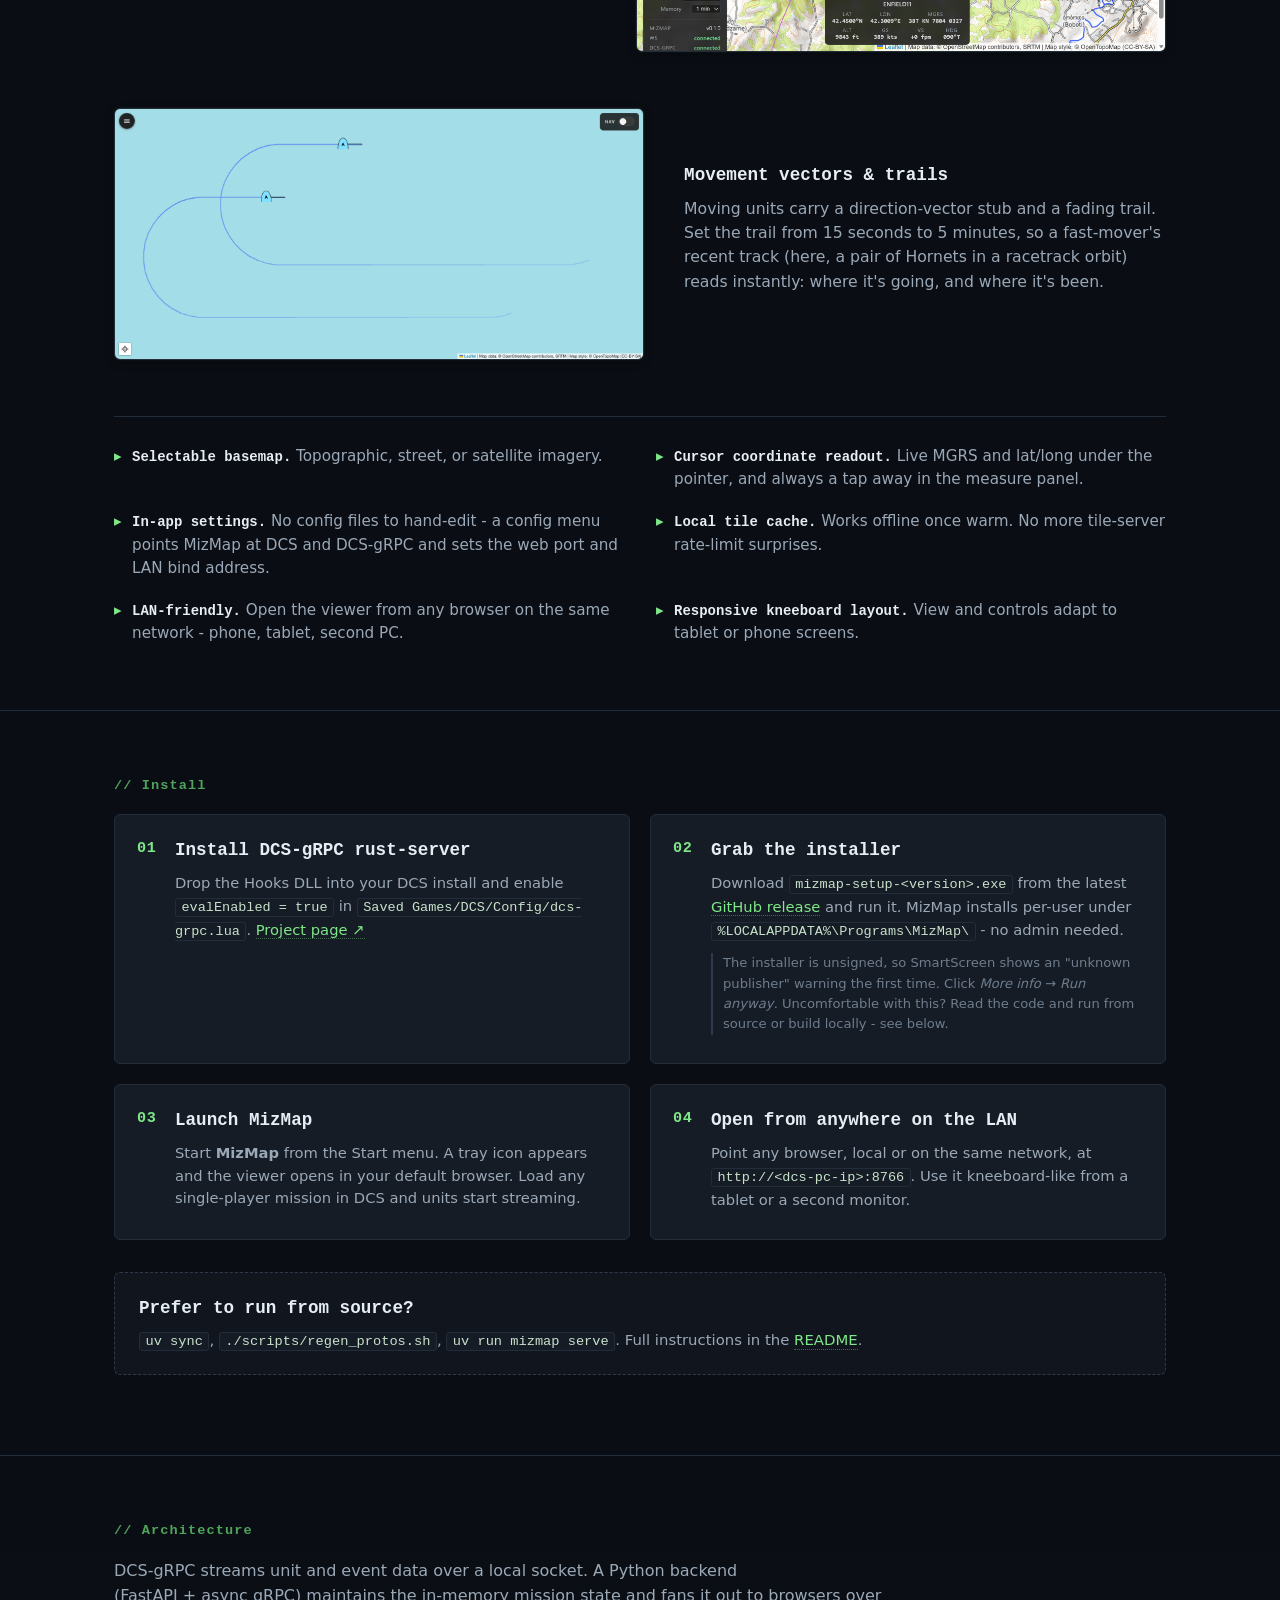
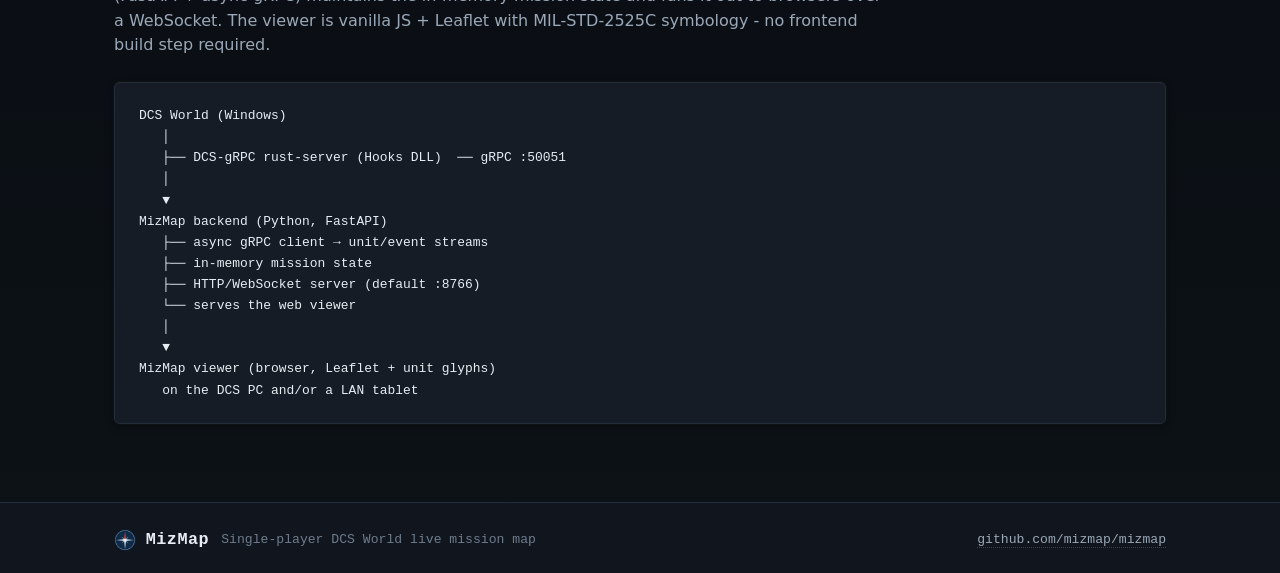
==== commit 2c83a1b4: "Bump to 1.0.0 for public release; make pyproject version dynamic Bump __version__ to 1.0.0 and stop " ====
--- a/docs/index.html
+++ b/docs/index.html
@@ -38,10 +38,10 @@
     <!-- HERO ──────────────────────────────────────────────────────── -->
     <section class="hero">
       <div class="container">
-        <div class="status-chip">
+<!--         <div class="status-chip">
           <span class="dot"></span> Pre-release
         </div>
-        <h1>MizMap</h1>
+ -->        <h1>MizMap</h1>
         <p class="lede">
           A live map viewer for DCS World with full-featured visibility controls.
         </p>
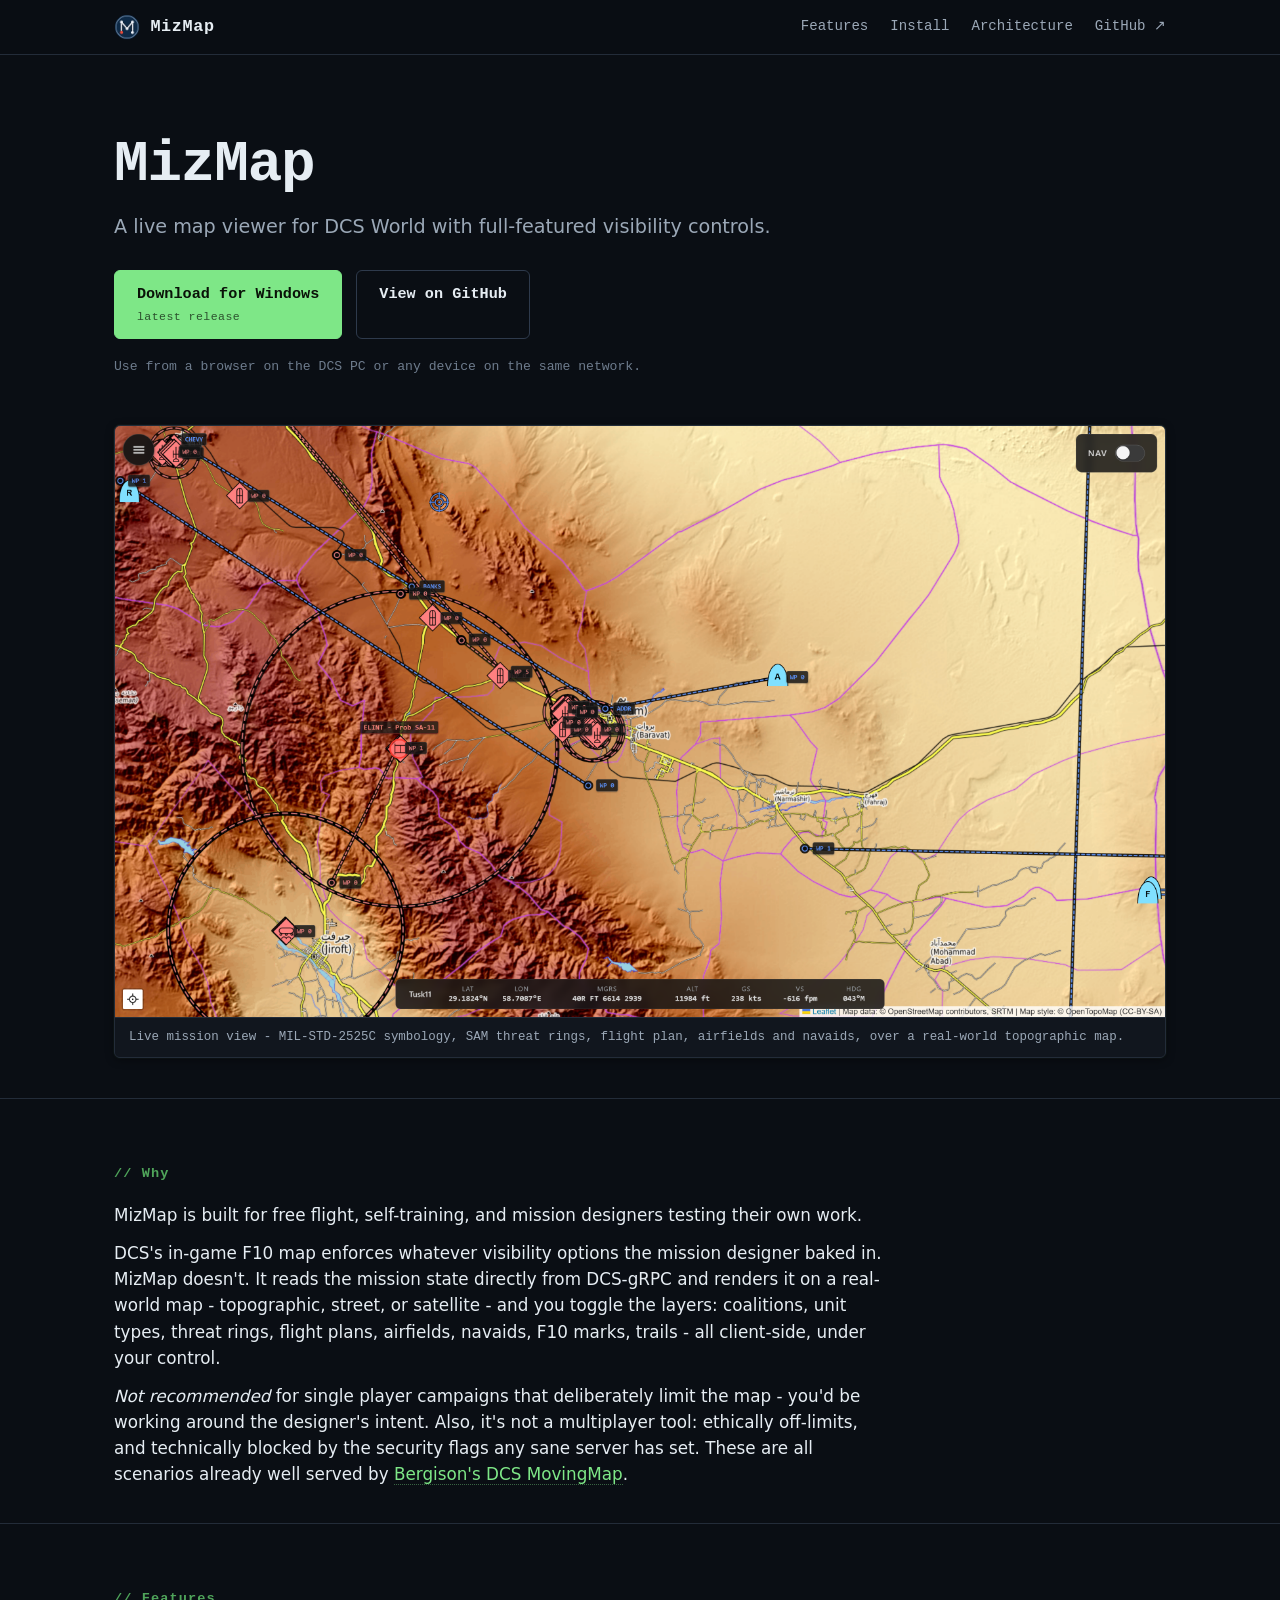
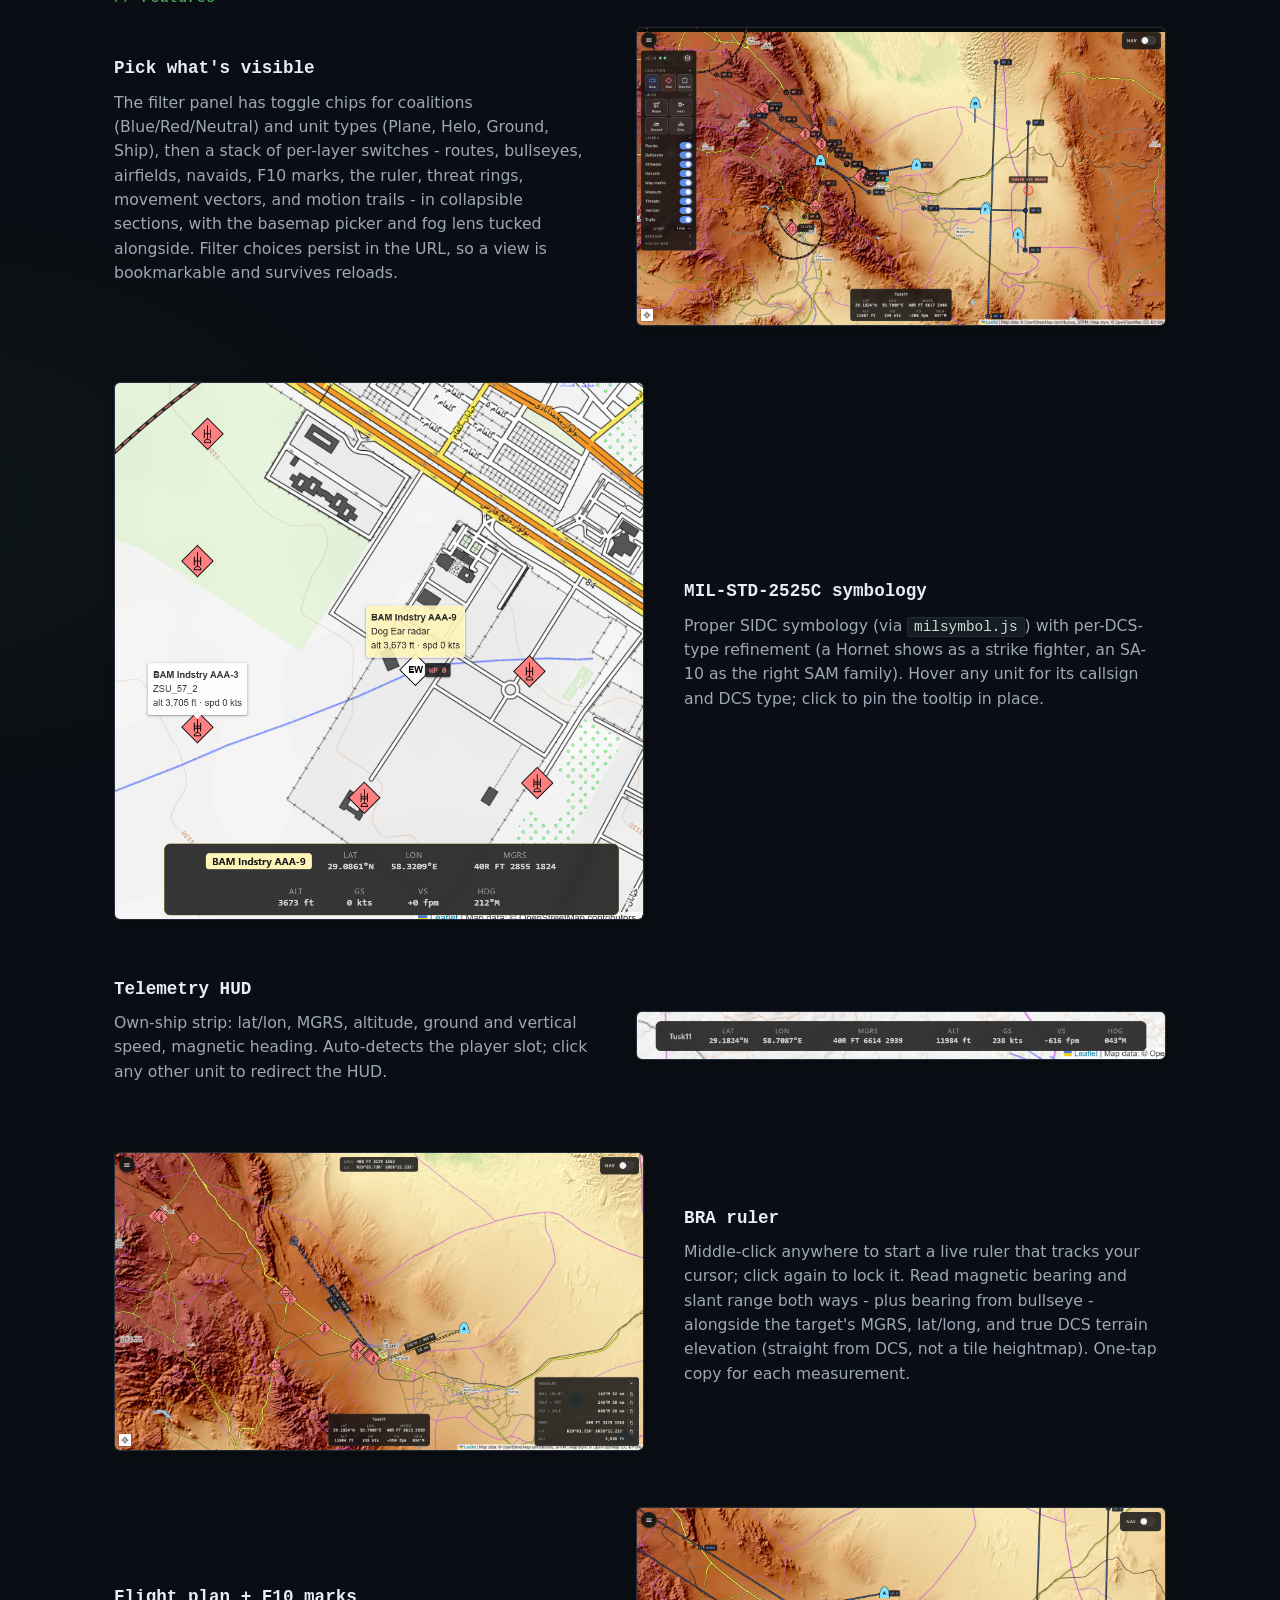
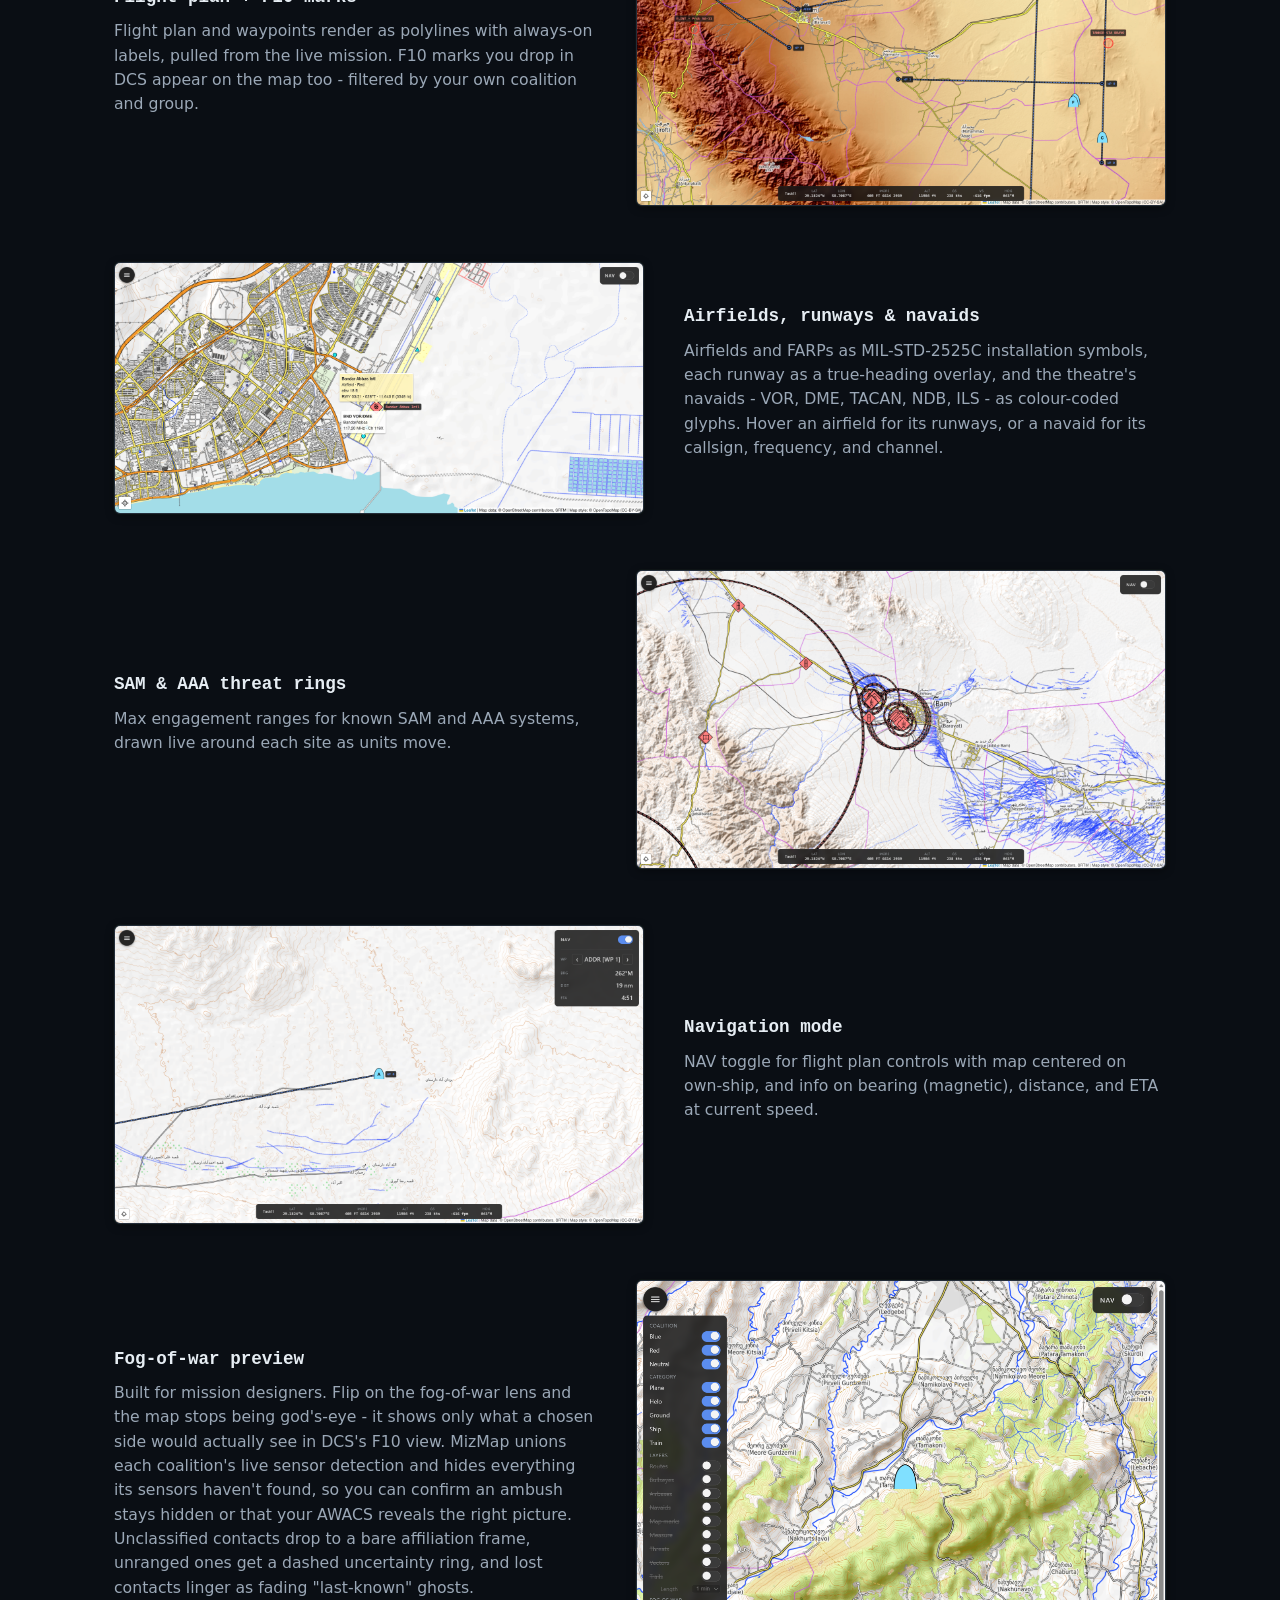
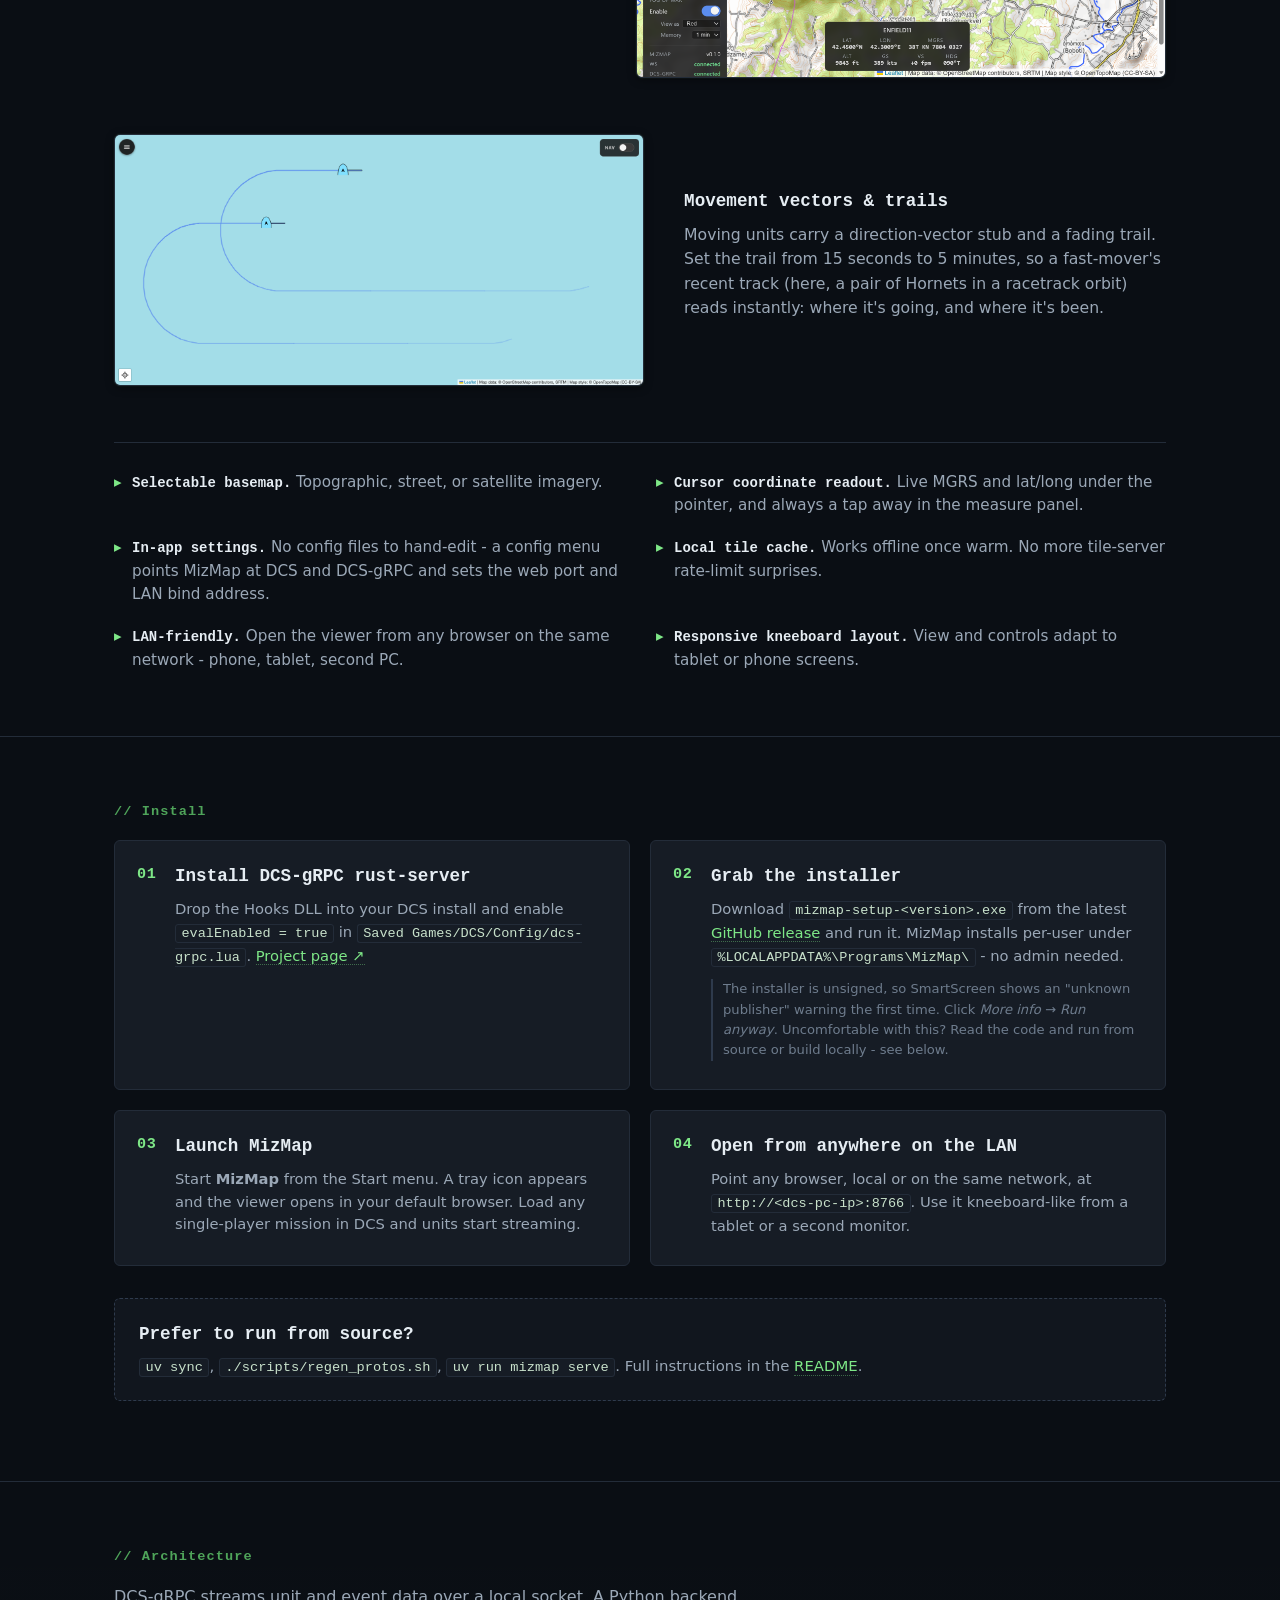
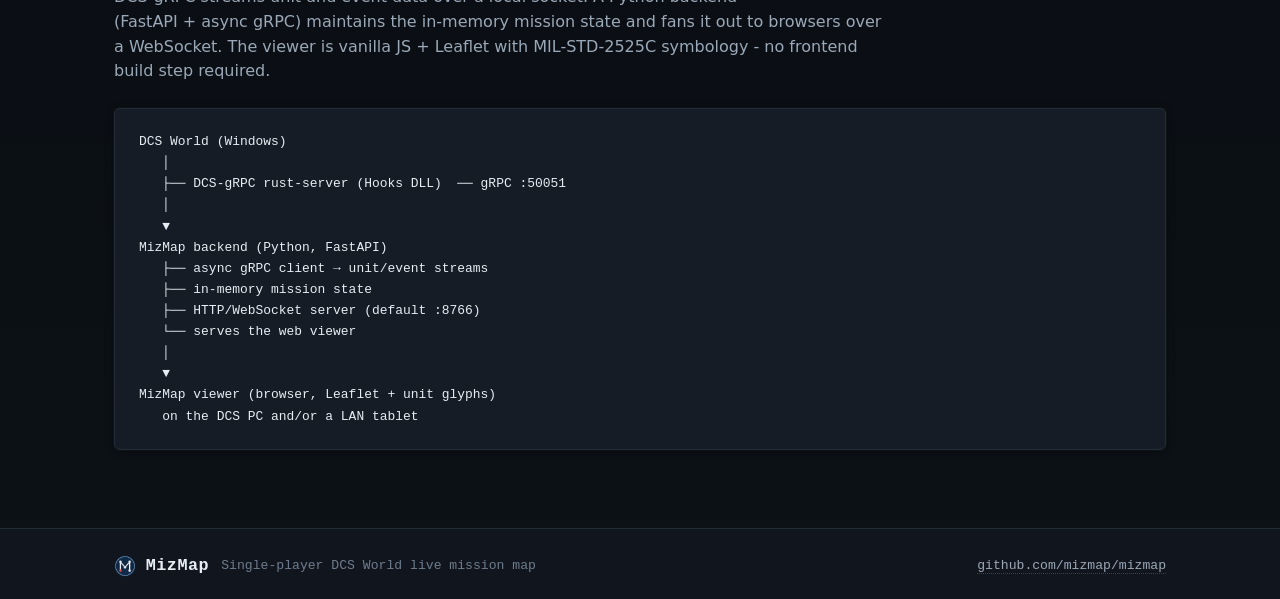
==== commit d126bd14: "Recommend MovingMap" ====
--- a/docs/index.html
+++ b/docs/index.html
@@ -82,8 +82,7 @@
           client-side, under your control.
         </p>
         <p class="why-body">
-          <i>Not recommended</i> for single player campaigns that deliberately limit the map - you'd be working around the designer's intent. Also, it's not a multiplayer tool: ethically off-limits, and technically
-          blocked by the security flags any sane server has set.
+          <i>Not recommended</i> for single player campaigns that deliberately limit the map - you'd be working around the designer's intent. Also, it's not a multiplayer tool: ethically off-limits, and technically blocked by the security flags any sane server has set. These are all scenarios already well served by <a href="https://movingmap.bergison.com/">Bergison's DCS MovingMap</a>.
         </p>
       </div>
     </section>
